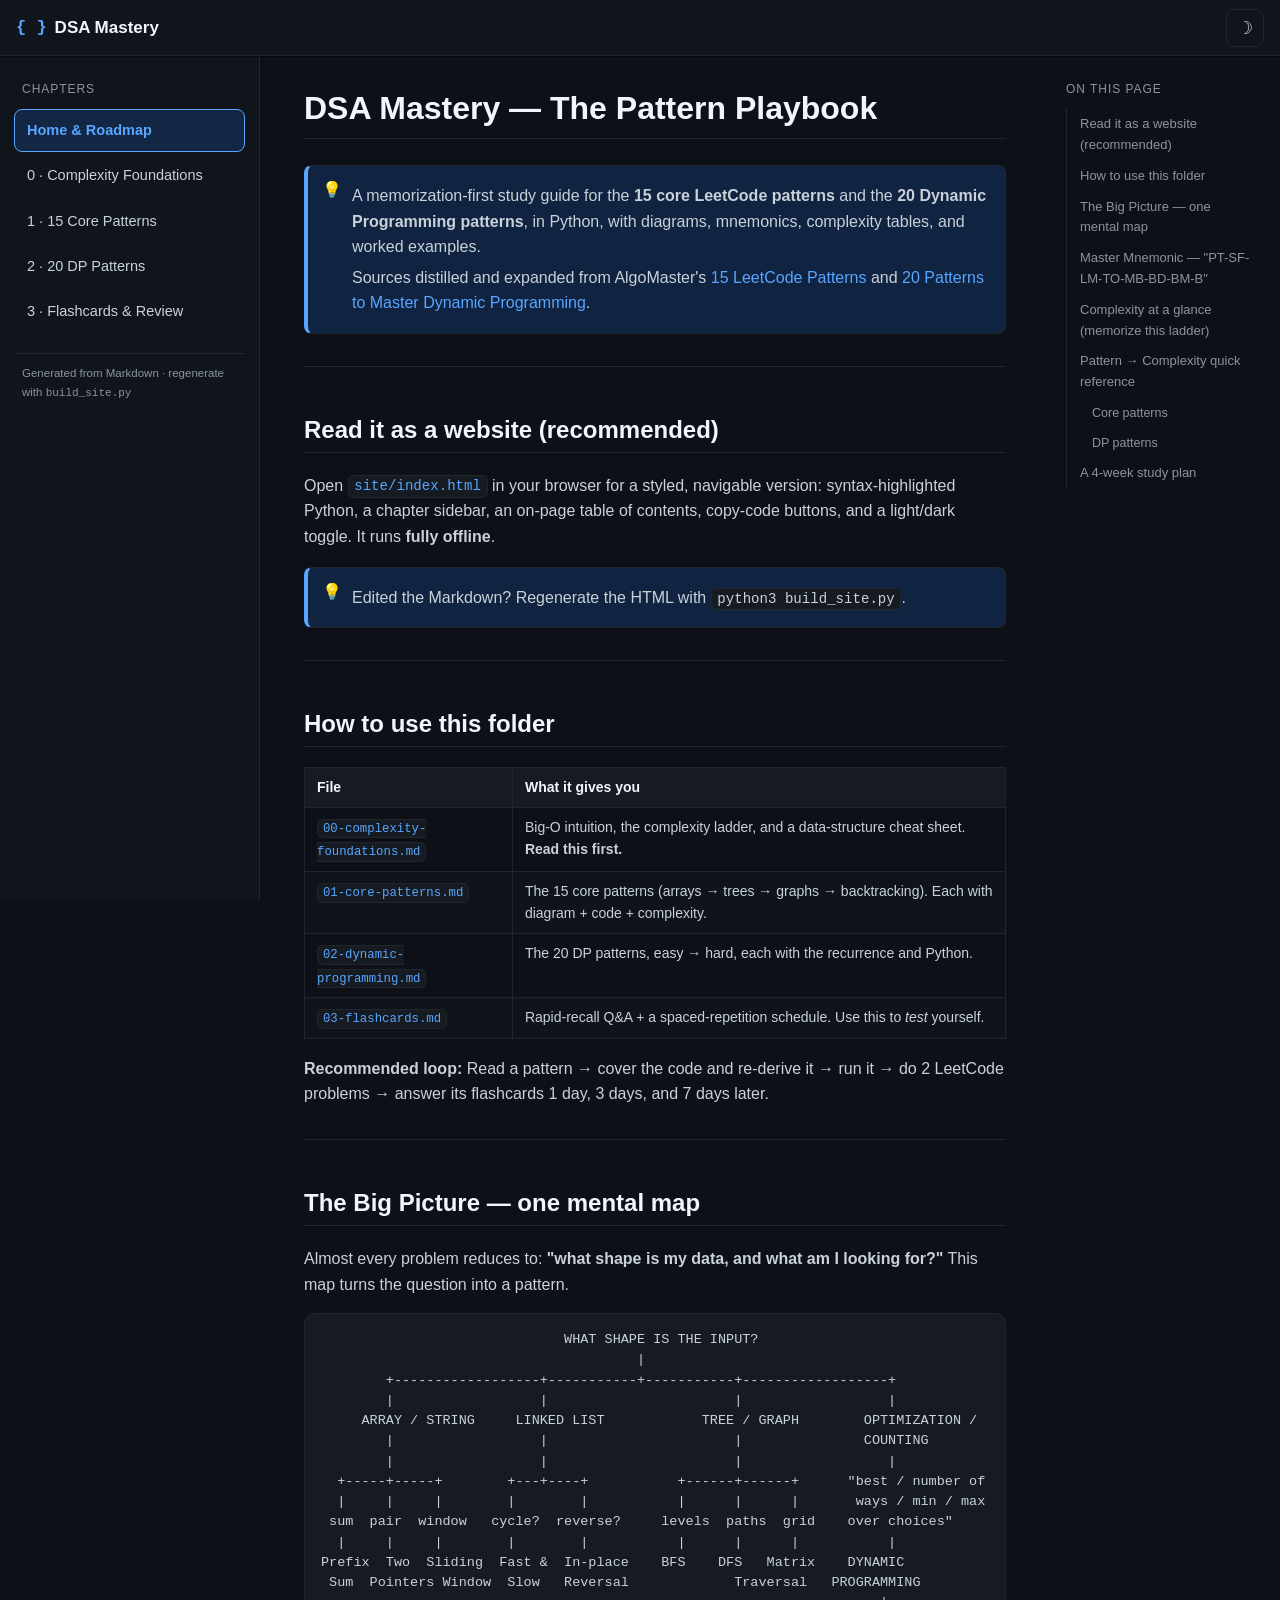
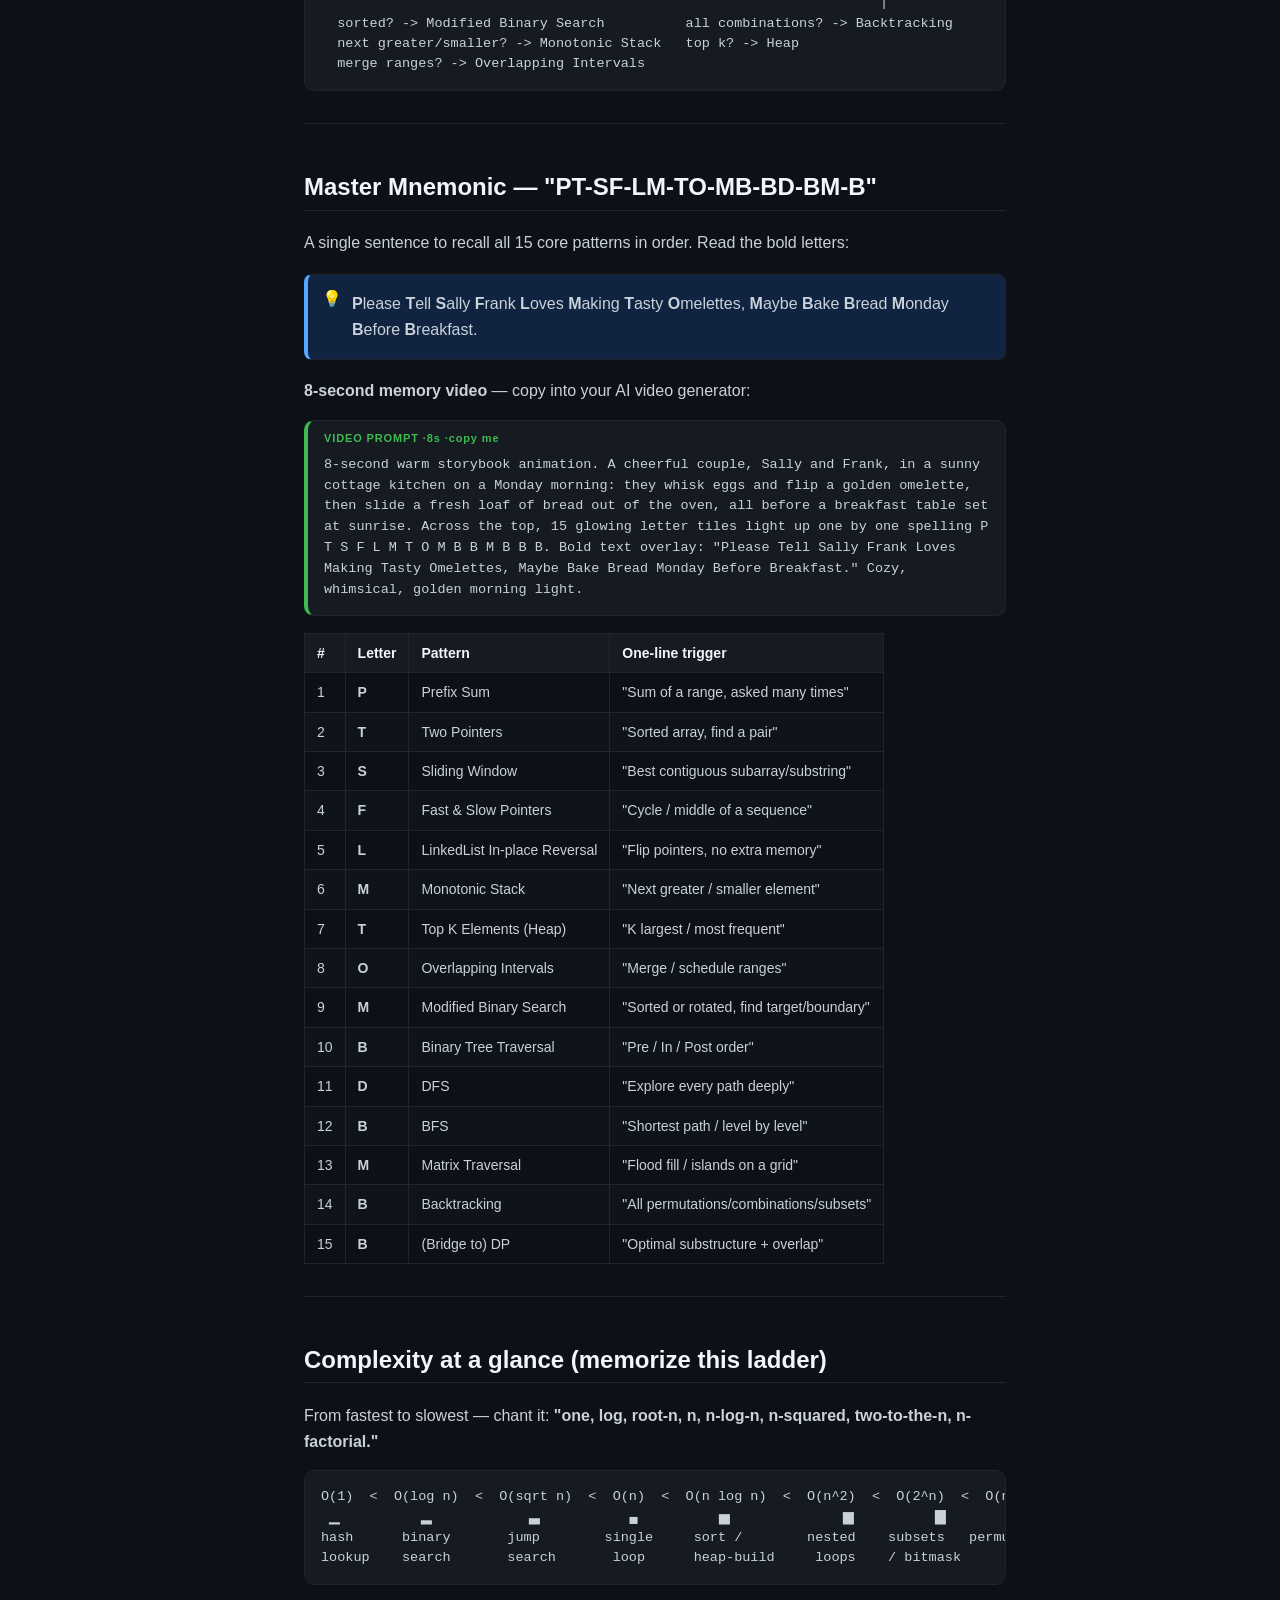
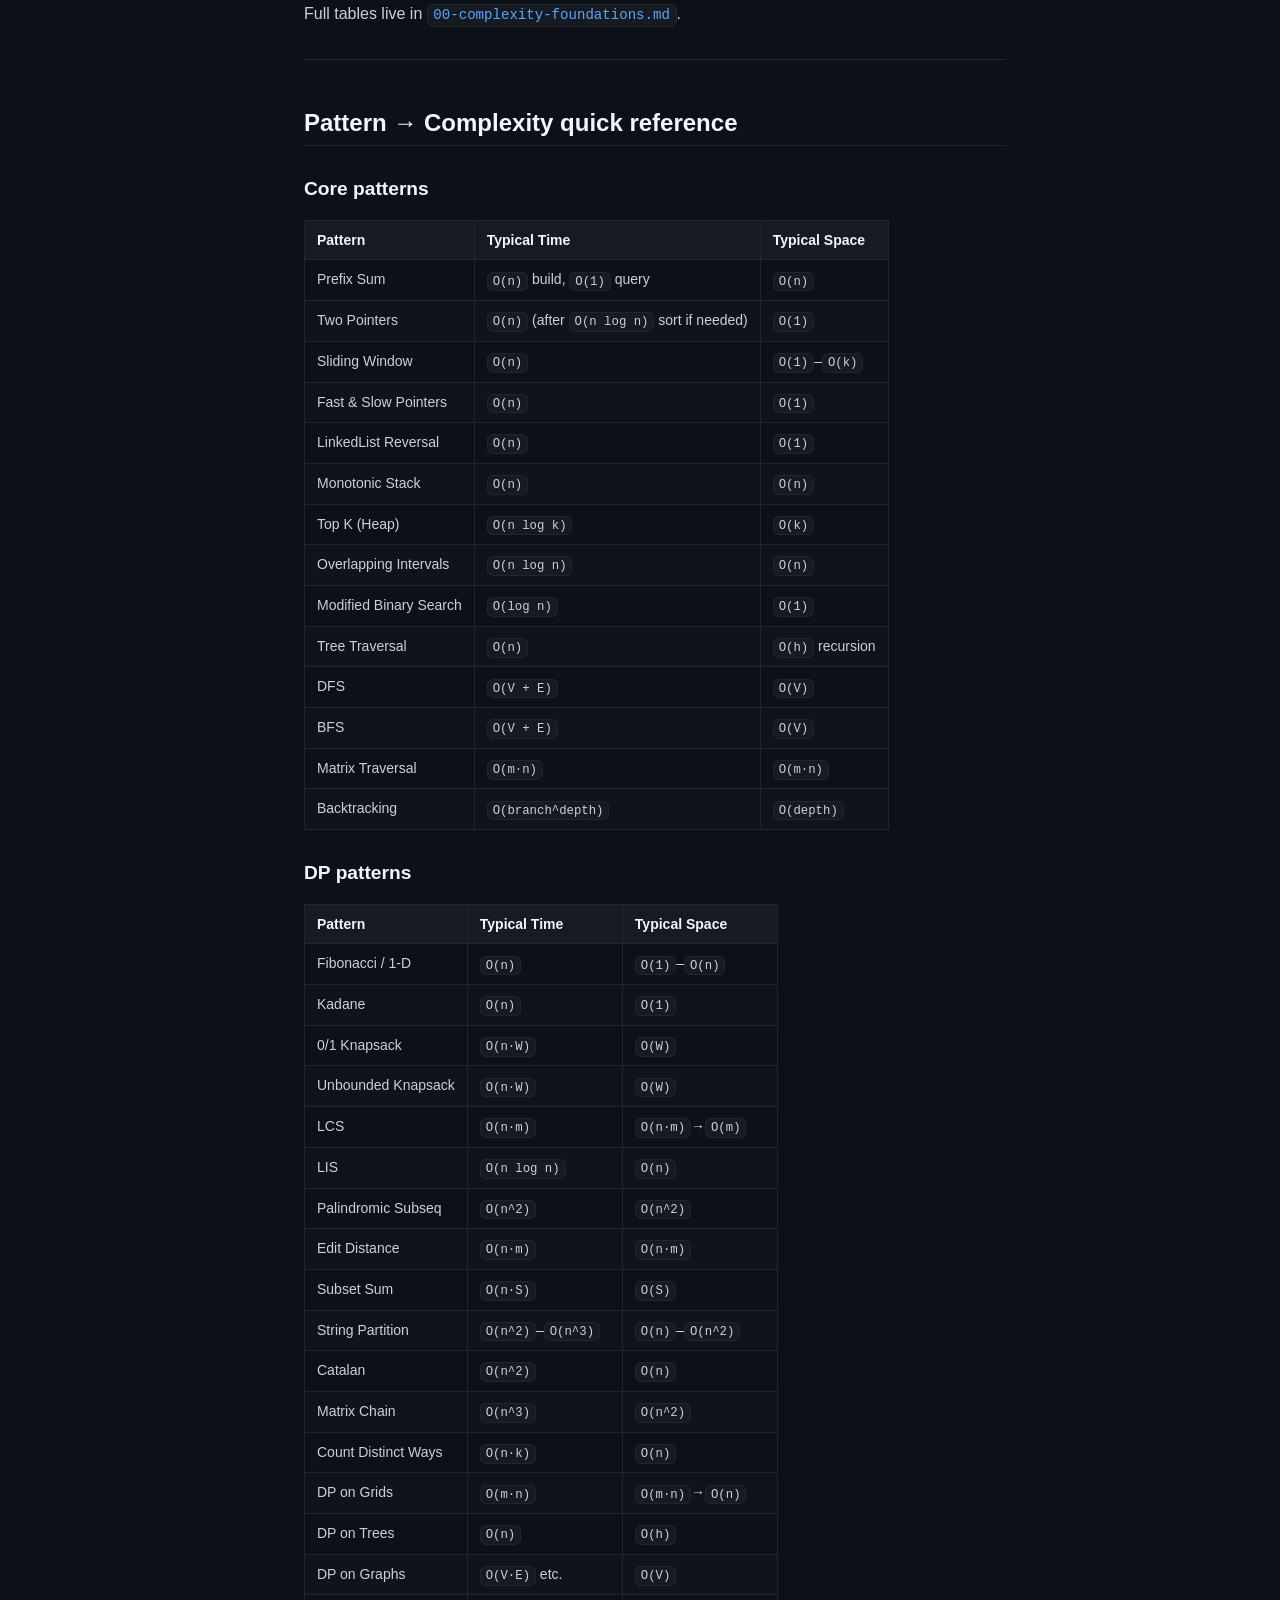
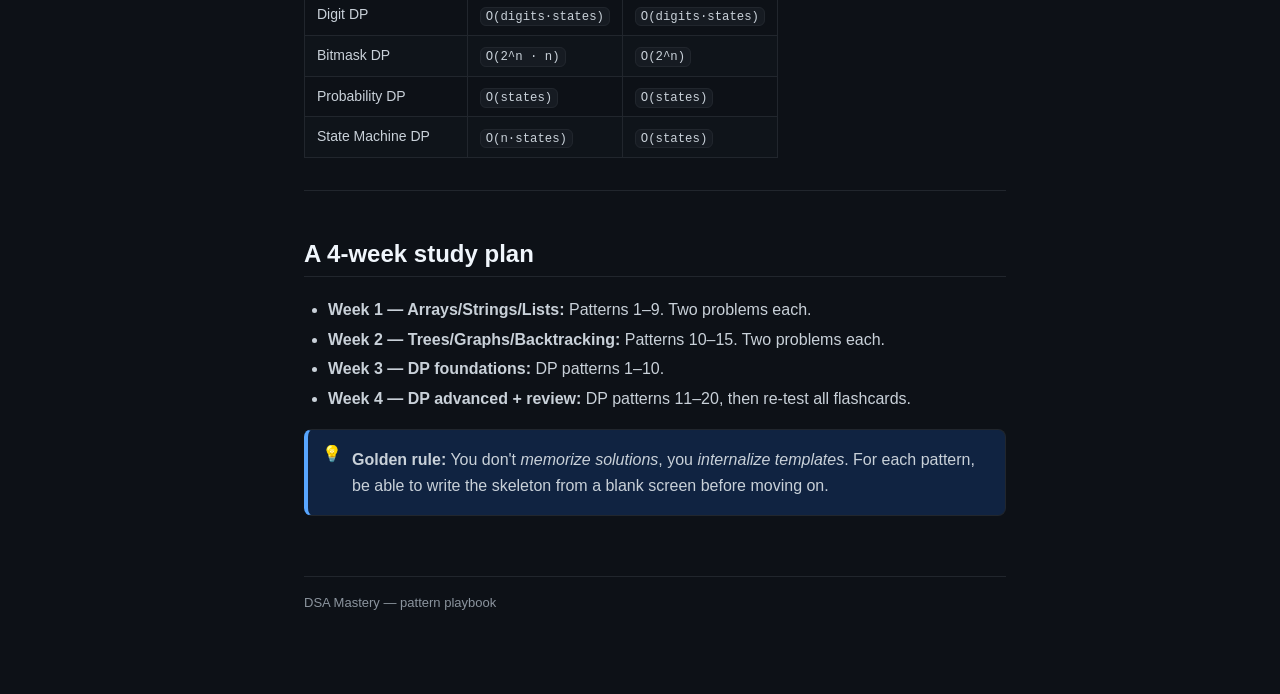
==== site/index.html @ 1688765f "first commit" ====
<!DOCTYPE html>
<html lang="en" data-theme="dark">
<head>
<meta charset="utf-8">
<meta name="viewport" content="width=device-width, initial-scale=1">
<title>Home & Roadmap · DSA Mastery</title>
<link rel="stylesheet" href="vendor/github-dark.min.css" id="hljs-dark">
<link rel="stylesheet" href="vendor/github.min.css" id="hljs-light" disabled>
<link rel="stylesheet" href="assets/app.css">
</head>
<body>
<header class="topbar">
  <button id="menuBtn" class="icon-btn" aria-label="Toggle navigation">&#9776;</button>
  <a class="brand" href="index.html"><span class="brand-mark">{ }</span> DSA Mastery</a>
  <div class="spacer"></div>
  <button id="themeBtn" class="icon-btn" aria-label="Toggle theme" title="Toggle light / dark">&#9789;</button>
</header>

<div class="layout">
  <nav id="sidebar" class="sidebar">
    <div class="sidebar-section">Chapters</div>
    <ul id="navList" class="nav-list"></ul>
    <div class="sidebar-foot">Generated from Markdown · regenerate with <code>build_site.py</code></div>
  </nav>

  <main class="content">
    <article id="article" class="markdown-body"></article>
    <footer class="page-foot">
      <span>DSA Mastery — pattern playbook</span>
    </footer>
  </main>

  <aside id="toc" class="toc">
    <div class="toc-title">On this page</div>
    <ul id="tocList" class="toc-list"></ul>
  </aside>
</div>

<button id="topBtn" class="top-btn" title="Back to top">&#8593;</button>

<script type="text/markdown" id="md-content">[base64]/[base64]/[base64]/[base64]</script>
<script>window.__NAV__ = [{"href":"index.html","title":"Home & Roadmap"},{"href":"00-complexity-foundations.html","title":"0 · Complexity Foundations"},{"href":"01-core-patterns.html","title":"1 · 15 Core Patterns"},{"href":"02-dynamic-programming.html","title":"2 · 20 DP Patterns"},{"href":"03-flashcards.html","title":"3 · Flashcards & Review"}];</script>
<script src="vendor/marked.min.js"></script>
<script src="vendor/highlight.min.js"></script>
<script src="assets/app.js"></script>
</body>
</html>
---- site/vendor/github-dark.min.css ----
pre code.hljs{display:block;overflow-x:auto;padding:1em}code.hljs{padding:3px 5px}/*!
  Theme: GitHub Dark
  Description: Dark theme as seen on github.com
  Author: github.com
  Maintainer: @Hirse
  Updated: 2021-05-15

  Outdated base version: https://github.com/primer/github-syntax-dark
  Current colors taken from GitHub's CSS
*/.hljs{color:#c9d1d9;background:#0d1117}.hljs-doctag,.hljs-keyword,.hljs-meta .hljs-keyword,.hljs-template-tag,.hljs-template-variable,.hljs-type,.hljs-variable.language_{color:#ff7b72}.hljs-title,.hljs-title.class_,.hljs-title.class_.inherited__,.hljs-title.function_{color:#d2a8ff}.hljs-attr,.hljs-attribute,.hljs-literal,.hljs-meta,.hljs-number,.hljs-operator,.hljs-selector-attr,.hljs-selector-class,.hljs-selector-id,.hljs-variable{color:#79c0ff}.hljs-meta .hljs-string,.hljs-regexp,.hljs-string{color:#a5d6ff}.hljs-built_in,.hljs-symbol{color:#ffa657}.hljs-code,.hljs-comment,.hljs-formula{color:#8b949e}.hljs-name,.hljs-quote,.hljs-selector-pseudo,.hljs-selector-tag{color:#7ee787}.hljs-subst{color:#c9d1d9}.hljs-section{color:#1f6feb;font-weight:700}.hljs-bullet{color:#f2cc60}.hljs-emphasis{color:#c9d1d9;font-style:italic}.hljs-strong{color:#c9d1d9;font-weight:700}.hljs-addition{color:#aff5b4;background-color:#033a16}.hljs-deletion{color:#ffdcd7;background-color:#67060c}
---- site/vendor/github.min.css ----
pre code.hljs{display:block;overflow-x:auto;padding:1em}code.hljs{padding:3px 5px}/*!
  Theme: GitHub
  Description: Light theme as seen on github.com
  Author: github.com
  Maintainer: @Hirse
  Updated: 2021-05-15

  Outdated base version: https://github.com/primer/github-syntax-light
  Current colors taken from GitHub's CSS
*/.hljs{color:#24292e;background:#fff}.hljs-doctag,.hljs-keyword,.hljs-meta .hljs-keyword,.hljs-template-tag,.hljs-template-variable,.hljs-type,.hljs-variable.language_{color:#d73a49}.hljs-title,.hljs-title.class_,.hljs-title.class_.inherited__,.hljs-title.function_{color:#6f42c1}.hljs-attr,.hljs-attribute,.hljs-literal,.hljs-meta,.hljs-number,.hljs-operator,.hljs-selector-attr,.hljs-selector-class,.hljs-selector-id,.hljs-variable{color:#005cc5}.hljs-meta .hljs-string,.hljs-regexp,.hljs-string{color:#032f62}.hljs-built_in,.hljs-symbol{color:#e36209}.hljs-code,.hljs-comment,.hljs-formula{color:#6a737d}.hljs-name,.hljs-quote,.hljs-selector-pseudo,.hljs-selector-tag{color:#22863a}.hljs-subst{color:#24292e}.hljs-section{color:#005cc5;font-weight:700}.hljs-bullet{color:#735c0f}.hljs-emphasis{color:#24292e;font-style:italic}.hljs-strong{color:#24292e;font-weight:700}.hljs-addition{color:#22863a;background-color:#f0fff4}.hljs-deletion{color:#b31d28;background-color:#ffeef0}
---- site/assets/app.css ----
:root{
  --bg:#0d1117; --bg-soft:#161b22; --bg-code:#161b22; --panel:#10151c;
  --text:#c9d1d9; --text-dim:#8b949e; --heading:#f0f6fc;
  --border:#21262d; --accent:#58a6ff; --accent-soft:#1f6feb33;
  --quote-bar:#3fb950; --table-stripe:#0f141a; --shadow:rgba(0,0,0,.4);
}
html[data-theme="light"]{
  --bg:#ffffff; --bg-soft:#f6f8fa; --bg-code:#f6f8fa; --panel:#ffffff;
  --text:#1f2328; --text-dim:#656d76; --heading:#1f2328;
  --border:#d0d7de; --accent:#0969da; --accent-soft:#0969da1a;
  --quote-bar:#1a7f37; --table-stripe:#f6f8fa; --shadow:rgba(140,149,159,.2);
}
*{box-sizing:border-box}
html{scroll-behavior:smooth}
body{
  margin:0; background:var(--bg); color:var(--text);
  font-family:-apple-system,BlinkMacSystemFont,"Segoe UI",Helvetica,Arial,sans-serif;
  font-size:16px; line-height:1.6;
}
code,pre,kbd{font-family:"SFMono-Regular",Consolas,"Liberation Mono",Menlo,monospace}

/* Top bar */
.topbar{
  position:sticky; top:0; z-index:50; display:flex; align-items:center; gap:12px;
  height:56px; padding:0 16px; background:var(--panel);
  border-bottom:1px solid var(--border); box-shadow:0 1px 0 var(--shadow);
}
.brand{display:flex; align-items:center; gap:8px; font-weight:700; color:var(--heading); text-decoration:none; font-size:17px}
.brand-mark{color:var(--accent); font-family:monospace; font-weight:800}
.spacer{flex:1}
.icon-btn{
  background:transparent; border:1px solid var(--border); color:var(--text);
  width:38px; height:38px; border-radius:8px; cursor:pointer; font-size:18px; line-height:1;
}
.icon-btn:hover{background:var(--bg-soft); border-color:var(--accent)}
#menuBtn{display:none}

/* Layout */
.layout{display:grid; grid-template-columns:260px minmax(0,1fr) 230px; gap:0; align-items:start}
.sidebar{
  position:sticky; top:56px; align-self:start; height:calc(100vh - 56px);
  overflow-y:auto; padding:20px 14px; border-right:1px solid var(--border); background:var(--panel);
}
.sidebar-section{font-size:12px; text-transform:uppercase; letter-spacing:.08em; color:var(--text-dim); margin:4px 8px 10px}
.nav-list{list-style:none; margin:0; padding:0}
.nav-list li{margin:2px 0}
.nav-list a{
  display:block; padding:9px 12px; border-radius:8px; color:var(--text);
  text-decoration:none; font-size:14.5px; border:1px solid transparent;
}
.nav-list a:hover{background:var(--bg-soft)}
.nav-list a.active{background:var(--accent-soft); color:var(--accent); border-color:var(--accent); font-weight:600}
.sidebar-foot{margin-top:20px; padding:10px 8px; font-size:11.5px; color:var(--text-dim); border-top:1px solid var(--border)}
.sidebar-foot code{font-size:11px}

.content{padding:32px 44px 80px; min-width:0}
.toc{
  position:sticky; top:56px; align-self:start; height:calc(100vh - 56px); overflow-y:auto;
  padding:24px 16px; font-size:13px;
}
.toc-title{font-size:12px; text-transform:uppercase; letter-spacing:.08em; color:var(--text-dim); margin-bottom:10px}
.toc-list{list-style:none; margin:0; padding:0; border-left:1px solid var(--border)}
.toc-list a{display:block; padding:5px 12px; color:var(--text-dim); text-decoration:none; border-left:2px solid transparent; margin-left:-1px}
.toc-list a:hover{color:var(--text)}
.toc-list a.active{color:var(--accent); border-left-color:var(--accent); font-weight:600}
.toc-list a.lvl3{padding-left:24px; font-size:12.5px}

/* Markdown body */
.markdown-body{max-width:860px}
.markdown-body h1,.markdown-body h2,.markdown-body h3,.markdown-body h4{
  color:var(--heading); line-height:1.25; scroll-margin-top:72px; position:relative;
}
.markdown-body h1{font-size:2em; padding-bottom:.3em; border-bottom:1px solid var(--border); margin-top:0}
.markdown-body h2{font-size:1.5em; padding-bottom:.3em; border-bottom:1px solid var(--border); margin-top:2em}
.markdown-body h3{font-size:1.2em; margin-top:1.6em}
.markdown-body h4{font-size:1.02em; margin-top:1.3em}
.markdown-body p,.markdown-body li{color:var(--text)}
.markdown-body a{color:var(--accent); text-decoration:none}
.markdown-body a:hover{text-decoration:underline}
.markdown-body .anchor{
  opacity:0; margin-left:8px; color:var(--text-dim); font-weight:400; text-decoration:none; font-size:.8em;
}
.markdown-body h1:hover .anchor,.markdown-body h2:hover .anchor,
.markdown-body h3:hover .anchor,.markdown-body h4:hover .anchor{opacity:1}

/* inline code */
.markdown-body :not(pre) > code{
  background:var(--bg-soft); padding:.15em .4em; border-radius:6px; font-size:.88em;
  border:1px solid var(--border);
}
/* code blocks */
.markdown-body pre{
  position:relative; background:var(--bg-code); border:1px solid var(--border);
  border-radius:10px; padding:16px 16px; overflow:auto; font-size:13.5px; line-height:1.5;
  -webkit-overflow-scrolling:touch; overscroll-behavior-x:contain;
}
.markdown-body pre code{background:transparent; border:0; padding:0; font-size:inherit}
.copy-btn{
  position:absolute; top:8px; right:8px; padding:4px 9px; font-size:11px; border-radius:6px;
  background:var(--panel); color:var(--text-dim); border:1px solid var(--border); cursor:pointer; opacity:0; transition:opacity .15s;
}
.markdown-body pre:hover .copy-btn{opacity:1}
.copy-btn:hover{color:var(--accent); border-color:var(--accent)}
.copy-btn.copied{color:var(--quote-bar); border-color:var(--quote-bar)}

/* video prompt block: readable, wrapped, copyable callout */
.markdown-body pre.prompt-block{
  white-space:normal; background:var(--bg-soft); border:1px solid var(--border);
  border-left:4px solid var(--quote-bar); padding:34px 16px 14px;
}
.markdown-body pre.prompt-block code{
  white-space:pre-wrap; word-break:break-word; display:block; color:var(--text); line-height:1.55;
}
.markdown-body pre.prompt-block::before{
  content:"VIDEO PROMPT \00B7 8s \00B7 copy me"; position:absolute; top:9px; left:16px;
  font-size:11px; letter-spacing:.08em; font-weight:700; color:var(--quote-bar);
  font-family:-apple-system,BlinkMacSystemFont,"Segoe UI",Helvetica,Arial,sans-serif;
}

/* blockquote = mnemonic callout */
.markdown-body blockquote{
  margin:1.1em 0; padding:12px 16px 12px 44px; position:relative;
  background:var(--accent-soft); border:1px solid var(--border);
  border-left:4px solid var(--accent); border-radius:8px; color:var(--text);
}
.markdown-body blockquote::before{
  content:"\1F4A1"; position:absolute; left:14px; top:11px; font-size:16px;
}
.markdown-body blockquote p{margin:.3em 0}

/* tables */
.markdown-body table{border-collapse:collapse; width:100%; margin:1.2em 0; display:block; overflow-x:auto; font-size:14px; -webkit-overflow-scrolling:touch; overscroll-behavior-x:contain}
.markdown-body th,.markdown-body td{border:1px solid var(--border); padding:8px 12px; text-align:left; vertical-align:top}
.markdown-body th{background:var(--bg-soft); color:var(--heading); font-weight:600}
.markdown-body tbody tr:nth-child(even){background:var(--table-stripe)}

.markdown-body hr{border:0; border-top:1px solid var(--border); margin:2em 0}
.markdown-body ul,.markdown-body ol{padding-left:1.5em}
.markdown-body li{margin:.25em 0}

.page-foot{margin-top:60px; padding-top:16px; border-top:1px solid var(--border); color:var(--text-dim); font-size:13px}

.top-btn{
  position:fixed; right:22px; bottom:22px; width:42px; height:42px; border-radius:50%;
  background:var(--accent); color:#fff; border:0; font-size:18px; cursor:pointer; display:none;
  box-shadow:0 4px 14px var(--shadow); z-index:40;
}
.top-btn.show{display:block}

/* responsive */
@media (max-width:1100px){
  .layout{grid-template-columns:240px minmax(0,1fr)}
  .toc{display:none}
}
@media (max-width:820px){
  .layout{grid-template-columns:1fr}
  #menuBtn{display:inline-flex; align-items:center; justify-content:center}
  .icon-btn{width:44px; height:44px}     /* comfortable tap target */
  .sidebar{
    position:fixed; top:56px; left:0; bottom:0; width:280px; z-index:45;
    transform:translateX(-100%); transition:transform .2s ease; box-shadow:2px 0 16px var(--shadow);
  }
  .sidebar.open{transform:translateX(0)}
  .content{padding:24px 16px 70px}
  /* dense ASCII diagrams + tables: shrink so more fits before side-scroll */
  .markdown-body pre{font-size:12px; padding:14px 12px}
  .markdown-body table{font-size:13px}
  .markdown-body th,.markdown-body td{padding:6px 9px}
  .markdown-body pre.prompt-block{font-size:14px}   /* keep prompts readable */
}
@media (max-width:480px){
  .content{padding:20px 12px 64px}
  .markdown-body pre{font-size:11px}
  .markdown-body h1{font-size:1.6em}
  .markdown-body h2{font-size:1.3em}
  .brand{font-size:15px}
}
.scrim{position:fixed; inset:56px 0 0 0; background:rgba(0,0,0,.45); z-index:44; display:none}
.scrim.show{display:block}
@media (min-width:821px){.scrim{display:none!important}}
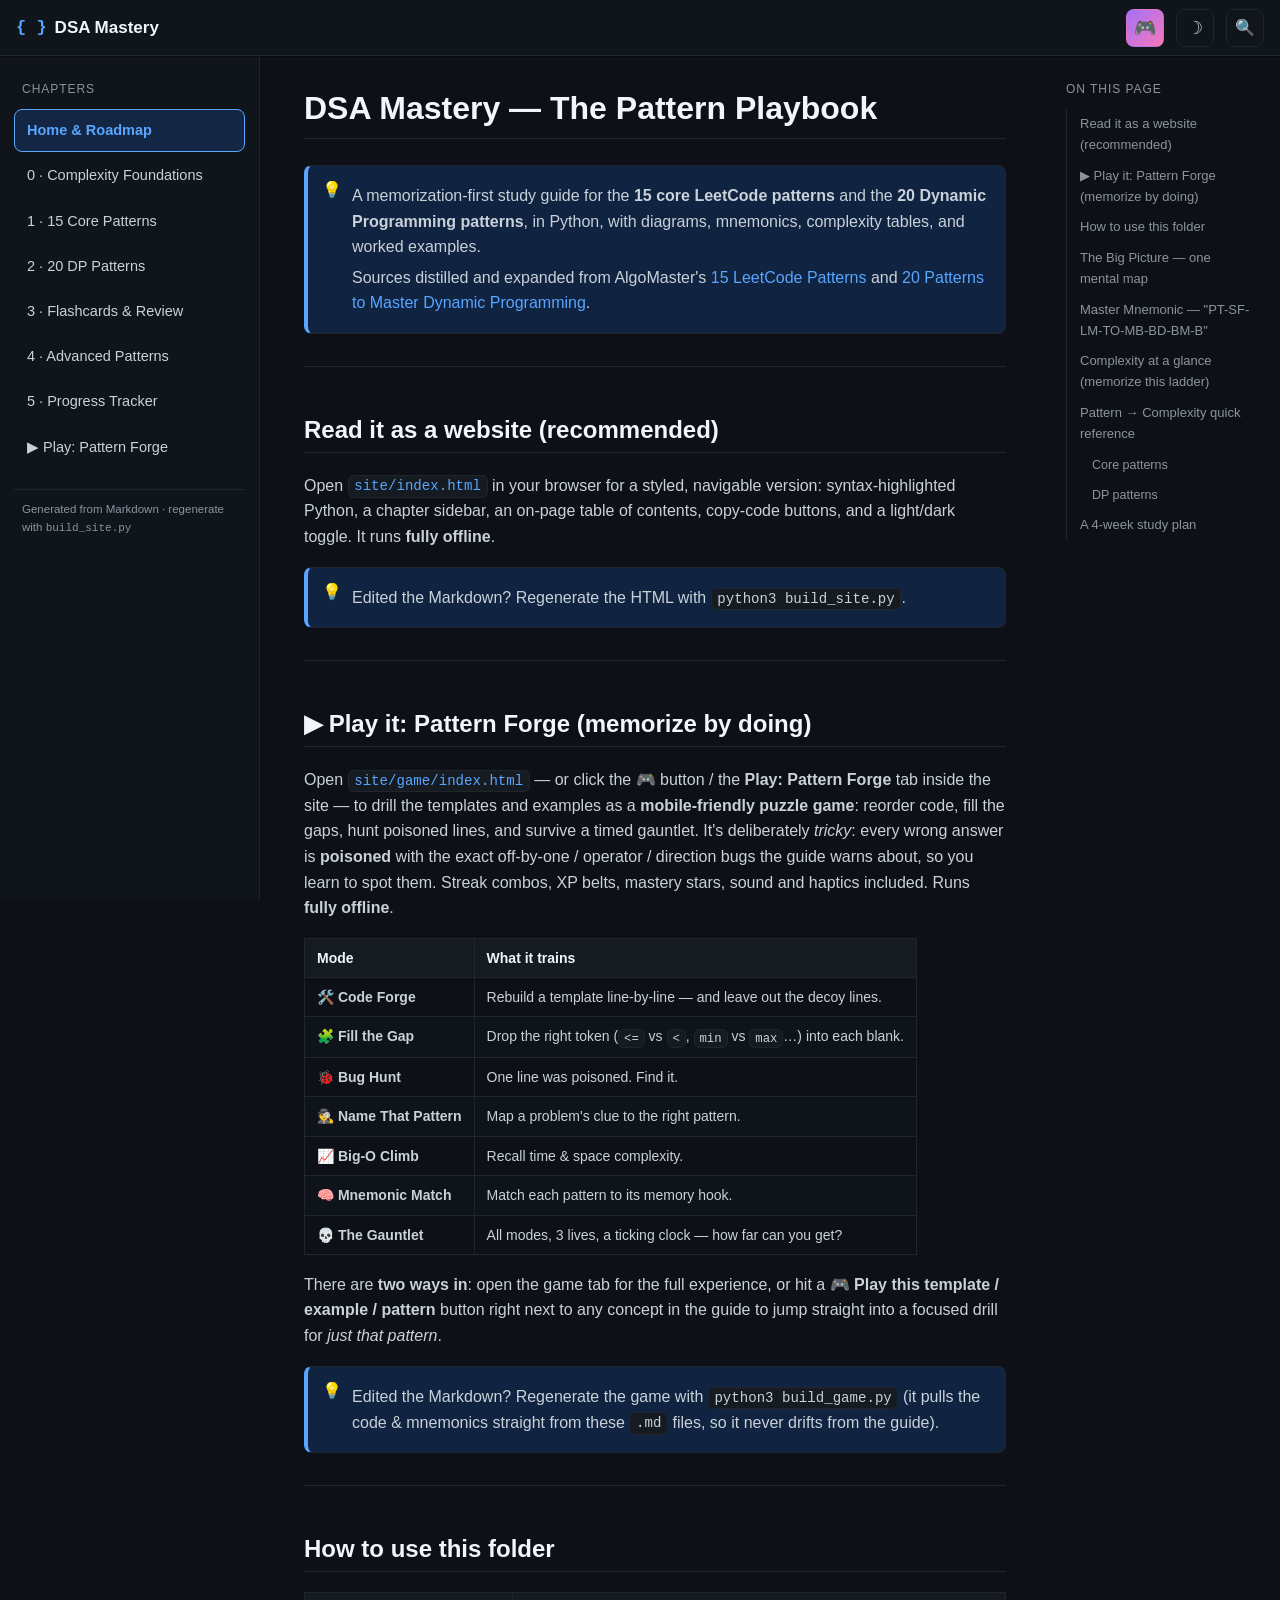
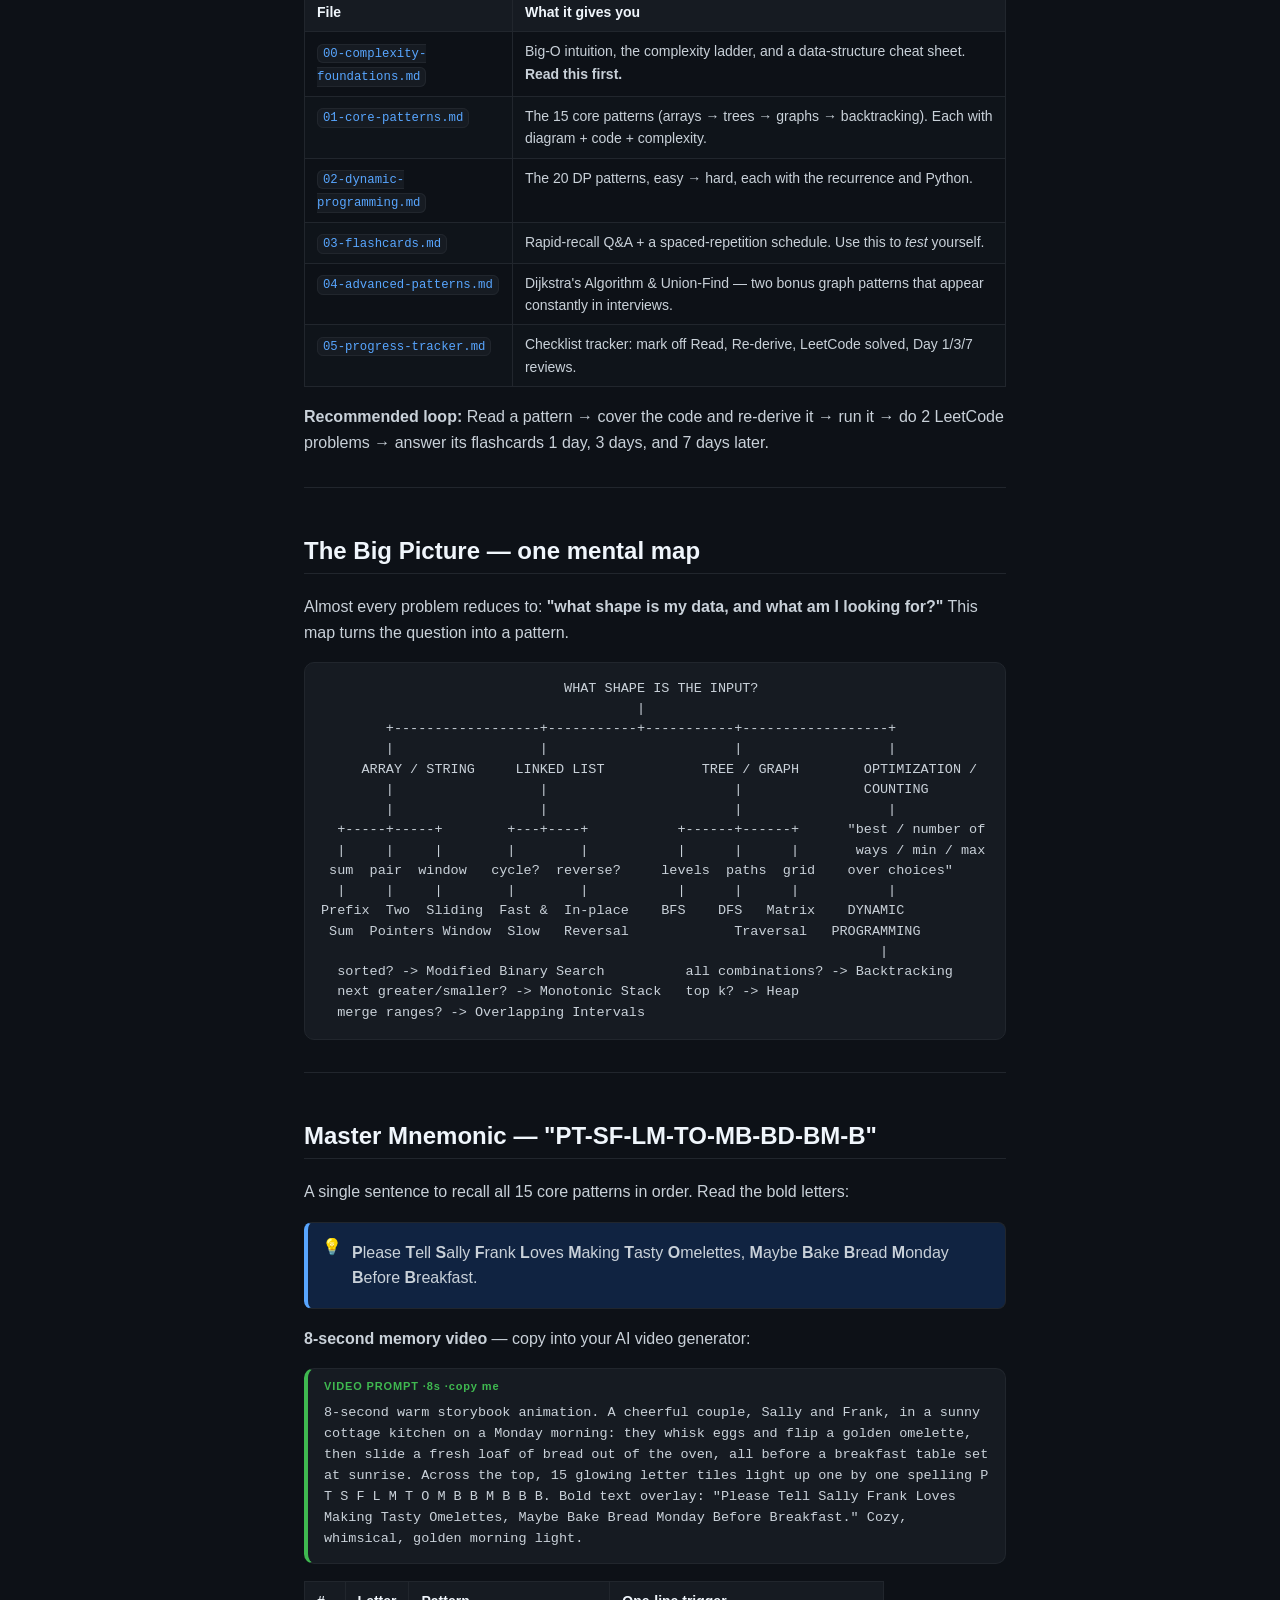
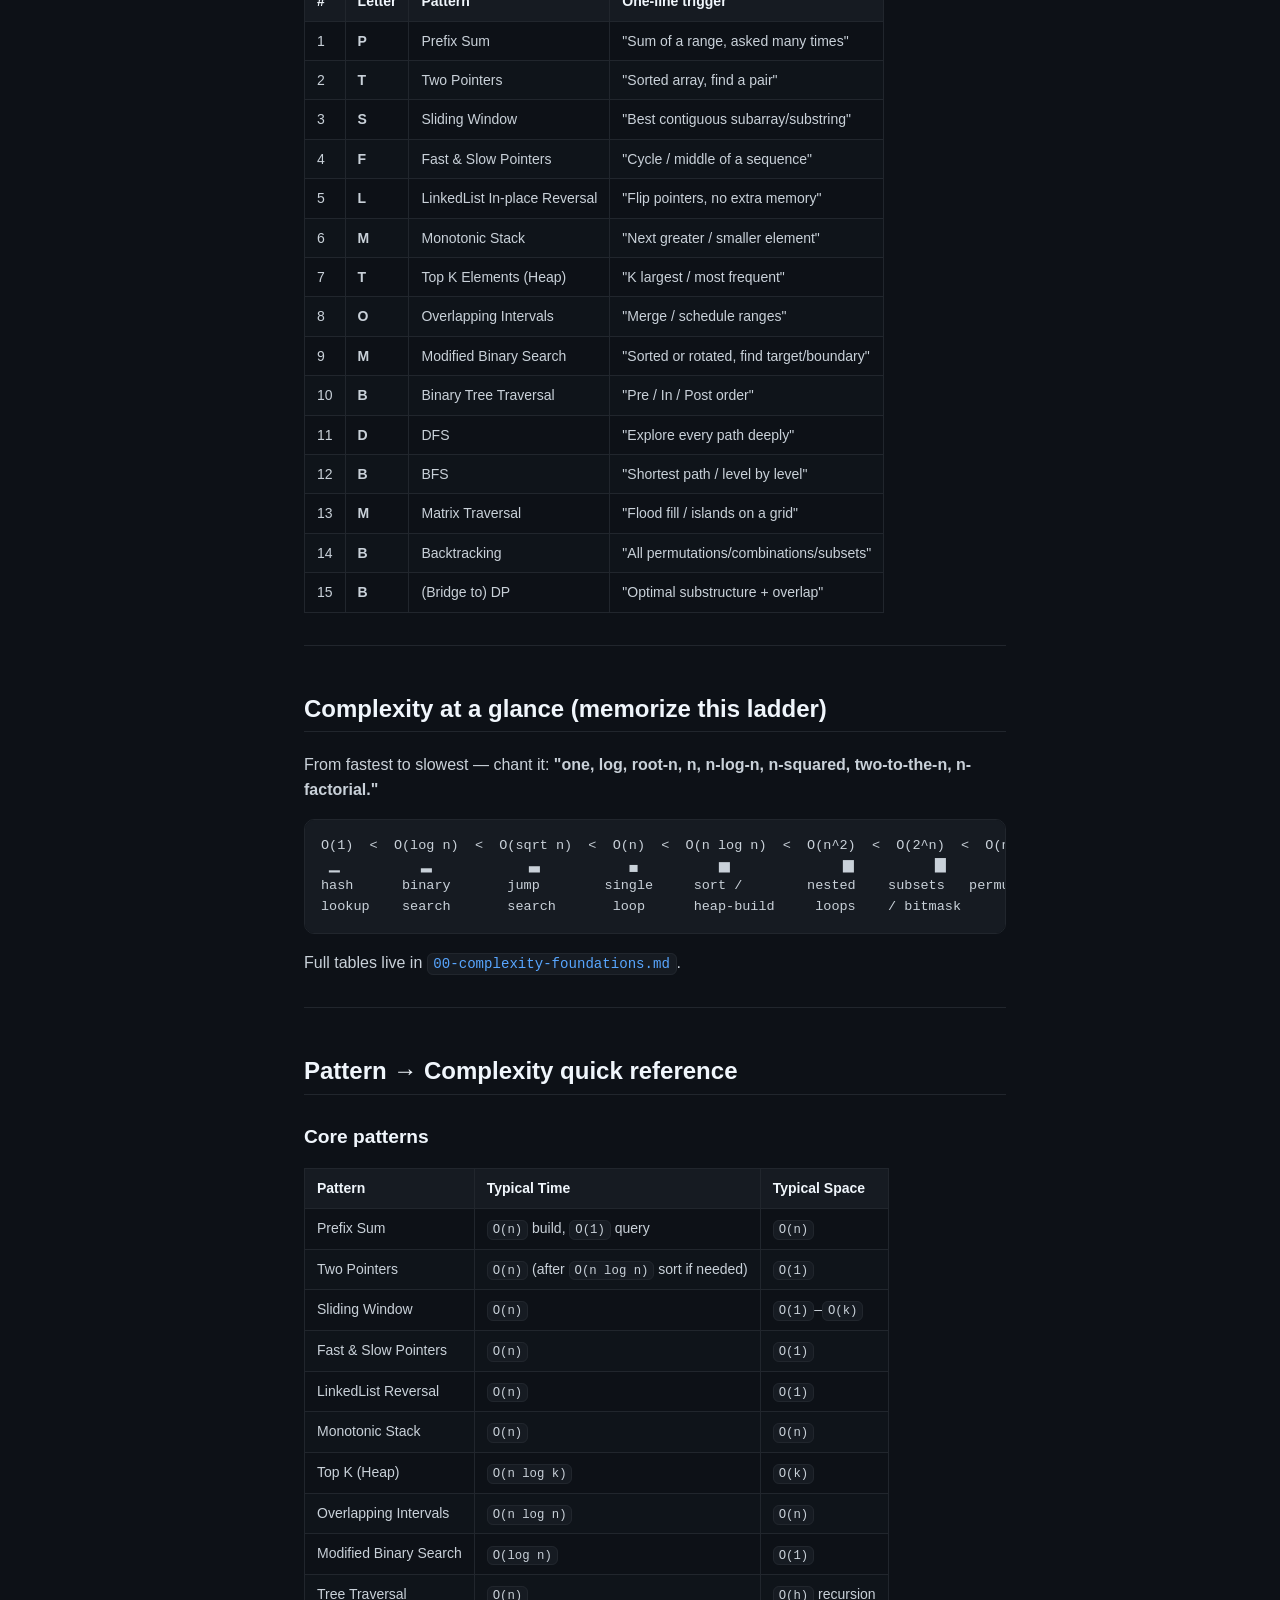
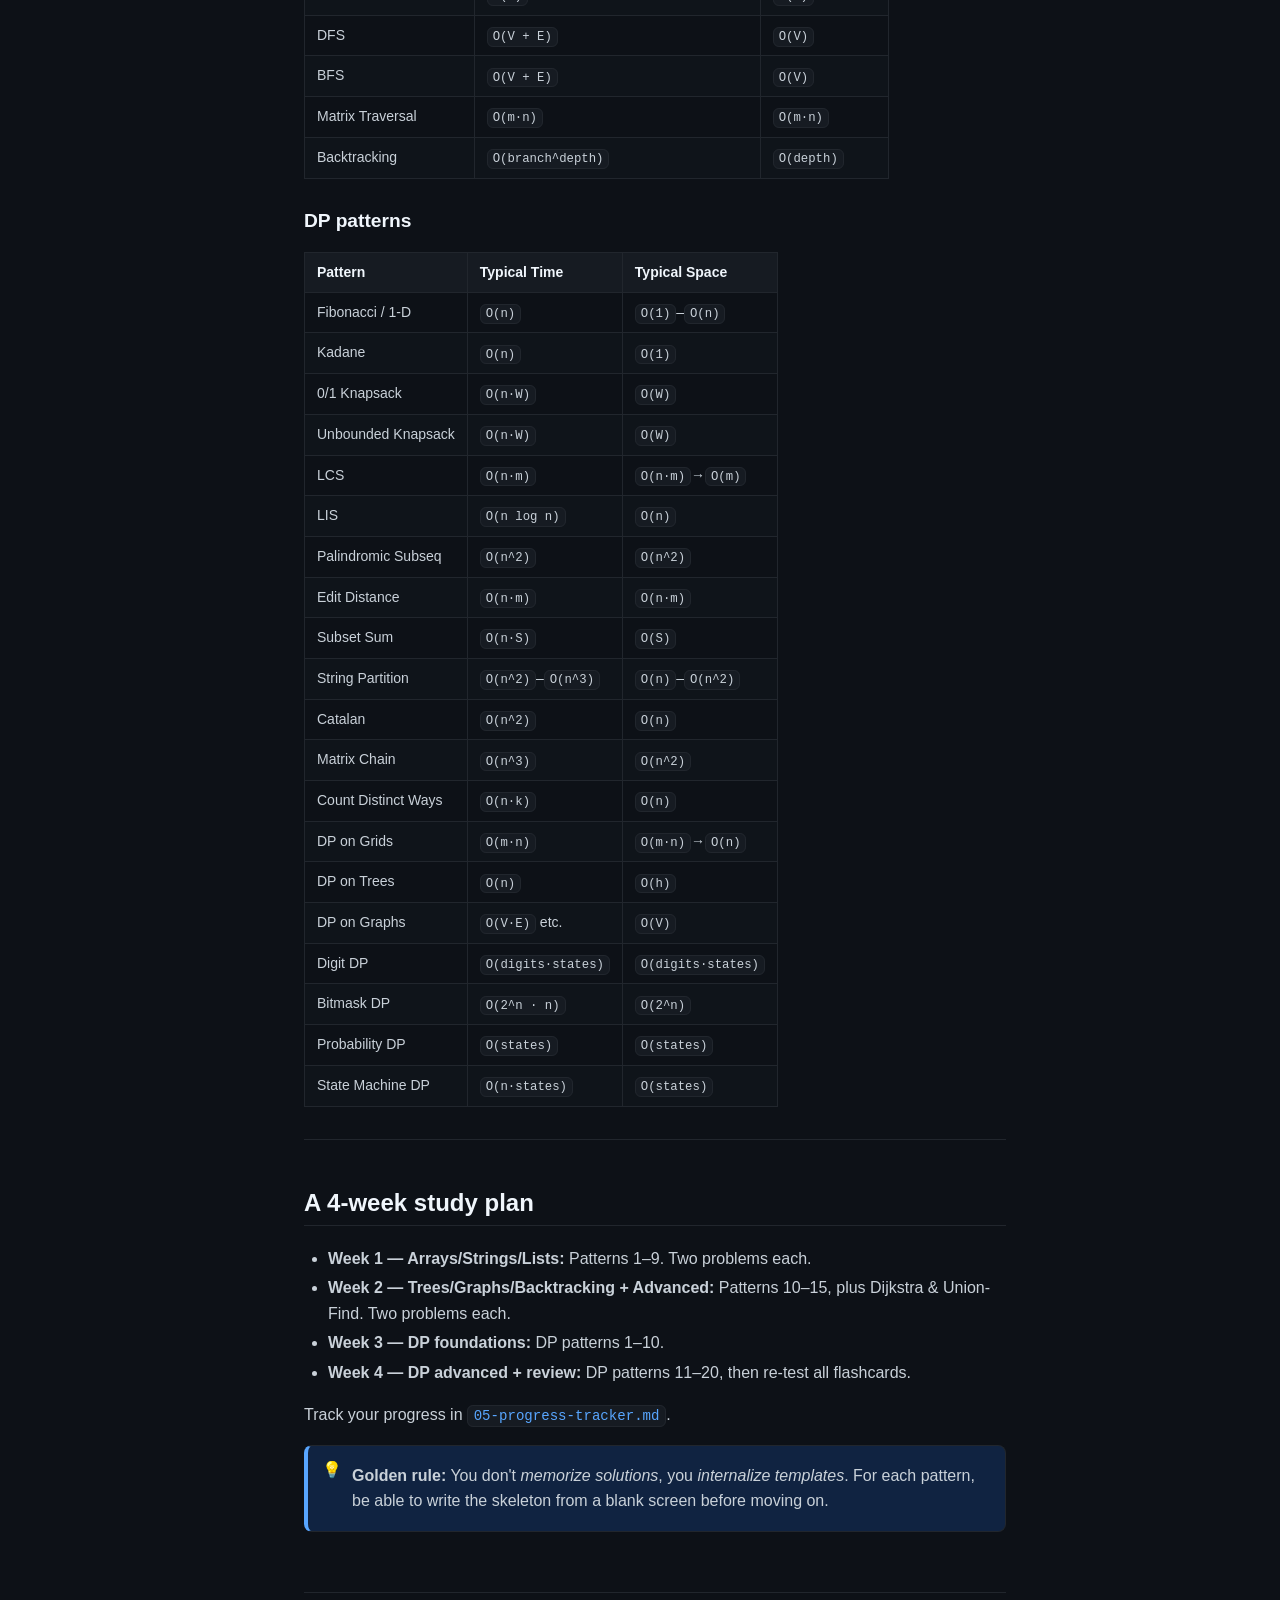
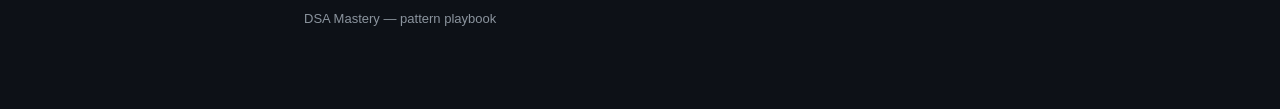
==== commit eccebe56: "feat: add Pattern Forge game to gamify DSA pattern memorization" ====
--- a/site/index.html
+++ b/site/index.html
@@ -13,8 +13,18 @@
   <button id="menuBtn" class="icon-btn" aria-label="Toggle navigation">&#9776;</button>
   <a class="brand" href="index.html"><span class="brand-mark">{ }</span> DSA Mastery</a>
   <div class="spacer"></div>
+  <a id="gameBtn" class="icon-btn game-btn" href="game/index.html" aria-label="Play Pattern Forge" title="Pattern Forge — full game mode">&#127918;</a>
   <button id="themeBtn" class="icon-btn" aria-label="Toggle theme" title="Toggle light / dark">&#9789;</button>
+  <button id="searchBtn" class="icon-btn search-toggle" aria-label="Search" title="Search patterns">&#128269;</button>
 </header>
+
+<div id="searchOverlay" class="search-overlay">
+  <div class="search-bar">
+    <input id="searchInput" type="search" placeholder="Search patterns, topics, keywords…" autocomplete="off">
+    <button id="searchClose" class="icon-btn" aria-label="Close search">&#10005;</button>
+  </div>
+  <ul id="searchResults" class="search-results"></ul>
+</div>
 
 <div class="layout">
   <nav id="sidebar" class="sidebar">
@@ -38,8 +48,10 @@
 
 <button id="topBtn" class="top-btn" title="Back to top">&#8593;</button>
 
-<script type="text/markdown" id="md-content">[base64]/[base64]/[base64]/[base64]</script>
-<script>window.__NAV__ = [{"href":"index.html","title":"Home & Roadmap"},{"href":"00-complexity-foundations.html","title":"0 · Complexity Foundations"},{"href":"01-core-patterns.html","title":"1 · 15 Core Patterns"},{"href":"02-dynamic-programming.html","title":"2 · 20 DP Patterns"},{"href":"03-flashcards.html","title":"3 · Flashcards & Review"}];</script>
+<script type="text/markdown" id="md-content">[base64]/[base64]/[base64]/[base64]/IC0+IE1vZGlmaWVkIEJpbmFyeSBTZWFyY2ggICAgICAgICAgYWxsIGNvbWJpbmF0aW9ucz8gLT4gQmFja3RyYWNraW5nCiAgbmV4dCBncmVhdGVyL3NtYWxsZXI/[base64]</script>
+<script>window.__NAV__ = [{"href":"index.html","title":"Home & Roadmap"},{"href":"00-complexity-foundations.html","title":"0 · Complexity Foundations"},{"href":"01-core-patterns.html","title":"1 · 15 Core Patterns"},{"href":"02-dynamic-programming.html","title":"2 · 20 DP Patterns"},{"href":"03-flashcards.html","title":"3 · Flashcards & Review"},{"href":"04-advanced-patterns.html","title":"4 · Advanced Patterns"},{"href":"05-progress-tracker.html","title":"5 · Progress Tracker"},{"href":"game/index.html","title":"\u25B6 Play: Pattern Forge"}];</script>
+<script>window.__SEARCH_INDEX__ = [[{"text": "DSA Mastery — The Pattern Playbook", "snippet": "> A memorization-first study guide for the **15 core LeetCode patterns** and the", "id": "dsa-mastery--the-pattern-playbook", "page": "index.html", "pageTitle": "Home & Roadmap"}, {"text": "Read it as a website (recommended)", "snippet": "Open [`site/index.html`](./site/index.html) in your browser for a styled, navigable", "id": "read-it-as-a-website-recommended", "page": "index.html", "pageTitle": "Home & Roadmap"}, {"text": "▶ Play it: **Pattern Forge** (memorize by doing)", "snippet": "Open [`site/game/index.html`](./site/game/index.html) — or click the 🎮 button / the", "id": "-play-it-pattern-forge-memorize-by-doing", "page": "index.html", "pageTitle": "Home & Roadmap"}, {"text": "How to use this folder", "snippet": "", "id": "how-to-use-this-folder", "page": "index.html", "pageTitle": "Home & Roadmap"}, {"text": "The Big Picture — one mental map", "snippet": "Almost every problem reduces to: **\"what shape is my data, and what am I looking for?\"**", "id": "the-big-picture--one-mental-map", "page": "index.html", "pageTitle": "Home & Roadmap"}, {"text": "Master Mnemonic — \"**PT-SF-LM-TO-MB-BD-BM-B**\"", "snippet": "A single sentence to recall all 15 core patterns in order. Read the bold letters:", "id": "master-mnemonic--pt-sf-lm-to-mb-bd-bm-b", "page": "index.html", "pageTitle": "Home & Roadmap"}, {"text": "Complexity at a glance (memorize this ladder)", "snippet": "From fastest to slowest — chant it: **\"one, log, root-n, n, n-log-n, n-squared, two-to-the-n, n-factorial.\"**", "id": "complexity-at-a-glance-memorize-this-ladder", "page": "index.html", "pageTitle": "Home & Roadmap"}, {"text": "Pattern → Complexity quick reference", "snippet": "", "id": "pattern--complexity-quick-reference", "page": "index.html", "pageTitle": "Home & Roadmap"}, {"text": "Core patterns", "snippet": "", "id": "core-patterns", "page": "index.html", "pageTitle": "Home & Roadmap"}, {"text": "DP patterns", "snippet": "", "id": "dp-patterns", "page": "index.html", "pageTitle": "Home & Roadmap"}, {"text": "A 4-week study plan", "snippet": "- **Week 1 — Arrays/Strings/Lists:** Patterns 1–9. Two problems each.", "id": "a-4-week-study-plan", "page": "index.html", "pageTitle": "Home & Roadmap"}, {"text": "00 — Complexity Foundations & Data-Structure Cheat Sheet", "snippet": "> Before patterns, you need a feel for **cost**. This file gives you the Big-O", "id": "00--complexity-foundations--data-structure-cheat-sheet", "page": "00-complexity-foundations.html", "pageTitle": "0 · Complexity Foundations"}, {"text": "1. What Big-O actually measures", "snippet": "Big-O describes **how the running time (or memory) grows as the input `n` grows** —", "id": "1-what-big-o-actually-measures", "page": "00-complexity-foundations.html", "pageTitle": "0 · Complexity Foundations"}, {"text": "2. How to RECOGNIZE each complexity (pattern-matching cheat)", "snippet": "", "id": "2-how-to-recognize-each-complexity-pattern-matching-cheat", "page": "00-complexity-foundations.html", "pageTitle": "0 · Complexity Foundations"}, {"text": "3. Amortized vs worst case (one gotcha)", "snippet": "- **`list.append`** in Python is *amortized* `O(1)` — occasionally it resizes", "id": "3-amortized-vs-worst-case-one-gotcha", "page": "00-complexity-foundations.html", "pageTitle": "0 · Complexity Foundations"}, {"text": "4. Visualizing growth (relative steps for n = 100)", "snippet": "O(1)        | ▏ 1", "id": "4-visualizing-growth-relative-steps-for-n--100", "page": "00-complexity-foundations.html", "pageTitle": "0 · Complexity Foundations"}, {"text": "5. DATA-STRUCTURE OPERATION COSTS — memorize this", "snippet": "", "id": "5-data-structure-operation-costs--memorize-this", "page": "00-complexity-foundations.html", "pageTitle": "0 · Complexity Foundations"}, {"text": "6. Common algorithm complexities — memorize this", "snippet": "", "id": "6-common-algorithm-complexities--memorize-this", "page": "00-complexity-foundations.html", "pageTitle": "0 · Complexity Foundations"}, {"text": "7. The two Python imports you'll use constantly", "snippet": "import heapq                       # min-heap: heappush, heappop, heapify, nlargest, nsmallest", "id": "7-the-two-python-imports-youll-use-constantly", "page": "00-complexity-foundations.html", "pageTitle": "0 · Complexity Foundations"}, {"text": "Min-heap", "snippet": "h = []", "id": "min-heap", "page": "00-complexity-foundations.html", "pageTitle": "0 · Complexity Foundations"}, {"text": "Max-heap trick: push negatives", "snippet": "heapq.heappush(h, -value)", "id": "max-heap-trick-push-negatives", "page": "00-complexity-foundations.html", "pageTitle": "0 · Complexity Foundations"}, {"text": "Deque (queue/stack)", "snippet": "dq = deque()", "id": "deque-queuestack", "page": "00-complexity-foundations.html", "pageTitle": "0 · Complexity Foundations"}, {"text": "Counter", "snippet": "freq = Counter(\"aabbbc\")     # {'b':3,'a':2,'c':1}", "id": "counter", "page": "00-complexity-foundations.html", "pageTitle": "0 · Complexity Foundations"}, {"text": "01 — The 15 Core Patterns", "snippet": "Ordered for learning: **arrays/strings → linked lists → stacks/heaps/intervals →", "id": "01--the-15-core-patterns", "page": "01-core-patterns.html", "pageTitle": "1 · 15 Core Patterns"}, {"text": "1. Prefix Sum", "snippet": "> **Mnemonic:** *\"Pre-cook the sums, serve ranges instantly.\"*", "id": "1-prefix-sum", "page": "01-core-patterns.html", "pageTitle": "1 · 15 Core Patterns"}, {"text": "Picture", "snippet": "Turn the array into running totals. A range sum becomes one subtraction.", "id": "picture", "page": "01-core-patterns.html", "pageTitle": "1 · 15 Core Patterns"}, {"text": "When to use", "snippet": "- Many **range-sum queries** on a static array.", "id": "when-to-use", "page": "01-core-patterns.html", "pageTitle": "1 · 15 Core Patterns"}, {"text": "Template", "snippet": "def build_prefix(nums):", "id": "template", "page": "01-core-patterns.html", "pageTitle": "1 · 15 Core Patterns"}, {"text": "Worked example — Subarray Sum Equals K (LeetCode 560)", "snippet": "Count subarrays whose sum equals `k`. The trick: a running sum + a hash map of", "id": "worked-example--subarray-sum-equals-k-leetcode-560", "page": "01-core-patterns.html", "pageTitle": "1 · 15 Core Patterns"}, {"text": "subarray_sum([1, 1, 1], 2) -> 2", "snippet": "- Build: **`O(n)` time**, query: **`O(1)`**. Hash-map version: **`O(n)` time, `O(n)` space.**", "id": "subarray_sum1-1-1-2---2", "page": "01-core-patterns.html", "pageTitle": "1 · 15 Core Patterns"}, {"text": "Complexity", "snippet": "- Build: **`O(n)` time**, query: **`O(1)`**. Hash-map version: **`O(n)` time, `O(n)` space.**", "id": "complexity", "page": "01-core-patterns.html", "pageTitle": "1 · 15 Core Patterns"}, {"text": "⚠️ Watch out", "snippet": "- **Empty array:** handle `len(nums) == 0` before building the prefix.", "id": "-watch-out", "page": "01-core-patterns.html", "pageTitle": "1 · 15 Core Patterns"}, {"text": "Practice", "snippet": "- Range Sum Query – Immutable (303), Contiguous Array (525), Subarray Sum Equals K (560).", "id": "practice", "page": "01-core-patterns.html", "pageTitle": "1 · 15 Core Patterns"}, {"text": "2. Two Pointers", "snippet": "> **Mnemonic:** *\"Squeeze from both ends.\"*", "id": "2-two-pointers", "page": "01-core-patterns.html", "pageTitle": "1 · 15 Core Patterns"}, {"text": "Picture", "snippet": "On a **sorted** array, walk `left` up and `right` down based on the comparison.", "id": "picture-1", "page": "01-core-patterns.html", "pageTitle": "1 · 15 Core Patterns"}, {"text": "When to use", "snippet": "- **Sorted** input, find a pair/triplet meeting a condition.", "id": "when-to-use-1", "page": "01-core-patterns.html", "pageTitle": "1 · 15 Core Patterns"}, {"text": "Template", "snippet": "def two_sum_sorted(nums, target):", "id": "template-1", "page": "01-core-patterns.html", "pageTitle": "1 · 15 Core Patterns"}, {"text": "Worked example — 3Sum (LeetCode 15)", "snippet": "Fix one number, two-pointer the rest. Sorting enables both the scan and dedup.", "id": "worked-example--3sum-leetcode-15", "page": "01-core-patterns.html", "pageTitle": "1 · 15 Core Patterns"}, {"text": "three_sum([-1, 0, 1, 2, -1, -4]) -> [[-1, -1, 2], [-1, 0, 1]]", "snippet": "- Pair scan: **`O(n)`** time, **`O(1)`** space (plus `O(n log n)` if you must sort).", "id": "three_sum-1-0-1-2--1--4----1--1-2--1-0-1", "page": "01-core-patterns.html", "pageTitle": "1 · 15 Core Patterns"}, {"text": "Complexity", "snippet": "- Pair scan: **`O(n)`** time, **`O(1)`** space (plus `O(n log n)` if you must sort).", "id": "complexity-1", "page": "01-core-patterns.html", "pageTitle": "1 · 15 Core Patterns"}, {"text": "⚠️ Watch out", "snippet": "- **Input must be sorted** (or you sort first) — two pointers on unsorted data gives wrong answers.", "id": "-watch-out-1", "page": "01-core-patterns.html", "pageTitle": "1 · 15 Core Patterns"}, {"text": "Practice", "snippet": "- Two Sum II (167), 3Sum (15), Container With Most Water (11).", "id": "practice-1", "page": "01-core-patterns.html", "pageTitle": "1 · 15 Core Patterns"}, {"text": "3. Sliding Window", "snippet": "> **Mnemonic:** *\"Grow right, shrink left, keep the best.\"*", "id": "3-sliding-window", "page": "01-core-patterns.html", "pageTitle": "1 · 15 Core Patterns"}, {"text": "Picture", "snippet": "A window `[left, right]` slides across; expand to include, contract to stay valid.", "id": "picture-2", "page": "01-core-patterns.html", "pageTitle": "1 · 15 Core Patterns"}, {"text": "When to use", "snippet": "- **Contiguous** subarray/substring asking for max/min/longest/shortest.", "id": "when-to-use-2", "page": "01-core-patterns.html", "pageTitle": "1 · 15 Core Patterns"}, {"text": "Template — fixed size", "snippet": "def max_sum_subarray(nums, k):", "id": "template--fixed-size", "page": "01-core-patterns.html", "pageTitle": "1 · 15 Core Patterns"}, {"text": "Template — variable size", "snippet": "def longest_unique_substring(s):         # LeetCode 3", "id": "template--variable-size", "page": "01-core-patterns.html", "pageTitle": "1 · 15 Core Patterns"}, {"text": "longest_unique_substring(\"abcabcbb\") -> 3  (\"abc\")", "snippet": "- **`O(n)`** time (each element enters and leaves once), **`O(1)`–`O(k)`** space.", "id": "longest_unique_substringabcabcbb---3--abc", "page": "01-core-patterns.html", "pageTitle": "1 · 15 Core Patterns"}, {"text": "Complexity", "snippet": "- **`O(n)`** time (each element enters and leaves once), **`O(1)`–`O(k)`** space.", "id": "complexity-2", "page": "01-core-patterns.html", "pageTitle": "1 · 15 Core Patterns"}, {"text": "⚠️ Watch out", "snippet": "- **Window size > array length:** for fixed-size windows, check `k <= len(nums)` first.", "id": "-watch-out-2", "page": "01-core-patterns.html", "pageTitle": "1 · 15 Core Patterns"}, {"text": "Practice", "snippet": "- Maximum Average Subarray I (643), Longest Substring Without Repeating (3), Minimum Window Substring (76).", "id": "practice-2", "page": "01-core-patterns.html", "pageTitle": "1 · 15 Core Patterns"}, {"text": "4. Fast & Slow Pointers", "snippet": "> **Mnemonic:** *\"Tortoise and Hare — the hare laps the loop.\"*", "id": "4-fast--slow-pointers", "page": "01-core-patterns.html", "pageTitle": "1 · 15 Core Patterns"}, {"text": "Picture", "snippet": "`slow` moves 1 step, `fast` moves 2. In a cycle, `fast` eventually meets `slow`.", "id": "picture-3", "page": "01-core-patterns.html", "pageTitle": "1 · 15 Core Patterns"}, {"text": "When to use", "snippet": "- Detect a **cycle** in a linked list / functional graph.", "id": "when-to-use-3", "page": "01-core-patterns.html", "pageTitle": "1 · 15 Core Patterns"}, {"text": "Template", "snippet": "class ListNode:", "id": "template-2", "page": "01-core-patterns.html", "pageTitle": "1 · 15 Core Patterns"}, {"text": "Worked example — Find the Duplicate Number (LeetCode 287)", "snippet": "Treat the array as a linked list where `i -> nums[i]`. The duplicate is the cycle entry.", "id": "worked-example--find-the-duplicate-number-leetcode-287", "page": "01-core-patterns.html", "pageTitle": "1 · 15 Core Patterns"}, {"text": "find_duplicate([1, 3, 4, 2, 2]) -> 2", "snippet": "- **`O(n)`** time, **`O(1)`** space.", "id": "find_duplicate1-3-4-2-2---2", "page": "01-core-patterns.html", "pageTitle": "1 · 15 Core Patterns"}, {"text": "Complexity", "snippet": "- **`O(n)`** time, **`O(1)`** space.", "id": "complexity-3", "page": "01-core-patterns.html", "pageTitle": "1 · 15 Core Patterns"}, {"text": "⚠️ Watch out", "snippet": "- **Empty list / single node:** `while fast and fast.next` handles this — if you forget `fast.next`, you'll crash on sin", "id": "-watch-out-3", "page": "01-core-patterns.html", "pageTitle": "1 · 15 Core Patterns"}, {"text": "Practice", "snippet": "- Linked List Cycle (141), Happy Number (202), Find the Duplicate Number (287).", "id": "practice-3", "page": "01-core-patterns.html", "pageTitle": "1 · 15 Core Patterns"}, {"text": "5. LinkedList In-place Reversal", "snippet": "> **Mnemonic:** *\"Three hands: prev, curr, next — flip and march.\"*", "id": "5-linkedlist-in-place-reversal", "page": "01-core-patterns.html", "pageTitle": "1 · 15 Core Patterns"}, {"text": "Picture", "snippet": "Reverse pointers one node at a time without extra memory.", "id": "picture-4", "page": "01-core-patterns.html", "pageTitle": "1 · 15 Core Patterns"}, {"text": "When to use", "snippet": "- Reverse a whole list or a **sublist**; reverse in **groups of k**.", "id": "when-to-use-4", "page": "01-core-patterns.html", "pageTitle": "1 · 15 Core Patterns"}, {"text": "Template — full reversal", "snippet": "def reverse_list(head):", "id": "template--full-reversal", "page": "01-core-patterns.html", "pageTitle": "1 · 15 Core Patterns"}, {"text": "Worked example — Reverse Linked List II (LeetCode 92)", "snippet": "Reverse only positions `m..n` using a dummy head to simplify edge cases.", "id": "worked-example--reverse-linked-list-ii-leetcode-92", "page": "01-core-patterns.html", "pageTitle": "1 · 15 Core Patterns"}, {"text": "Complexity", "snippet": "- **`O(n)`** time, **`O(1)`** space.", "id": "complexity-4", "page": "01-core-patterns.html", "pageTitle": "1 · 15 Core Patterns"}, {"text": "⚠️ Watch out", "snippet": "- **Single node:** `curr.next` is `None`, so the loop body never executes — returns correctly, but verify.", "id": "-watch-out-4", "page": "01-core-patterns.html", "pageTitle": "1 · 15 Core Patterns"}, {"text": "Practice", "snippet": "- Reverse Linked List (206), Reverse Linked List II (92), Swap Nodes in Pairs (24).", "id": "practice-4", "page": "01-core-patterns.html", "pageTitle": "1 · 15 Core Patterns"}, {"text": "6. Monotonic Stack", "snippet": "> **Mnemonic:** *\"Keep the stack tidy; pop the losers when a bigger one arrives.\"*", "id": "6-monotonic-stack", "page": "01-core-patterns.html", "pageTitle": "1 · 15 Core Patterns"}, {"text": "Picture", "snippet": "A stack kept increasing/decreasing. New element pops everything it beats —", "id": "picture-5", "page": "01-core-patterns.html", "pageTitle": "1 · 15 Core Patterns"}, {"text": "When to use", "snippet": "- **Next greater / next smaller** element; spans; largest rectangle; daily temperatures.", "id": "when-to-use-5", "page": "01-core-patterns.html", "pageTitle": "1 · 15 Core Patterns"}, {"text": "Template", "snippet": "def next_greater(nums):", "id": "template-3", "page": "01-core-patterns.html", "pageTitle": "1 · 15 Core Patterns"}, {"text": "next_greater([2, 1, 2, 4, 3]) -> [4, 2, 4, -1, -1]", "snippet": "How many days until a warmer temperature? Store indices, pop when warmer.", "id": "next_greater2-1-2-4-3---4-2-4--1--1", "page": "01-core-patterns.html", "pageTitle": "1 · 15 Core Patterns"}, {"text": "Worked example — Daily Temperatures (LeetCode 739)", "snippet": "How many days until a warmer temperature? Store indices, pop when warmer.", "id": "worked-example--daily-temperatures-leetcode-739", "page": "01-core-patterns.html", "pageTitle": "1 · 15 Core Patterns"}, {"text": "daily_temperatures([73,74,75,71,69,72,76,73]) -> [1,1,4,2,1,1,0,0]", "snippet": "- **`O(n)`** time (each index pushed/popped once), **`O(n)`** space.", "id": "daily_temperatures7374757169727673---11421100", "page": "01-core-patterns.html", "pageTitle": "1 · 15 Core Patterns"}, {"text": "Complexity", "snippet": "- **`O(n)`** time (each index pushed/popped once), **`O(n)`** space.", "id": "complexity-5", "page": "01-core-patterns.html", "pageTitle": "1 · 15 Core Patterns"}, {"text": "⚠️ Watch out", "snippet": "- **All ascending or all descending:** the stack might never pop (ascending) or pop everything immediately (descending) ", "id": "-watch-out-5", "page": "01-core-patterns.html", "pageTitle": "1 · 15 Core Patterns"}, {"text": "Practice", "snippet": "- Next Greater Element I (496), Daily Temperatures (739), Largest Rectangle in Histogram (84).", "id": "practice-5", "page": "01-core-patterns.html", "pageTitle": "1 · 15 Core Patterns"}, {"text": "7. Top 'K' Elements (Heap)", "snippet": "> **Mnemonic:** *\"Keep a heap of size K; kick out the weakest.\"*", "id": "7-top-k-elements-heap", "page": "01-core-patterns.html", "pageTitle": "1 · 15 Core Patterns"}, {"text": "Picture", "snippet": "For the **K largest**, keep a **min-heap of size K**. The root is the weakest of", "id": "picture-6", "page": "01-core-patterns.html", "pageTitle": "1 · 15 Core Patterns"}, {"text": "When to use", "snippet": "- \"K largest / smallest / most frequent / closest.\" Streaming top-K.", "id": "when-to-use-6", "page": "01-core-patterns.html", "pageTitle": "1 · 15 Core Patterns"}, {"text": "Template", "snippet": "import heapq", "id": "template-4", "page": "01-core-patterns.html", "pageTitle": "1 · 15 Core Patterns"}, {"text": "kth_largest([3, 2, 1, 5, 6, 4], 2) -> 5", "snippet": "from collections import Counter", "id": "kth_largest3-2-1-5-6-4-2---5", "page": "01-core-patterns.html", "pageTitle": "1 · 15 Core Patterns"}, {"text": "Worked example — Top K Frequent Elements (LeetCode 347)", "snippet": "from collections import Counter", "id": "worked-example--top-k-frequent-elements-leetcode-347", "page": "01-core-patterns.html", "pageTitle": "1 · 15 Core Patterns"}, {"text": "top_k_frequent([1,1,1,2,2,3], 2) -> [1, 2]", "snippet": "- **`O(n log k)`** time, **`O(k)`** space. (Full sort would be `O(n log n)`.)", "id": "top_k_frequent111223-2---1-2", "page": "01-core-patterns.html", "pageTitle": "1 · 15 Core Patterns"}, {"text": "Complexity", "snippet": "- **`O(n log k)`** time, **`O(k)`** space. (Full sort would be `O(n log n)`.)", "id": "complexity-6", "page": "01-core-patterns.html", "pageTitle": "1 · 15 Core Patterns"}, {"text": "⚠️ Watch out", "snippet": "- **k = 0:** return empty — don't push anything.", "id": "-watch-out-6", "page": "01-core-patterns.html", "pageTitle": "1 · 15 Core Patterns"}, {"text": "Practice", "snippet": "- Kth Largest Element (215), Top K Frequent Elements (347), Find K Pairs with Smallest Sums (373).", "id": "practice-6", "page": "01-core-patterns.html", "pageTitle": "1 · 15 Core Patterns"}, {"text": "8. Overlapping Intervals", "snippet": "> **Mnemonic:** *\"Sort by start, then stitch the overlaps.\"*", "id": "8-overlapping-intervals", "page": "01-core-patterns.html", "pageTitle": "1 · 15 Core Patterns"}, {"text": "Picture", "snippet": "Two intervals `[a,b]` and `[c,d]` (sorted by start) overlap when `b >= c`.", "id": "picture-7", "page": "01-core-patterns.html", "pageTitle": "1 · 15 Core Patterns"}, {"text": "When to use", "snippet": "- **Merge**, insert, or count non-overlapping ranges; meeting rooms; calendars.", "id": "when-to-use-7", "page": "01-core-patterns.html", "pageTitle": "1 · 15 Core Patterns"}, {"text": "Template", "snippet": "def merge_intervals(intervals):", "id": "template-5", "page": "01-core-patterns.html", "pageTitle": "1 · 15 Core Patterns"}, {"text": "merge_intervals([[1,3],[2,6],[8,10],[15,18]]) -> [[1,6],[8,10],[15,18]]", "snippet": "Minimum removals to make intervals non-overlapping → greedily keep earliest finishers.", "id": "merge_intervals13268101518---168101518", "page": "01-core-patterns.html", "pageTitle": "1 · 15 Core Patterns"}, {"text": "Worked example — Non-overlapping Intervals (LeetCode 435)", "snippet": "Minimum removals to make intervals non-overlapping → greedily keep earliest finishers.", "id": "worked-example--non-overlapping-intervals-leetcode-435", "page": "01-core-patterns.html", "pageTitle": "1 · 15 Core Patterns"}, {"text": "erase_overlap_intervals([[1,2],[2,3],[3,4],[1,3]]) -> 1", "snippet": "- **`O(n log n)`** time (the sort dominates), **`O(n)`** space.", "id": "erase_overlap_intervals12233413---1", "page": "01-core-patterns.html", "pageTitle": "1 · 15 Core Patterns"}, {"text": "Complexity", "snippet": "- **`O(n log n)`** time (the sort dominates), **`O(n)`** space.", "id": "complexity-7", "page": "01-core-patterns.html", "pageTitle": "1 · 15 Core Patterns"}, {"text": "⚠️ Watch out", "snippet": "- **Single interval:** result is just that interval — make sure your loop still appends it.", "id": "-watch-out-7", "page": "01-core-patterns.html", "pageTitle": "1 · 15 Core Patterns"}, {"text": "Practice", "snippet": "- Merge Intervals (56), Insert Interval (57), Non-Overlapping Intervals (435).", "id": "practice-7", "page": "01-core-patterns.html", "pageTitle": "1 · 15 Core Patterns"}, {"text": "9. Modified Binary Search", "snippet": "> **Mnemonic:** *\"Halve and conquer — even when the array is twisted.\"*", "id": "9-modified-binary-search", "page": "01-core-patterns.html", "pageTitle": "1 · 15 Core Patterns"}, {"text": "Picture", "snippet": "Standard search halves the range. In a **rotated** array, one half is always sorted —", "id": "picture-8", "page": "01-core-patterns.html", "pageTitle": "1 · 15 Core Patterns"}, {"text": "When to use", "snippet": "- **Sorted / rotated** arrays; find target, boundary, first/last, or a peak.", "id": "when-to-use-8", "page": "01-core-patterns.html", "pageTitle": "1 · 15 Core Patterns"}, {"text": "Template — classic + boundary", "snippet": "def binary_search(nums, target):", "id": "template--classic--boundary", "page": "01-core-patterns.html", "pageTitle": "1 · 15 Core Patterns"}, {"text": "Worked example — Search in Rotated Sorted Array (LeetCode 33)", "snippet": "def search_rotated(nums, target):", "id": "worked-example--search-in-rotated-sorted-array-leetcode-33", "page": "01-core-patterns.html", "pageTitle": "1 · 15 Core Patterns"}, {"text": "search_rotated([4,5,6,7,0,1,2], 0) -> 4", "snippet": "- **`O(log n)`** time, **`O(1)`** space.", "id": "search_rotated4567012-0---4", "page": "01-core-patterns.html", "pageTitle": "1 · 15 Core Patterns"}, {"text": "Complexity", "snippet": "- **`O(log n)`** time, **`O(1)`** space.", "id": "complexity-8", "page": "01-core-patterns.html", "pageTitle": "1 · 15 Core Patterns"}, {"text": "⚠️ Watch out", "snippet": "- **Single element array:** `lo == hi == mid` — make sure you return it if it matches, not loop forever.", "id": "-watch-out-8", "page": "01-core-patterns.html", "pageTitle": "1 · 15 Core Patterns"}, {"text": "Practice", "snippet": "- Search in Rotated Sorted Array (33), Find Minimum in Rotated Sorted Array (153), Search a 2D Matrix II (240).", "id": "practice-8", "page": "01-core-patterns.html", "pageTitle": "1 · 15 Core Patterns"}, {"text": "10. Binary Tree Traversal", "snippet": "> **Mnemonic:** *\"PIP — **P**re (root first), **I**n (root middle), **P**ost (root last).\"*", "id": "10-binary-tree-traversal", "page": "01-core-patterns.html", "pageTitle": "1 · 15 Core Patterns"}, {"text": "Picture", "snippet": "Where you \"visit\" the root relative to its children defines the order.", "id": "picture-9", "page": "01-core-patterns.html", "pageTitle": "1 · 15 Core Patterns"}, {"text": "When to use", "snippet": "- **Inorder** → sorted order in a BST. **Preorder** → copy/serialize.", "id": "when-to-use-9", "page": "01-core-patterns.html", "pageTitle": "1 · 15 Core Patterns"}, {"text": "Template", "snippet": "class TreeNode:", "id": "template-6", "page": "01-core-patterns.html", "pageTitle": "1 · 15 Core Patterns"}, {"text": "Worked example — Kth Smallest in a BST (LeetCode 230)", "snippet": "Inorder yields ascending values; stop at the kth.", "id": "worked-example--kth-smallest-in-a-bst-leetcode-230", "page": "01-core-patterns.html", "pageTitle": "1 · 15 Core Patterns"}, {"text": "Complexity", "snippet": "- **`O(n)`** time, **`O(h)`** space (`h` = height; `O(n)` worst, `O(log n)` balanced).", "id": "complexity-9", "page": "01-core-patterns.html", "pageTitle": "1 · 15 Core Patterns"}, {"text": "⚠️ Watch out", "snippet": "- **Empty tree (`root is None`):** return `[]` or `0` immediately — don't recurse into `None`.", "id": "-watch-out-9", "page": "01-core-patterns.html", "pageTitle": "1 · 15 Core Patterns"}, {"text": "Practice", "snippet": "- Binary Tree Paths (257, pre), Kth Smallest in a BST (230, in), Binary Tree Maximum Path Sum (124, post).", "id": "practice-9", "page": "01-core-patterns.html", "pageTitle": "1 · 15 Core Patterns"}, {"text": "11. Depth-First Search (DFS)", "snippet": "> **Mnemonic:** *\"Go deep, hit a wall, back up, try the next door.\"*", "id": "11-depth-first-search-dfs", "page": "01-core-patterns.html", "pageTitle": "1 · 15 Core Patterns"}, {"text": "Picture", "snippet": "Explore one branch fully before the next. Recursion (or an explicit stack) does this.", "id": "picture-10", "page": "01-core-patterns.html", "pageTitle": "1 · 15 Core Patterns"}, {"text": "When to use", "snippet": "- Enumerate **paths**, detect cycles, topological sort, connected components,", "id": "when-to-use-10", "page": "01-core-patterns.html", "pageTitle": "1 · 15 Core Patterns"}, {"text": "Template — graph DFS with visited set", "snippet": "def dfs(graph, start):", "id": "template--graph-dfs-with-visited-set", "page": "01-core-patterns.html", "pageTitle": "1 · 15 Core Patterns"}, {"text": "Worked example — Course Schedule II / topological order (LeetCode 210)", "snippet": "Return an order to take courses given prerequisites, or `[]` if impossible (cycle).", "id": "worked-example--course-schedule-ii--topological-order-leetcode-210", "page": "01-core-patterns.html", "pageTitle": "1 · 15 Core Patterns"}, {"text": "find_order(2, [[1, 0]]) -> [0, 1]", "snippet": "- **`O(V + E)`** time, **`O(V)`** space (visited + recursion stack).", "id": "find_order2-1-0---0-1", "page": "01-core-patterns.html", "pageTitle": "1 · 15 Core Patterns"}, {"text": "Complexity", "snippet": "- **`O(V + E)`** time, **`O(V)`** space (visited + recursion stack).", "id": "complexity-10", "page": "01-core-patterns.html", "pageTitle": "1 · 15 Core Patterns"}, {"text": "⚠️ Watch out", "snippet": "- **Disconnected graph:** a single `dfs(start)` won't visit all nodes — loop over all nodes and start DFS from unvisited", "id": "-watch-out-10", "page": "01-core-patterns.html", "pageTitle": "1 · 15 Core Patterns"}, {"text": "Practice", "snippet": "- Clone Graph (133), Path Sum II (113), Course Schedule II (210).", "id": "practice-10", "page": "01-core-patterns.html", "pageTitle": "1 · 15 Core Patterns"}, {"text": "12. Breadth-First Search (BFS)", "snippet": "> **Mnemonic:** *\"Ripples in a pond — nearest first, level by level.\"*", "id": "12-breadth-first-search-bfs", "page": "01-core-patterns.html", "pageTitle": "1 · 15 Core Patterns"}, {"text": "Picture", "snippet": "A queue processes everything at distance `d` before distance `d+1` → first time you", "id": "picture-11", "page": "01-core-patterns.html", "pageTitle": "1 · 15 Core Patterns"}, {"text": "When to use", "snippet": "- **Shortest path in unweighted** graphs; level-order tree traversal; \"minimum steps\".", "id": "when-to-use-11", "page": "01-core-patterns.html", "pageTitle": "1 · 15 Core Patterns"}, {"text": "Template", "snippet": "from collections import deque", "id": "template-7", "page": "01-core-patterns.html", "pageTitle": "1 · 15 Core Patterns"}, {"text": "Worked example — Rotting Oranges (LeetCode 994)", "snippet": "Multi-source BFS: all rotten oranges spread simultaneously; count minutes.", "id": "worked-example--rotting-oranges-leetcode-994", "page": "01-core-patterns.html", "pageTitle": "1 · 15 Core Patterns"}, {"text": "oranges_rotting([[2,1,1],[1,1,0],[0,1,1]]) -> 4", "snippet": "- **`O(V + E)`** (grid: `O(m·n)`) time, **`O(V)`** space for the queue.", "id": "oranges_rotting211110011---4", "page": "01-core-patterns.html", "pageTitle": "1 · 15 Core Patterns"}, {"text": "Complexity", "snippet": "- **`O(V + E)`** (grid: `O(m·n)`) time, **`O(V)`** space for the queue.", "id": "complexity-11", "page": "01-core-patterns.html", "pageTitle": "1 · 15 Core Patterns"}, {"text": "⚠️ Watch out", "snippet": "- **Source = destination:** return `0` (zero steps), not `-1` — a common off-by-one.", "id": "-watch-out-11", "page": "01-core-patterns.html", "pageTitle": "1 · 15 Core Patterns"}, {"text": "Practice", "snippet": "- Binary Tree Level Order (102), Rotting Oranges (994), Word Ladder (127).", "id": "practice-11", "page": "01-core-patterns.html", "pageTitle": "1 · 15 Core Patterns"}, {"text": "13. Matrix Traversal", "snippet": "> **Mnemonic:** *\"A grid is just a graph — each cell has 4 neighbors.\"*", "id": "13-matrix-traversal", "page": "01-core-patterns.html", "pageTitle": "1 · 15 Core Patterns"}, {"text": "Picture", "snippet": "Flood fill / island counting = DFS or BFS where moves are up/down/left/right.", "id": "picture-12", "page": "01-core-patterns.html", "pageTitle": "1 · 15 Core Patterns"}, {"text": "When to use", "snippet": "- Islands, flood fill, regions, shortest path on a grid, surrounded regions.", "id": "when-to-use-12", "page": "01-core-patterns.html", "pageTitle": "1 · 15 Core Patterns"}, {"text": "Template — DFS flood fill", "snippet": "def flood_fill(image, sr, sc, new_color):", "id": "template--dfs-flood-fill", "page": "01-core-patterns.html", "pageTitle": "1 · 15 Core Patterns"}, {"text": "flood_fill([[1,1,1],[1,1,0],[1,0,1]], 1, 1, 2) -> [[2,2,2],[2,2,0],[2,0,1]]", "snippet": "def num_islands(grid):", "id": "flood_fill111110101-1-1-2---222220201", "page": "01-core-patterns.html", "pageTitle": "1 · 15 Core Patterns"}, {"text": "Worked example — Number of Islands (LeetCode 200)", "snippet": "def num_islands(grid):", "id": "worked-example--number-of-islands-leetcode-200", "page": "01-core-patterns.html", "pageTitle": "1 · 15 Core Patterns"}, {"text": "num_islands([[\"1\",\"1\",\"0\"],[\"1\",\"1\",\"0\"],[\"0\",\"0\",\"1\"]]) -> 2", "snippet": "- **`O(m·n)`** time, **`O(m·n)`** space (recursion / visited worst case).", "id": "num_islands110110001---2", "page": "01-core-patterns.html", "pageTitle": "1 · 15 Core Patterns"}, {"text": "Complexity", "snippet": "- **`O(m·n)`** time, **`O(m·n)`** space (recursion / visited worst case).", "id": "complexity-12", "page": "01-core-patterns.html", "pageTitle": "1 · 15 Core Patterns"}, {"text": "⚠️ Watch out", "snippet": "- **Empty grid (0 rows or 0 cols):** guard with `if not grid or not grid[0]: return 0`.", "id": "-watch-out-12", "page": "01-core-patterns.html", "pageTitle": "1 · 15 Core Patterns"}, {"text": "Practice", "snippet": "- Flood Fill (733), Number of Islands (200), Surrounded Regions (130).", "id": "practice-12", "page": "01-core-patterns.html", "pageTitle": "1 · 15 Core Patterns"}, {"text": "14. Backtracking", "snippet": "> **Mnemonic:** *\"Choose → Explore → Un-choose.\"*", "id": "14-backtracking", "page": "01-core-patterns.html", "pageTitle": "1 · 15 Core Patterns"}, {"text": "Picture", "snippet": "A decision tree. At each node you make a choice, recurse, then **undo** it to try the next.", "id": "picture-13", "page": "01-core-patterns.html", "pageTitle": "1 · 15 Core Patterns"}, {"text": "When to use", "snippet": "- Generate **all** permutations / combinations / subsets / partitions; constraint", "id": "when-to-use-13", "page": "01-core-patterns.html", "pageTitle": "1 · 15 Core Patterns"}, {"text": "Template", "snippet": "def backtrack(choices):", "id": "template-8", "page": "01-core-patterns.html", "pageTitle": "1 · 15 Core Patterns"}, {"text": "Worked example — Subsets (LeetCode 78)", "snippet": "Every element is either in or out; recurse on the index.", "id": "worked-example--subsets-leetcode-78", "page": "01-core-patterns.html", "pageTitle": "1 · 15 Core Patterns"}, {"text": "subsets([1, 2, 3]) -> [[],[1],[1,2],[1,2,3],[1,3],[2],[2,3],[3]]", "snippet": "- Permutations **`O(n·n!)`**, Subsets **`O(n·2^n)`**, general **`O(branch^depth)`**;", "id": "subsets1-2-3---112123132233", "page": "01-core-patterns.html", "pageTitle": "1 · 15 Core Patterns"}, {"text": "Complexity", "snippet": "- Permutations **`O(n·n!)`**, Subsets **`O(n·2^n)`**, general **`O(branch^depth)`**;", "id": "complexity-13", "page": "01-core-patterns.html", "pageTitle": "1 · 15 Core Patterns"}, {"text": "⚠️ Watch out", "snippet": "- **Empty input:** `backtrack([])` should return `[[]]` (one empty subset) or `[]` (no permutations) — know the differen", "id": "-watch-out-13", "page": "01-core-patterns.html", "pageTitle": "1 · 15 Core Patterns"}, {"text": "Practice", "snippet": "- Permutations (46), Subsets (78), N-Queens (51).", "id": "practice-13", "page": "01-core-patterns.html", "pageTitle": "1 · 15 Core Patterns"}, {"text": "15. Bridge to Dynamic Programming", "snippet": "> **Mnemonic:** *\"Backtracking that remembers = DP.\"*", "id": "15-bridge-to-dynamic-programming", "page": "01-core-patterns.html", "pageTitle": "1 · 15 Core Patterns"}, {"text": "⚠️ Watch out", "snippet": "- **Forgetting base cases:** every DP solution needs at least one base case — `dp[0]`, `dp[0][0]`, etc.", "id": "-watch-out-14", "page": "01-core-patterns.html", "pageTitle": "1 · 15 Core Patterns"}, {"text": "02 — The 20 Dynamic Programming Patterns", "snippet": "> DP = **recursion + memory**. For every pattern below, anchor on the two questions:", "id": "02--the-20-dynamic-programming-patterns", "page": "02-dynamic-programming.html", "pageTitle": "2 · 20 DP Patterns"}, {"text": "1. Fibonacci Sequence", "snippet": "> **Mnemonic:** *\"Today = yesterday + the day before.\"*  · **State:** `dp[i]` · **Recurrence:** `dp[i] = dp[i-1] + dp[i-", "id": "1-fibonacci-sequence", "page": "02-dynamic-programming.html", "pageTitle": "2 · 20 DP Patterns"}, {"text": "Picture", "snippet": "stairs, 1 or 2 steps at a time:", "id": "picture", "page": "02-dynamic-programming.html", "pageTitle": "2 · 20 DP Patterns"}, {"text": "Code — Climbing Stairs (LeetCode 70), O(1) space", "snippet": "def climb_stairs(n):", "id": "code--climbing-stairs-leetcode-70-o1-space", "page": "02-dynamic-programming.html", "pageTitle": "2 · 20 DP Patterns"}, {"text": "climb_stairs(5) -> 8", "snippet": "**`O(n)`** time, **`O(1)`** space.", "id": "climb_stairs5---8", "page": "02-dynamic-programming.html", "pageTitle": "2 · 20 DP Patterns"}, {"text": "Complexity", "snippet": "**`O(n)`** time, **`O(1)`** space.", "id": "complexity", "page": "02-dynamic-programming.html", "pageTitle": "2 · 20 DP Patterns"}, {"text": "⚠️ Watch out", "snippet": "- **`n = 0`:** return `1` (there's 1 way to stand on the ground) or `0` depending on the problem — read carefully.", "id": "-watch-out", "page": "02-dynamic-programming.html", "pageTitle": "2 · 20 DP Patterns"}, {"text": "Practice", "snippet": "Climbing Stairs (70), Fibonacci Number (509), Min Cost Climbing Stairs (746).", "id": "practice", "page": "02-dynamic-programming.html", "pageTitle": "2 · 20 DP Patterns"}, {"text": "2. Kadane's Algorithm", "snippet": "> **Mnemonic:** *\"Carry the streak only if it helps.\"*  · **State:** best subarray ending at `i` · **Recurrence:** `cur ", "id": "2-kadanes-algorithm", "page": "02-dynamic-programming.html", "pageTitle": "2 · 20 DP Patterns"}, {"text": "Picture", "snippet": "nums = [-2, 1, -3, 4, -1, 2, 1, -5, 4]", "id": "picture-1", "page": "02-dynamic-programming.html", "pageTitle": "2 · 20 DP Patterns"}, {"text": "Code — Maximum Subarray (LeetCode 53)", "snippet": "def max_subarray(nums):", "id": "code--maximum-subarray-leetcode-53", "page": "02-dynamic-programming.html", "pageTitle": "2 · 20 DP Patterns"}, {"text": "max_subarray([-2,1,-3,4,-1,2,1,-5,4]) -> 6", "snippet": "**`O(n)`** time, **`O(1)`** space.", "id": "max_subarray-21-34-121-54---6", "page": "02-dynamic-programming.html", "pageTitle": "2 · 20 DP Patterns"}, {"text": "Complexity", "snippet": "**`O(n)`** time, **`O(1)`** space.", "id": "complexity-1", "page": "02-dynamic-programming.html", "pageTitle": "2 · 20 DP Patterns"}, {"text": "⚠️ Watch out", "snippet": "- **All-negative array:** Kadane still works (`cur = max(x, cur + x)` picks the least-negative) — but if you initialize ", "id": "-watch-out-1", "page": "02-dynamic-programming.html", "pageTitle": "2 · 20 DP Patterns"}, {"text": "Practice", "snippet": "Maximum Subarray (53), Maximum Sum Circular Subarray (918), Maximum Product Subarray (152).", "id": "practice-1", "page": "02-dynamic-programming.html", "pageTitle": "2 · 20 DP Patterns"}, {"text": "3. 0/1 Knapsack", "snippet": "> **Mnemonic:** *\"Take it or leave it — each item once.\"*  · **State:** `dp[w]` best value at capacity `w` · **Recurrenc", "id": "3-01-knapsack", "page": "02-dynamic-programming.html", "pageTitle": "2 · 20 DP Patterns"}, {"text": "Picture", "snippet": "items (wt,val): (1,1) (3,4) (4,5) (5,7)   capacity W=7", "id": "picture-2", "page": "02-dynamic-programming.html", "pageTitle": "2 · 20 DP Patterns"}, {"text": "Code — 1-D rolling array", "snippet": "def knapsack_01(weights, values, W):", "id": "code--1-d-rolling-array", "page": "02-dynamic-programming.html", "pageTitle": "2 · 20 DP Patterns"}, {"text": "knapsack_01([1,3,4,5], [1,4,5,7], 7) -> 9", "snippet": "Can we split into two equal-sum halves? = subset summing to `total/2`.", "id": "knapsack_011345-1457-7---9", "page": "02-dynamic-programming.html", "pageTitle": "2 · 20 DP Patterns"}, {"text": "Worked example — Partition Equal Subset Sum (LeetCode 416)", "snippet": "Can we split into two equal-sum halves? = subset summing to `total/2`.", "id": "worked-example--partition-equal-subset-sum-leetcode-416", "page": "02-dynamic-programming.html", "pageTitle": "2 · 20 DP Patterns"}, {"text": "can_partition([1, 5, 11, 5]) -> True", "snippet": "**`O(n·W)`** time, **`O(W)`** space.", "id": "can_partition1-5-11-5---true", "page": "02-dynamic-programming.html", "pageTitle": "2 · 20 DP Patterns"}, {"text": "Complexity", "snippet": "**`O(n·W)`** time, **`O(W)`** space.", "id": "complexity-2", "page": "02-dynamic-programming.html", "pageTitle": "2 · 20 DP Patterns"}, {"text": "⚠️ Watch out", "snippet": "- **Iterating capacity UPWARD instead of DOWNWARD:** this turns 0/1 into unbounded (each item reused) — the #1 knapsack ", "id": "-watch-out-2", "page": "02-dynamic-programming.html", "pageTitle": "2 · 20 DP Patterns"}, {"text": "Practice", "snippet": "Partition Equal Subset Sum (416), Target Sum (494), Last Stone Weight II (1049).", "id": "practice-2", "page": "02-dynamic-programming.html", "pageTitle": "2 · 20 DP Patterns"}, {"text": "4. Unbounded Knapsack", "snippet": "> **Mnemonic:** *\"Infinite supply — reuse freely.\"*  · **Recurrence:** `dp[w] = max/min(dp[w], dp[w-wt]+val)` — iterate ", "id": "4-unbounded-knapsack", "page": "02-dynamic-programming.html", "pageTitle": "2 · 20 DP Patterns"}, {"text": "Picture", "snippet": "0/1 knapsack:  iterate capacity DOWNWARD (each item once)", "id": "picture-3", "page": "02-dynamic-programming.html", "pageTitle": "2 · 20 DP Patterns"}, {"text": "Code — Coin Change (LeetCode 322), fewest coins", "snippet": "def coin_change(coins, amount):", "id": "code--coin-change-leetcode-322-fewest-coins", "page": "02-dynamic-programming.html", "pageTitle": "2 · 20 DP Patterns"}, {"text": "coin_change([1, 2, 5], 11) -> 3   (5 + 5 + 1)", "snippet": "**`O(n·amount)`** time, **`O(amount)`** space.", "id": "coin_change1-2-5-11---3---5--5--1", "page": "02-dynamic-programming.html", "pageTitle": "2 · 20 DP Patterns"}, {"text": "Complexity", "snippet": "**`O(n·amount)`** time, **`O(amount)`** space.", "id": "complexity-3", "page": "02-dynamic-programming.html", "pageTitle": "2 · 20 DP Patterns"}, {"text": "⚠️ Watch out", "snippet": "- **Iterating capacity DOWNWARD by mistake:** that makes it 0/1 knapsack (each coin used once).", "id": "-watch-out-3", "page": "02-dynamic-programming.html", "pageTitle": "2 · 20 DP Patterns"}, {"text": "Practice", "snippet": "Coin Change (322), Coin Change II (518), Perfect Squares (279).", "id": "practice-3", "page": "02-dynamic-programming.html", "pageTitle": "2 · 20 DP Patterns"}, {"text": "5. Longest Common Subsequence (LCS)", "snippet": "> **Mnemonic:** *\"Match → diagonal +1; mismatch → best of dropping one.\"*  · **State:** `dp[i][j]` LCS of prefixes · **R", "id": "5-longest-common-subsequence-lcs", "page": "02-dynamic-programming.html", "pageTitle": "2 · 20 DP Patterns"}, {"text": "Picture", "snippet": "\"\"  a  c  e", "id": "picture-4", "page": "02-dynamic-programming.html", "pageTitle": "2 · 20 DP Patterns"}, {"text": "Code — Longest Common Subsequence (LeetCode 1143)", "snippet": "def lcs(a, b):", "id": "code--longest-common-subsequence-leetcode-1143", "page": "02-dynamic-programming.html", "pageTitle": "2 · 20 DP Patterns"}, {"text": "lcs(\"abcde\", \"ace\") -> 3", "snippet": "Only two rows of the table are ever needed at once. Replace the 2D array with two 1D arrays:", "id": "lcsabcde-ace---3", "page": "02-dynamic-programming.html", "pageTitle": "2 · 20 DP Patterns"}, {"text": "Space optimization — rolling row", "snippet": "Only two rows of the table are ever needed at once. Replace the 2D array with two 1D arrays:", "id": "space-optimization--rolling-row", "page": "02-dynamic-programming.html", "pageTitle": "2 · 20 DP Patterns"}, {"text": "lcs_optimized(\"abcde\", \"ace\") -> 3", "snippet": "> This is a common interview follow-up: \"Can you do it in `O(m)` space?\" The answer is always: keep only the previous ro", "id": "lcs_optimizedabcde-ace---3", "page": "02-dynamic-programming.html", "pageTitle": "2 · 20 DP Patterns"}, {"text": "⚠️ Watch out", "snippet": "- **Empty strings:** `lcs(\"\", anything)` = 0 — the `range(1, n+1)` loop simply doesn't execute.", "id": "-watch-out-4", "page": "02-dynamic-programming.html", "pageTitle": "2 · 20 DP Patterns"}, {"text": "Practice", "snippet": "Longest Common Subsequence (1143), Delete Operation for Two Strings (583), Shortest Common Supersequence (1092).", "id": "practice-4", "page": "02-dynamic-programming.html", "pageTitle": "2 · 20 DP Patterns"}, {"text": "6. Longest Increasing Subsequence (LIS)", "snippet": "> **Mnemonic:** *\"Patience sorting — place each card on the leftmost taller pile.\"*  · **State:** `tails[k]` = smallest ", "id": "6-longest-increasing-subsequence-lis", "page": "02-dynamic-programming.html", "pageTitle": "2 · 20 DP Patterns"}, {"text": "Picture", "snippet": "nums = [10, 9, 2, 5, 3, 7, 101, 18]", "id": "picture-5", "page": "02-dynamic-programming.html", "pageTitle": "2 · 20 DP Patterns"}, {"text": "Code — Longest Increasing Subsequence (LeetCode 300), O(n log n)", "snippet": "import bisect", "id": "code--longest-increasing-subsequence-leetcode-300-on-log-n", "page": "02-dynamic-programming.html", "pageTitle": "2 · 20 DP Patterns"}, {"text": "length_of_lis([10,9,2,5,3,7,101,18]) -> 4", "snippet": "**`O(n log n)`** time, **`O(n)`** space. (The `O(n^2)` DP variant: `dp[i]=max(dp[j]+1)`.)", "id": "length_of_lis109253710118---4", "page": "02-dynamic-programming.html", "pageTitle": "2 · 20 DP Patterns"}, {"text": "Complexity", "snippet": "**`O(n log n)`** time, **`O(n)`** space. (The `O(n^2)` DP variant: `dp[i]=max(dp[j]+1)`.)", "id": "complexity-4", "page": "02-dynamic-programming.html", "pageTitle": "2 · 20 DP Patterns"}, {"text": "⚠️ Watch out", "snippet": "- **All-decreasing input:** LIS = 1 (just one element) — `tails` only ever has one entry.", "id": "-watch-out-5", "page": "02-dynamic-programming.html", "pageTitle": "2 · 20 DP Patterns"}, {"text": "Practice", "snippet": "Longest Increasing Subsequence (300), Number of LIS (673), Russian Doll Envelopes (354).", "id": "practice-5", "page": "02-dynamic-programming.html", "pageTitle": "2 · 20 DP Patterns"}, {"text": "7. Palindromic Subsequence", "snippet": "> **Mnemonic:** *\"Ends match → reach inward +2; else shrink a side.\"*  · **State:** `dp[i][j]` on substring `i..j`.", "id": "7-palindromic-subsequence", "page": "02-dynamic-programming.html", "pageTitle": "2 · 20 DP Patterns"}, {"text": "Picture", "snippet": "s = \"bbbab\"   longest palindromic subsequence = \"bbbb\" (len 4)", "id": "picture-6", "page": "02-dynamic-programming.html", "pageTitle": "2 · 20 DP Patterns"}, {"text": "Code — Longest Palindromic Subsequence (LeetCode 516)", "snippet": "def longest_palindrome_subseq(s):", "id": "code--longest-palindromic-subsequence-leetcode-516", "page": "02-dynamic-programming.html", "pageTitle": "2 · 20 DP Patterns"}, {"text": "longest_palindrome_subseq(\"bbbab\") -> 4", "snippet": "**`O(n^2)`** time, **`O(n^2)`** space.", "id": "longest_palindrome_subseqbbbab---4", "page": "02-dynamic-programming.html", "pageTitle": "2 · 20 DP Patterns"}, {"text": "Complexity", "snippet": "**`O(n^2)`** time, **`O(n^2)`** space.", "id": "complexity-5", "page": "02-dynamic-programming.html", "pageTitle": "2 · 20 DP Patterns"}, {"text": "⚠️ Watch out", "snippet": "- **Single character:** always a palindrome of length 1 — `dp[i][i] = 1` base case.", "id": "-watch-out-6", "page": "02-dynamic-programming.html", "pageTitle": "2 · 20 DP Patterns"}, {"text": "Practice", "snippet": "Longest Palindromic Subsequence (516), Palindromic Substrings (647), Min Insertions to Make Palindrome (1312).", "id": "practice-6", "page": "02-dynamic-programming.html", "pageTitle": "2 · 20 DP Patterns"}, {"text": "8. Edit Distance", "snippet": "> **Mnemonic:** *\"Insert, Delete, Replace — pick the cheapest fix.\"*  · **State:** `dp[i][j]` edits to turn `a[:i]` into", "id": "8-edit-distance", "page": "02-dynamic-programming.html", "pageTitle": "2 · 20 DP Patterns"}, {"text": "Picture", "snippet": "\"\"  r  o  s", "id": "picture-7", "page": "02-dynamic-programming.html", "pageTitle": "2 · 20 DP Patterns"}, {"text": "Code — Edit Distance (LeetCode 72)", "snippet": "def edit_distance(a, b):", "id": "code--edit-distance-leetcode-72", "page": "02-dynamic-programming.html", "pageTitle": "2 · 20 DP Patterns"}, {"text": "edit_distance(\"horse\", \"ros\") -> 3", "snippet": "Just like LCS, only two rows are needed. Use `prev` and `curr`:", "id": "edit_distancehorse-ros---3", "page": "02-dynamic-programming.html", "pageTitle": "2 · 20 DP Patterns"}, {"text": "Space optimization — rolling row", "snippet": "Just like LCS, only two rows are needed. Use `prev` and `curr`:", "id": "space-optimization--rolling-row-1", "page": "02-dynamic-programming.html", "pageTitle": "2 · 20 DP Patterns"}, {"text": "edit_distance_optimized(\"horse\", \"ros\") -> 3", "snippet": "> Interview follow-up: \"Optimize to `O(m)` space.\" Same rolling-row technique as LCS.", "id": "edit_distance_optimizedhorse-ros---3", "page": "02-dynamic-programming.html", "pageTitle": "2 · 20 DP Patterns"}, {"text": "⚠️ Watch out", "snippet": "- **One string empty:** `edit_distance(\"\", \"abc\")` = 3 (insert all) — the base-case row/column handles this.", "id": "-watch-out-7", "page": "02-dynamic-programming.html", "pageTitle": "2 · 20 DP Patterns"}, {"text": "Practice", "snippet": "Edit Distance (72), Delete Operation for Two Strings (583), Minimum ASCII Delete Sum (712).", "id": "practice-7", "page": "02-dynamic-programming.html", "pageTitle": "2 · 20 DP Patterns"}, {"text": "9. Subset Sum", "snippet": "> **Mnemonic:** *\"Can these numbers hit the target?\"*  · A boolean 0/1-knapsack twin.", "id": "9-subset-sum", "page": "02-dynamic-programming.html", "pageTitle": "2 · 20 DP Patterns"}, {"text": "Picture", "snippet": "nums = [3, 34, 4, 12, 5, 2], target = 9", "id": "picture-8", "page": "02-dynamic-programming.html", "pageTitle": "2 · 20 DP Patterns"}, {"text": "Code — Subset Sum (equivalent to Partition / Target Sum core)", "snippet": "def subset_sum(nums, target):", "id": "code--subset-sum-equivalent-to-partition--target-sum-core", "page": "02-dynamic-programming.html", "pageTitle": "2 · 20 DP Patterns"}, {"text": "subset_sum([3, 34, 4, 12, 5, 2], 9) -> True", "snippet": "Assign `+`/`-` to each number to reach `target`. Reduces to: subset with sum", "id": "subset_sum3-34-4-12-5-2-9---true", "page": "02-dynamic-programming.html", "pageTitle": "2 · 20 DP Patterns"}, {"text": "Worked example — Target Sum (LeetCode 494)", "snippet": "Assign `+`/`-` to each number to reach `target`. Reduces to: subset with sum", "id": "worked-example--target-sum-leetcode-494", "page": "02-dynamic-programming.html", "pageTitle": "2 · 20 DP Patterns"}, {"text": "find_target_sum_ways([1, 1, 1, 1, 1], 3) -> 5", "snippet": "**`O(n·target)`** time, **`O(target)`** space.", "id": "find_target_sum_ways1-1-1-1-1-3---5", "page": "02-dynamic-programming.html", "pageTitle": "2 · 20 DP Patterns"}, {"text": "Complexity", "snippet": "**`O(n·target)`** time, **`O(target)`** space.", "id": "complexity-6", "page": "02-dynamic-programming.html", "pageTitle": "2 · 20 DP Patterns"}, {"text": "⚠️ Watch out", "snippet": "- **Target = 0:** always `True` (the empty subset sums to 0) — `dp[0] = True` handles this.", "id": "-watch-out-8", "page": "02-dynamic-programming.html", "pageTitle": "2 · 20 DP Patterns"}, {"text": "Practice", "snippet": "Partition Equal Subset Sum (416), Target Sum (494), Partition to K Equal Sum Subsets (698).", "id": "practice-8", "page": "02-dynamic-programming.html", "pageTitle": "2 · 20 DP Patterns"}, {"text": "10. String Partition", "snippet": "> **Mnemonic:** *\"Cut the string where a piece is valid, recurse on the rest.\"*  · **State:** `dp[i]` over the first `i`", "id": "10-string-partition", "page": "02-dynamic-programming.html", "pageTitle": "2 · 20 DP Patterns"}, {"text": "Picture", "snippet": "s = \"leetcode\", words = {leet, code}", "id": "picture-9", "page": "02-dynamic-programming.html", "pageTitle": "2 · 20 DP Patterns"}, {"text": "Code — Word Break (LeetCode 139)", "snippet": "def word_break(s, word_dict):", "id": "code--word-break-leetcode-139", "page": "02-dynamic-programming.html", "pageTitle": "2 · 20 DP Patterns"}, {"text": "word_break(\"leetcode\", [\"leet\", \"code\"]) -> True", "snippet": "**`O(n^2)`** (substring hashing aside) time, **`O(n)`** space.", "id": "word_breakleetcode-leet-code---true", "page": "02-dynamic-programming.html", "pageTitle": "2 · 20 DP Patterns"}, {"text": "Complexity", "snippet": "**`O(n^2)`** (substring hashing aside) time, **`O(n)`** space.", "id": "complexity-7", "page": "02-dynamic-programming.html", "pageTitle": "2 · 20 DP Patterns"}, {"text": "⚠️ Watch out", "snippet": "- **No valid segmentation:** `dp[n]` stays `False` — make sure you return `False`, not crash.", "id": "-watch-out-9", "page": "02-dynamic-programming.html", "pageTitle": "2 · 20 DP Patterns"}, {"text": "Practice", "snippet": "Word Break (139), Palindrome Partitioning II (132), Concatenated Words (472).", "id": "practice-9", "page": "02-dynamic-programming.html", "pageTitle": "2 · 20 DP Patterns"}, {"text": "11. Catalan Numbers", "snippet": "> **Mnemonic:** *\"Pick a root/pivot, multiply left × right, sum over all pivots.\"*  · `C(n) = Σ C(i)·C(n-1-i)`.", "id": "11-catalan-numbers", "page": "02-dynamic-programming.html", "pageTitle": "2 · 20 DP Patterns"}, {"text": "Picture", "snippet": "Unique BSTs with n nodes:", "id": "picture-10", "page": "02-dynamic-programming.html", "pageTitle": "2 · 20 DP Patterns"}, {"text": "Code — Unique Binary Search Trees (LeetCode 96)", "snippet": "def num_trees(n):", "id": "code--unique-binary-search-trees-leetcode-96", "page": "02-dynamic-programming.html", "pageTitle": "2 · 20 DP Patterns"}, {"text": "num_trees(3) -> 5", "snippet": "**`O(n^2)`** time, **`O(n)`** space.", "id": "num_trees3---5", "page": "02-dynamic-programming.html", "pageTitle": "2 · 20 DP Patterns"}, {"text": "Complexity", "snippet": "**`O(n^2)`** time, **`O(n)`** space.", "id": "complexity-8", "page": "02-dynamic-programming.html", "pageTitle": "2 · 20 DP Patterns"}, {"text": "⚠️ Watch out", "snippet": "- **`n = 0`:** C(0) = 1 (the empty structure is valid) — don't return 0.", "id": "-watch-out-10", "page": "02-dynamic-programming.html", "pageTitle": "2 · 20 DP Patterns"}, {"text": "Practice", "snippet": "Unique Binary Search Trees (96), Generate Parentheses (22).", "id": "practice-10", "page": "02-dynamic-programming.html", "pageTitle": "2 · 20 DP Patterns"}, {"text": "12. Matrix Chain Multiplication", "snippet": "> **Mnemonic:** *\"Try every split point on the interval; combine the best.\"*  · **State:** `dp[i][j]` on interval `i..j`", "id": "12-matrix-chain-multiplication", "page": "02-dynamic-programming.html", "pageTitle": "2 · 20 DP Patterns"}, {"text": "Picture", "snippet": "For interval [i..j], try each k as the last operation:", "id": "picture-11", "page": "02-dynamic-programming.html", "pageTitle": "2 · 20 DP Patterns"}, {"text": "Code — Burst Balloons (LeetCode 312)", "snippet": "Burst balloons last-to-first on each interval; `k` is the **last** balloon burst.", "id": "code--burst-balloons-leetcode-312", "page": "02-dynamic-programming.html", "pageTitle": "2 · 20 DP Patterns"}, {"text": "max_coins([3, 1, 5, 8]) -> 167", "snippet": "**`O(n^3)`** time, **`O(n^2)`** space.", "id": "max_coins3-1-5-8---167", "page": "02-dynamic-programming.html", "pageTitle": "2 · 20 DP Patterns"}, {"text": "Complexity", "snippet": "**`O(n^3)`** time, **`O(n^2)`** space.", "id": "complexity-9", "page": "02-dynamic-programming.html", "pageTitle": "2 · 20 DP Patterns"}, {"text": "⚠️ Watch out", "snippet": "- **Interval length starts at 2, not 1:** single-element intervals are base cases (cost = 0).", "id": "-watch-out-11", "page": "02-dynamic-programming.html", "pageTitle": "2 · 20 DP Patterns"}, {"text": "Practice", "snippet": "Min Score Triangulation (1039), Burst Balloons (312), Minimum Cost to Merge Stones (1000).", "id": "practice-11", "page": "02-dynamic-programming.html", "pageTitle": "2 · 20 DP Patterns"}, {"text": "13. Count Distinct Ways", "snippet": "> **Mnemonic:** *\"Sum the ways from every state that can reach me.\"*  · Add (not max) over choices.", "id": "13-count-distinct-ways", "page": "02-dynamic-programming.html", "pageTitle": "2 · 20 DP Patterns"}, {"text": "Picture", "snippet": "Decode \"226\": dp[i] = #ways to decode s[:i]", "id": "picture-12", "page": "02-dynamic-programming.html", "pageTitle": "2 · 20 DP Patterns"}, {"text": "Code — Decode Ways (LeetCode 91)", "snippet": "def num_decodings(s):", "id": "code--decode-ways-leetcode-91", "page": "02-dynamic-programming.html", "pageTitle": "2 · 20 DP Patterns"}, {"text": "num_decodings(\"226\") -> 3", "snippet": "**`O(n)`** time, **`O(1)`** space.", "id": "num_decodings226---3", "page": "02-dynamic-programming.html", "pageTitle": "2 · 20 DP Patterns"}, {"text": "Complexity", "snippet": "**`O(n)`** time, **`O(1)`** space.", "id": "complexity-10", "page": "02-dynamic-programming.html", "pageTitle": "2 · 20 DP Patterns"}, {"text": "⚠️ Watch out", "snippet": "- **Leading zeros:** `\"0\"` is invalid as a single-digit decode — `if s[i] == \"0\": cur += 0` (skip).", "id": "-watch-out-12", "page": "02-dynamic-programming.html", "pageTitle": "2 · 20 DP Patterns"}, {"text": "Practice", "snippet": "Decode Ways (91), Count Number of Texts (2266).", "id": "practice-12", "page": "02-dynamic-programming.html", "pageTitle": "2 · 20 DP Patterns"}, {"text": "14. DP on Grids", "snippet": "> **Mnemonic:** *\"Each cell sums/min's from its top and left neighbor.\"*  · **State:** `dp[r][c]`.", "id": "14-dp-on-grids", "page": "02-dynamic-programming.html", "pageTitle": "2 · 20 DP Patterns"}, {"text": "Picture", "snippet": "unique paths (move right/down only):", "id": "picture-13", "page": "02-dynamic-programming.html", "pageTitle": "2 · 20 DP Patterns"}, {"text": "Code — Minimum Path Sum (LeetCode 64), O(n) space", "snippet": "def min_path_sum(grid):", "id": "code--minimum-path-sum-leetcode-64-on-space", "page": "02-dynamic-programming.html", "pageTitle": "2 · 20 DP Patterns"}, {"text": "min_path_sum([[1,3,1],[1,5,1],[4,2,1]]) -> 7", "snippet": "**`O(m·n)`** time, **`O(n)`** space (rolling row).", "id": "min_path_sum131151421---7", "page": "02-dynamic-programming.html", "pageTitle": "2 · 20 DP Patterns"}, {"text": "Complexity", "snippet": "**`O(m·n)`** time, **`O(n)`** space (rolling row).", "id": "complexity-11", "page": "02-dynamic-programming.html", "pageTitle": "2 · 20 DP Patterns"}, {"text": "⚠️ Watch out", "snippet": "- **Single-row or single-column grid:** only one path exists (all right or all down) — the loop still works, but verify.", "id": "-watch-out-13", "page": "02-dynamic-programming.html", "pageTitle": "2 · 20 DP Patterns"}, {"text": "Practice", "snippet": "Unique Paths (62), Minimum Path Sum (64), Longest Increasing Path in a Matrix (329).", "id": "practice-13", "page": "02-dynamic-programming.html", "pageTitle": "2 · 20 DP Patterns"}, {"text": "15. DP on Trees", "snippet": "> **Mnemonic:** *\"Post-order: each node returns a small summary to its parent.\"*  · Often returns a tuple of states.", "id": "15-dp-on-trees", "page": "02-dynamic-programming.html", "pageTitle": "2 · 20 DP Patterns"}, {"text": "Picture", "snippet": "House Robber III: at each node return (rob_this, skip_this)", "id": "picture-14", "page": "02-dynamic-programming.html", "pageTitle": "2 · 20 DP Patterns"}, {"text": "Code — House Robber III (LeetCode 337)", "snippet": "def rob(root):", "id": "code--house-robber-iii-leetcode-337", "page": "02-dynamic-programming.html", "pageTitle": "2 · 20 DP Patterns"}, {"text": "tree [3,2,3,null,3,null,1] -> 7", "snippet": "**`O(n)`** time, **`O(h)`** space (recursion depth = tree height).", "id": "tree-323null3null1---7", "page": "02-dynamic-programming.html", "pageTitle": "2 · 20 DP Patterns"}, {"text": "Complexity", "snippet": "**`O(n)`** time, **`O(h)`** space (recursion depth = tree height).", "id": "complexity-12", "page": "02-dynamic-programming.html", "pageTitle": "2 · 20 DP Patterns"}, {"text": "⚠️ Watch out", "snippet": "- **Leaf nodes (no children):** `dfs(None)` returns `(0, 0)` — make sure this base case is correct.", "id": "-watch-out-14", "page": "02-dynamic-programming.html", "pageTitle": "2 · 20 DP Patterns"}, {"text": "Practice", "snippet": "House Robber III (337), Binary Tree Maximum Path Sum (124), Binary Tree Cameras (968).", "id": "practice-14", "page": "02-dynamic-programming.html", "pageTitle": "2 · 20 DP Patterns"}, {"text": "16. DP on Graphs", "snippet": "> **Mnemonic:** *\"Relax edges in a valid order; track best-to-reach.\"*  · DAG DP / bounded Bellman-Ford.", "id": "16-dp-on-graphs", "page": "02-dynamic-programming.html", "pageTitle": "2 · 20 DP Patterns"}, {"text": "Picture", "snippet": "Cheapest flight with <= K stops: do K+1 rounds of edge relaxation", "id": "picture-15", "page": "02-dynamic-programming.html", "pageTitle": "2 · 20 DP Patterns"}, {"text": "Code — Cheapest Flights Within K Stops (LeetCode 787)", "snippet": "def find_cheapest_price(n, flights, src, dst, k):", "id": "code--cheapest-flights-within-k-stops-leetcode-787", "page": "02-dynamic-programming.html", "pageTitle": "2 · 20 DP Patterns"}, {"text": "find_cheapest_price(3, [[0,1,100],[1,2,100],[0,2,500]], 0, 2, 1) -> 200", "snippet": "**`O(K·E)`** time, **`O(V)`** space.", "id": "find_cheapest_price3-011001210002500-0-2-1---200", "page": "02-dynamic-programming.html", "pageTitle": "2 · 20 DP Patterns"}, {"text": "Complexity", "snippet": "**`O(K·E)`** time, **`O(V)`** space.", "id": "complexity-13", "page": "02-dynamic-programming.html", "pageTitle": "2 · 20 DP Patterns"}, {"text": "⚠️ Watch out", "snippet": "- **Unreachable destination:** `dist[dst]` stays `INF` — return `-1`.", "id": "-watch-out-15", "page": "02-dynamic-programming.html", "pageTitle": "2 · 20 DP Patterns"}, {"text": "Practice", "snippet": "Cheapest Flights Within K Stops (787), Find the City With Smallest Number of Neighbors (1334).", "id": "practice-15", "page": "02-dynamic-programming.html", "pageTitle": "2 · 20 DP Patterns"}, {"text": "17. Digit DP", "snippet": "> **Mnemonic:** *\"Build the number digit by digit, hugging the upper bound.\"*  · State carries `(position, tight, ...)`.", "id": "17-digit-dp", "page": "02-dynamic-programming.html", "pageTitle": "2 · 20 DP Patterns"}, {"text": "Picture", "snippet": "Count numbers in [0..N] with some digit property:", "id": "picture-16", "page": "02-dynamic-programming.html", "pageTitle": "2 · 20 DP Patterns"}, {"text": "Code — Count Numbers with Unique Digits (LeetCode 357)", "snippet": "Equivalent digit-DP-style count of numbers in `[0, 10^n)` with all-distinct digits.", "id": "code--count-numbers-with-unique-digits-leetcode-357", "page": "02-dynamic-programming.html", "pageTitle": "2 · 20 DP Patterns"}, {"text": "count_unique_digits(2) -> 91   (0..99 minus 11,22,...,99)", "snippet": "**`O(L · 2^10 · 2 · 2 · 10)`** ≈ states × transitions; effectively constant in `L`.", "id": "count_unique_digits2---91---099-minus-112299", "page": "02-dynamic-programming.html", "pageTitle": "2 · 20 DP Patterns"}, {"text": "Complexity", "snippet": "**`O(L · 2^10 · 2 · 2 · 10)`** ≈ states × transitions; effectively constant in `L`.", "id": "complexity-14", "page": "02-dynamic-programming.html", "pageTitle": "2 · 20 DP Patterns"}, {"text": "⚠️ Watch out", "snippet": "- **Leading zeros (the `started` flag):** `007` is not a valid 3-digit number — skip digit 0 until you've placed a non-z", "id": "-watch-out-16", "page": "02-dynamic-programming.html", "pageTitle": "2 · 20 DP Patterns"}, {"text": "Practice", "snippet": "Count Numbers with Unique Digits (357), Number of Digit One (233), Numbers At Most N Given Digit Set (902).", "id": "practice-16", "page": "02-dynamic-programming.html", "pageTitle": "2 · 20 DP Patterns"}, {"text": "18. Bitmask DP", "snippet": "> **Mnemonic:** *\"The set of chosen items IS the state — store it in bits.\"*  · For small `n` (≤ ~20).", "id": "18-bitmask-dp", "page": "02-dynamic-programming.html", "pageTitle": "2 · 20 DP Patterns"}, {"text": "Picture", "snippet": "mask bits = which elements are used.   n=3:", "id": "picture-17", "page": "02-dynamic-programming.html", "pageTitle": "2 · 20 DP Patterns"}, {"text": "Code — Travelling Salesman (Held-Karp) — equivalent to Shortest Path Visiting All Nodes (LeetCode 847 family)", "snippet": "def shortest_tour(dist):", "id": "code--travelling-salesman-held-karp--equivalent-to-shortest-path-visiting-all-nodes-leetcode-847-family", "page": "02-dynamic-programming.html", "pageTitle": "2 · 20 DP Patterns"}, {"text": "shortest_tour([[0,10,15,20],[10,0,35,25],[15,35,0,30],[20,25,30,0]]) -> 80", "snippet": "**`O(2^n · n^2)`** time, **`O(2^n · n)`** space.", "id": "shortest_tour0101520100352515350302025300---80", "page": "02-dynamic-programming.html", "pageTitle": "2 · 20 DP Patterns"}, {"text": "Complexity", "snippet": "**`O(2^n · n^2)`** time, **`O(2^n · n)`** space.", "id": "complexity-15", "page": "02-dynamic-programming.html", "pageTitle": "2 · 20 DP Patterns"}, {"text": "⚠️ Watch out", "snippet": "- **n > 20:** `2^20` = 1M states — already at the limit. `n > 20` means > 1M states × n transitions — too slow.", "id": "-watch-out-17", "page": "02-dynamic-programming.html", "pageTitle": "2 · 20 DP Patterns"}, {"text": "Practice", "snippet": "Min Work Sessions to Finish Tasks (1986), Fair Distribution of Cookies (2305), Shortest Path Visiting All Nodes (847).", "id": "practice-17", "page": "02-dynamic-programming.html", "pageTitle": "2 · 20 DP Patterns"}, {"text": "19. Probability DP", "snippet": "> **Mnemonic:** *\"A state's probability = sum of (parent prob × transition prob).\"*", "id": "19-probability-dp", "page": "02-dynamic-programming.html", "pageTitle": "2 · 20 DP Patterns"}, {"text": "Picture", "snippet": "Knight on a board: prob_alive after k moves", "id": "picture-18", "page": "02-dynamic-programming.html", "pageTitle": "2 · 20 DP Patterns"}, {"text": "Code — Knight Probability in Chessboard (LeetCode 688)", "snippet": "def knight_probability(n, k, row, col):", "id": "code--knight-probability-in-chessboard-leetcode-688", "page": "02-dynamic-programming.html", "pageTitle": "2 · 20 DP Patterns"}, {"text": "knight_probability(3, 2, 0, 0) -> 0.0625", "snippet": "**`O(k · n^2 · 8)`** time, **`O(n^2)`** space.", "id": "knight_probability3-2-0-0---00625", "page": "02-dynamic-programming.html", "pageTitle": "2 · 20 DP Patterns"}, {"text": "Complexity", "snippet": "**`O(k · n^2 · 8)`** time, **`O(n^2)`** space.", "id": "complexity-16", "page": "02-dynamic-programming.html", "pageTitle": "2 · 20 DP Patterns"}, {"text": "⚠️ Watch out", "snippet": "- **Floating-point precision:** probabilities can get very small — accumulated floating-point error may matter. Usually ", "id": "-watch-out-18", "page": "02-dynamic-programming.html", "pageTitle": "2 · 20 DP Patterns"}, {"text": "Practice", "snippet": "Knight Probability in Chessboard (688), Soup Servings (808), New 21 Game (837).", "id": "practice-18", "page": "02-dynamic-programming.html", "pageTitle": "2 · 20 DP Patterns"}, {"text": "20. State Machine DP", "snippet": "> **Mnemonic:** *\"You're always in one of a few modes; transitions move you between them.\"*", "id": "20-state-machine-dp", "page": "02-dynamic-programming.html", "pageTitle": "2 · 20 DP Patterns"}, {"text": "Picture", "snippet": "Stock with cooldown — three states per day:", "id": "picture-19", "page": "02-dynamic-programming.html", "pageTitle": "2 · 20 DP Patterns"}, {"text": "Code — Best Time to Buy and Sell Stock with Cooldown (LeetCode 309)", "snippet": "def max_profit_cooldown(prices):", "id": "code--best-time-to-buy-and-sell-stock-with-cooldown-leetcode-309", "page": "02-dynamic-programming.html", "pageTitle": "2 · 20 DP Patterns"}, {"text": "max_profit_cooldown([1, 2, 3, 0, 2]) -> 3", "snippet": "**`O(n)`** time, **`O(1)`** space.", "id": "max_profit_cooldown1-2-3-0-2---3", "page": "02-dynamic-programming.html", "pageTitle": "2 · 20 DP Patterns"}, {"text": "Complexity", "snippet": "**`O(n)`** time, **`O(1)`** space.", "id": "complexity-17", "page": "02-dynamic-programming.html", "pageTitle": "2 · 20 DP Patterns"}, {"text": "⚠️ Watch out", "snippet": "- **Ending in the wrong state:** `return max(sold, rest)` — never end while holding stock (that's unrealized value).", "id": "-watch-out-19", "page": "02-dynamic-programming.html", "pageTitle": "2 · 20 DP Patterns"}, {"text": "Practice", "snippet": "Best Time to Buy/Sell with Cooldown (309), Best Time to Buy/Sell Stock III (123).", "id": "practice-19", "page": "02-dynamic-programming.html", "pageTitle": "2 · 20 DP Patterns"}, {"text": "DP pattern selector (use when stuck)", "snippet": "Is it a sequence with f(n)=f(n-1)+...?           -> Fibonacci / Count Ways", "id": "dp-pattern-selector-use-when-stuck", "page": "02-dynamic-programming.html", "pageTitle": "2 · 20 DP Patterns"}, {"text": "03 — Flashcards & Spaced Repetition", "snippet": "> Don't re-read passively — **test yourself**. Cover the answer, say it out loud,", "id": "03--flashcards--spaced-repetition", "page": "03-flashcards.html", "pageTitle": "3 · Flashcards & Review"}, {"text": "Deck A — Trigger → Pattern (recognition)", "snippet": "", "id": "deck-a--trigger--pattern-recognition", "page": "03-flashcards.html", "pageTitle": "3 · Flashcards & Review"}, {"text": "Deck B — Pattern → Complexity (cold recall)", "snippet": "", "id": "deck-b--pattern--complexity-cold-recall", "page": "03-flashcards.html", "pageTitle": "3 · Flashcards & Review"}, {"text": "Deck C — DP recurrences (the one line that matters)", "snippet": "", "id": "deck-c--dp-recurrences-the-one-line-that-matters", "page": "03-flashcards.html", "pageTitle": "3 · Flashcards & Review"}, {"text": "Deck D — Concept checks (say the full answer)", "snippet": "1. **Q:** Why iterate capacity *downward* in 0/1 knapsack but *upward* in unbounded?", "id": "deck-d--concept-checks-say-the-full-answer", "page": "03-flashcards.html", "pageTitle": "3 · Flashcards & Review"}, {"text": "Spaced-repetition schedule", "snippet": "The forgetting curve is steep — review at expanding intervals to flatten it.", "id": "spaced-repetition-schedule", "page": "03-flashcards.html", "pageTitle": "3 · Flashcards & Review"}, {"text": "04 — Advanced Patterns (Bonus)", "snippet": "> Two graph patterns that appear constantly in interviews but don't fit neatly", "id": "04--advanced-patterns-bonus", "page": "04-advanced-patterns.html", "pageTitle": "4 · Advanced Patterns"}, {"text": "A. Dijkstra's Algorithm", "snippet": "> **Mnemonic:** *\"Always pick the cheapest unvisited node — greedy BFS with a price tag.\"*", "id": "a-dijkstras-algorithm", "page": "04-advanced-patterns.html", "pageTitle": "4 · Advanced Patterns"}, {"text": "Picture", "snippet": "BFS uses a plain queue (FIFO) → shortest by *edge count*.", "id": "picture", "page": "04-advanced-patterns.html", "pageTitle": "4 · Advanced Patterns"}, {"text": "When to use", "snippet": "- **Shortest path** in a **weighted graph with non-negative edges**.", "id": "when-to-use", "page": "04-advanced-patterns.html", "pageTitle": "4 · Advanced Patterns"}, {"text": "Template", "snippet": "import heapq", "id": "template", "page": "04-advanced-patterns.html", "pageTitle": "4 · Advanced Patterns"}, {"text": "Worked example — Network Delay Time (LeetCode 743)", "snippet": "How long until all nodes receive a signal sent from node `k`?", "id": "worked-example--network-delay-time-leetcode-743", "page": "04-advanced-patterns.html", "pageTitle": "4 · Advanced Patterns"}, {"text": "network_delay_time([[2,1,1],[2,3,1],[3,4,1]], 4, 2) -> 2", "snippet": "- **`O((V + E) log V)`** time (each edge relaxation = heap push), **`O(V + E)`** space.", "id": "network_delay_time211231341-4-2---2", "page": "04-advanced-patterns.html", "pageTitle": "4 · Advanced Patterns"}, {"text": "Complexity", "snippet": "- **`O((V + E) log V)`** time (each edge relaxation = heap push), **`O(V + E)`** space.", "id": "complexity", "page": "04-advanced-patterns.html", "pageTitle": "4 · Advanced Patterns"}, {"text": "⚠️ Watch out", "snippet": "- **Negative edges break Dijkstra.** If edges can be negative, use Bellman-Ford instead.", "id": "-watch-out", "page": "04-advanced-patterns.html", "pageTitle": "4 · Advanced Patterns"}, {"text": "Practice", "snippet": "- Network Delay Time (743), Path with Minimum Effort (1631), Swim in Rising Water (778).", "id": "practice", "page": "04-advanced-patterns.html", "pageTitle": "4 · Advanced Patterns"}, {"text": "B. Union-Find (Disjoint Set Union)", "snippet": "> **Mnemonic:** *\"Every group has a boss; to merge, just change one boss.\"*", "id": "b-union-find-disjoint-set-union", "page": "04-advanced-patterns.html", "pageTitle": "4 · Advanced Patterns"}, {"text": "Picture", "snippet": "Initially: each element is its own parent.", "id": "picture-1", "page": "04-advanced-patterns.html", "pageTitle": "4 · Advanced Patterns"}, {"text": "When to use", "snippet": "- **\"Are X and Y connected?\"** — connected components, cycle detection in undirected graphs.", "id": "when-to-use-1", "page": "04-advanced-patterns.html", "pageTitle": "4 · Advanced Patterns"}, {"text": "Template — with path compression + union by rank", "snippet": "class UnionFind:", "id": "template--with-path-compression--union-by-rank", "page": "04-advanced-patterns.html", "pageTitle": "4 · Advanced Patterns"}, {"text": "Worked example — Redundant Connection (LeetCode 684)", "snippet": "Find the edge that, if removed, makes the graph a tree (= no cycle).", "id": "worked-example--redundant-connection-leetcode-684", "page": "04-advanced-patterns.html", "pageTitle": "4 · Advanced Patterns"}, {"text": "find_redundant_connection([[1,2],[1,3],[2,3]]) -> [2,3]", "snippet": "- **`O(α(n))`** amortized per `find`/`union` (α = inverse Ackermann, effectively constant), **`O(n)`** space.", "id": "find_redundant_connection121323---23", "page": "04-advanced-patterns.html", "pageTitle": "4 · Advanced Patterns"}, {"text": "Complexity", "snippet": "- **`O(α(n))`** amortized per `find`/`union` (α = inverse Ackermann, effectively constant), **`O(n)`** space.", "id": "complexity-1", "page": "04-advanced-patterns.html", "pageTitle": "4 · Advanced Patterns"}, {"text": "⚠️ Watch out", "snippet": "- **Directed graphs:** standard Union-Find is for *undirected* connectivity. For directed graphs, use DFS / Tarjan's / K", "id": "-watch-out-1", "page": "04-advanced-patterns.html", "pageTitle": "4 · Advanced Patterns"}, {"text": "Practice", "snippet": "- Number of Connected Components (323), Redundant Connection (684), Accounts Merge (721), Kruskal's MST (1584 — Min Cost", "id": "practice-1", "page": "04-advanced-patterns.html", "pageTitle": "4 · Advanced Patterns"}, {"text": "When Dijkstra vs BFS vs Bellman-Ford?", "snippet": "Unweighted graph?                   → BFS             O(V + E)", "id": "when-dijkstra-vs-bfs-vs-bellman-ford", "page": "04-advanced-patterns.html", "pageTitle": "4 · Advanced Patterns"}, {"text": "05 — Progress Tracker", "snippet": "> **How to use:** Copy this file or edit it directly. Change `☐` to `☑` as you", "id": "05--progress-tracker", "page": "05-progress-tracker.html", "pageTitle": "5 · Progress Tracker"}, {"text": "Core Patterns (from `01-core-patterns.md`)", "snippet": "", "id": "core-patterns-from-01-core-patternsmd", "page": "05-progress-tracker.html", "pageTitle": "5 · Progress Tracker"}, {"text": "DP Patterns (from `02-dynamic-programming.md`)", "snippet": "", "id": "dp-patterns-from-02-dynamic-programmingmd", "page": "05-progress-tracker.html", "pageTitle": "5 · Progress Tracker"}, {"text": "Advanced Patterns (from `04-advanced-patterns.md`)", "snippet": "", "id": "advanced-patterns-from-04-advanced-patternsmd", "page": "05-progress-tracker.html", "pageTitle": "5 · Progress Tracker"}, {"text": "4-Week Study Plan (updated)", "snippet": "---", "id": "4-week-study-plan-updated", "page": "05-progress-tracker.html", "pageTitle": "5 · Progress Tracker"}, {"text": "Spaced Repetition Log", "snippet": "Use this section to log your review dates and track the forgetting curve.", "id": "spaced-repetition-log", "page": "05-progress-tracker.html", "pageTitle": "5 · Progress Tracker"}]];</script>
+<script>window.__GAME_INDEX__ = {"prefixsum": "prefix-sum", "twopointers": "two-pointers", "slidingwindow": "sliding-window", "fastslowpointers": "fast-slow", "linkedlistinplacereversal": "ll-reversal", "monotonicstack": "monotonic-stack", "topkelementsheap": "top-k", "overlappingintervals": "intervals", "modifiedbinarysearch": "binary-search", "binarytreetraversal": "tree-traversal", "depthfirstsearchdfs": "dfs", "breadthfirstsearchbfs": "bfs", "matrixtraversal": "matrix", "backtracking": "backtracking", "bridgetodynamicprogramming": "dp-bridge", "fibonaccisequence": "fibonacci", "fibonacci1ddp": "fibonacci", "kadanesalgorithm": "kadane", "01knapsack": "knapsack-01", "unboundedknapsack": "unbounded-knapsack", "longestcommonsubsequencelcs": "lcs", "longestcommonsubsequence": "lcs", "longestincreasingsubsequencelis": "lis", "longestincreasingsubsequence": "lis", "palindromicsubsequence": "palindrome-subseq", "editdistance": "edit-distance", "subsetsum": "subset-sum", "stringpartition": "string-partition", "catalannumbers": "catalan", "matrixchainmultiplication": "matrix-chain", "matrixchainintervaldp": "matrix-chain", "countdistinctways": "count-ways", "dpongrids": "grid-dp", "dpontrees": "tree-dp", "dpongraphs": "graph-dp", "digitdp": "digit-dp", "bitmaskdp": "bitmask-dp", "probabilitydp": "probability-dp", "statemachinedp": "state-machine-dp", "dijkstrasalgorithm": "dijkstra", "unionfinddisjointsetunion": "union-find", "unionfinddsu": "union-find"};</script>
 <script src="vendor/marked.min.js"></script>
 <script src="vendor/highlight.min.js"></script>
 <script src="assets/app.js"></script>
--- a/site/assets/app.css
+++ b/site/assets/app.css
@@ -178,3 +178,59 @@
 .scrim{position:fixed; inset:56px 0 0 0; background:rgba(0,0,0,.45); z-index:44; display:none}
 .scrim.show{display:block}
 @media (min-width:821px){.scrim{display:none!important}}
+
+/* Search overlay */
+.search-toggle{font-size:16px}
+.search-overlay{
+  display:none; position:fixed; top:56px; left:0; right:0; z-index:55;
+  background:var(--panel); border-bottom:1px solid var(--border);
+  box-shadow:0 8px 32px var(--shadow); flex-direction:column; max-height:70vh;
+}
+.search-overlay.open{display:flex}
+.search-bar{
+  display:flex; align-items:center; gap:8px; padding:12px 16px;
+  border-bottom:1px solid var(--border);
+}
+.search-bar input{
+  flex:1; padding:10px 14px; border-radius:8px; border:1px solid var(--border);
+  background:var(--bg-soft); color:var(--text); font-size:15px; outline:none;
+}
+.search-bar input:focus{border-color:var(--accent); box-shadow:0 0 0 3px var(--accent-soft)}
+.search-bar input::placeholder{color:var(--text-dim)}
+.search-results{
+  list-style:none; margin:0; padding:0; overflow-y:auto; max-height:calc(70vh - 60px);
+}
+.search-results li{margin:0}
+.search-results a{
+  display:block; padding:10px 20px; color:var(--text); text-decoration:none;
+  border-bottom:1px solid var(--border); font-size:14px;
+}
+.search-results a:hover{background:var(--bg-soft)}
+.search-results .sr-page{font-size:11px; color:var(--text-dim); margin-left:8px}
+.search-results .sr-empty{padding:20px; color:var(--text-dim); text-align:center; font-size:14px}
+
+/* Watch-out callout blocks */
+.markdown-body h3 .watchout-icon{margin-right:4px}
+
+/* ---- "Play this" deep-link buttons injected next to gamified concepts ---- */
+.game-btn{display:inline-flex; align-items:center; justify-content:center; text-decoration:none;
+  background:linear-gradient(135deg,#a371f7,#f778ba); color:#fff; border-color:transparent}
+.game-btn:hover{filter:brightness(1.08); border-color:transparent}
+.gp-bar{margin:8px 0 16px}
+.gp-bar-sm{margin:-6px 0 16px}
+.play-btn{display:inline-flex; align-items:center; gap:6px; text-decoration:none; font-weight:600; font-size:13px;
+  color:#fff !important; background:linear-gradient(135deg,#a371f7,#f778ba); border:0; border-radius:999px;
+  padding:7px 14px; cursor:pointer; box-shadow:0 2px 10px var(--shadow); line-height:1.1}
+.play-btn:hover{filter:brightness(1.08); text-decoration:none}
+.play-btn-sm{font-size:12px; padding:5px 11px; background:linear-gradient(135deg,#1f6feb,#a371f7)}
+
+/* Progress tracker tables - ensure horizontal scroll on mobile */
+.markdown-body table{-webkit-overflow-scrolling:touch; overscroll-behavior-x:contain}
+
+@media (max-width:820px){
+  .search-bar input{font-size:16px}  /* prevent iOS zoom on focus */
+}
+@media (max-width:480px){
+  .search-bar{padding:10px 12px}
+  .search-results a{padding:10px 14px; font-size:13px}
+}
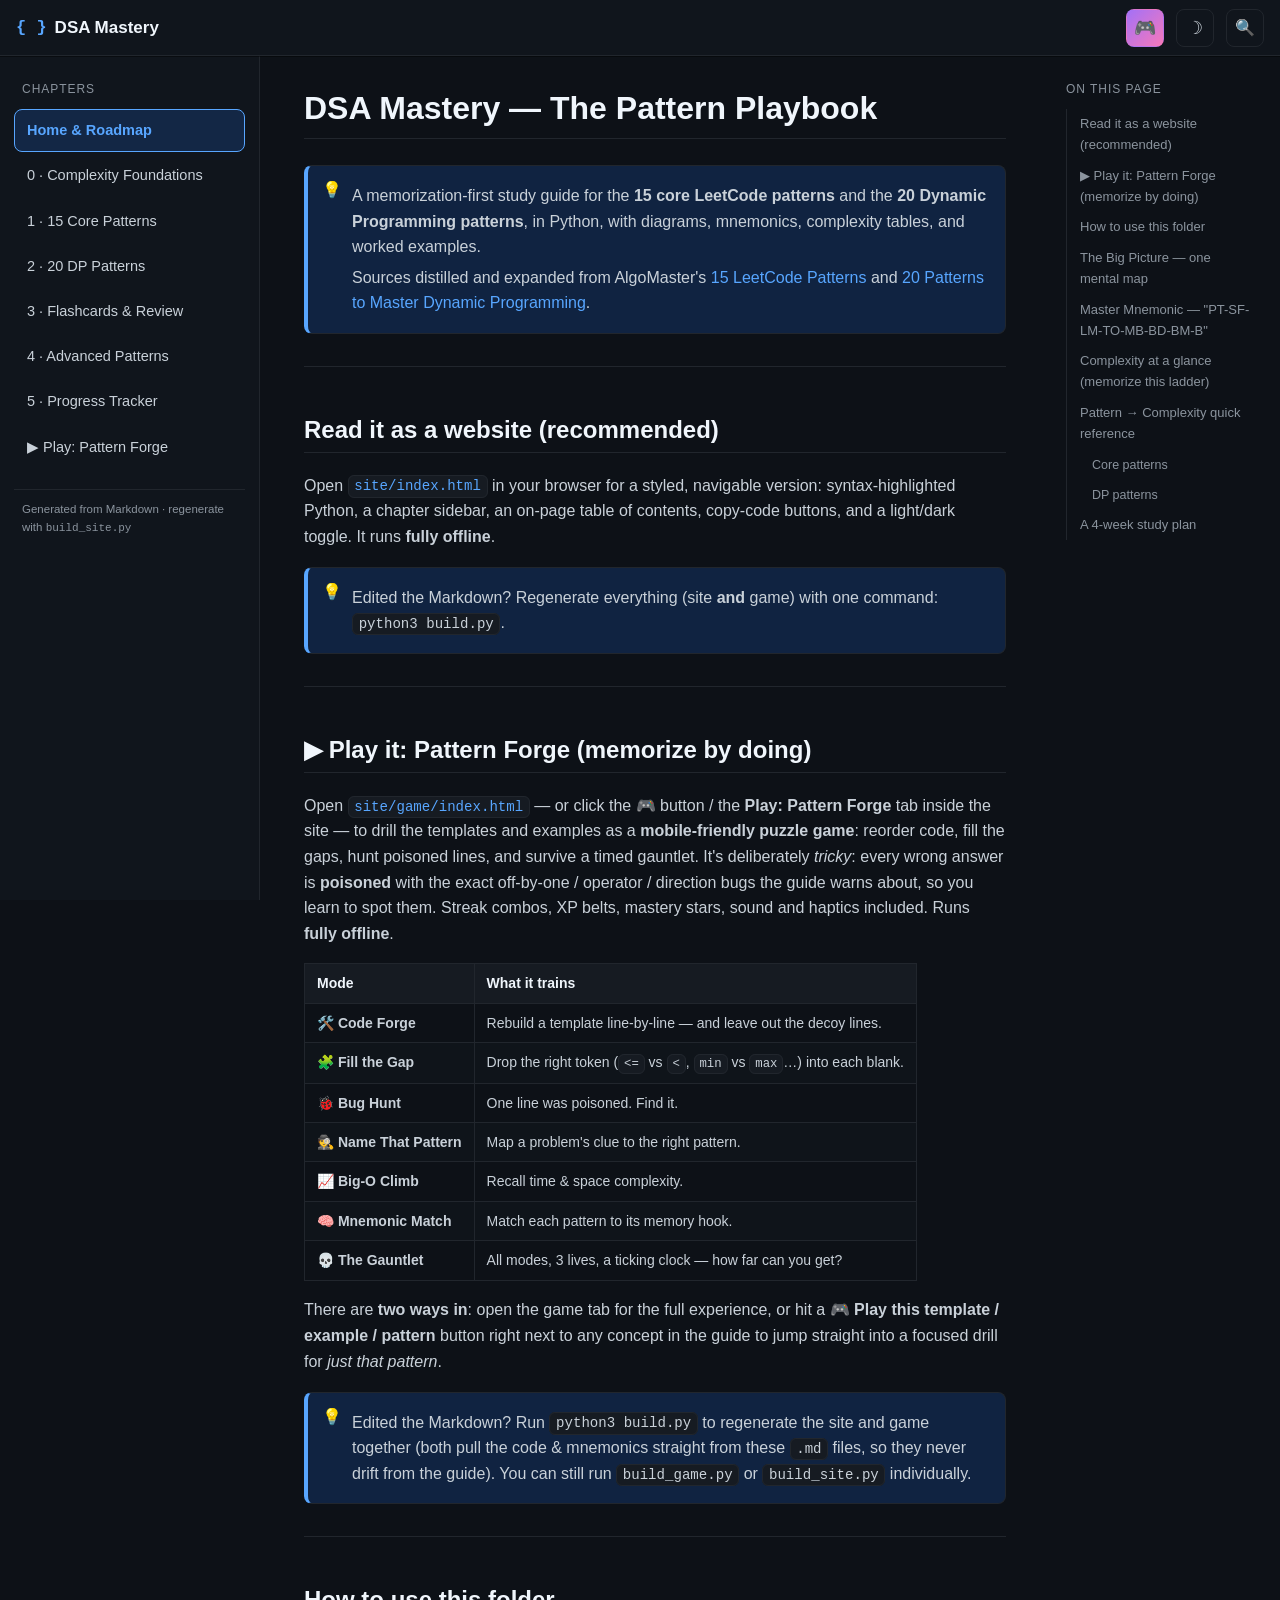
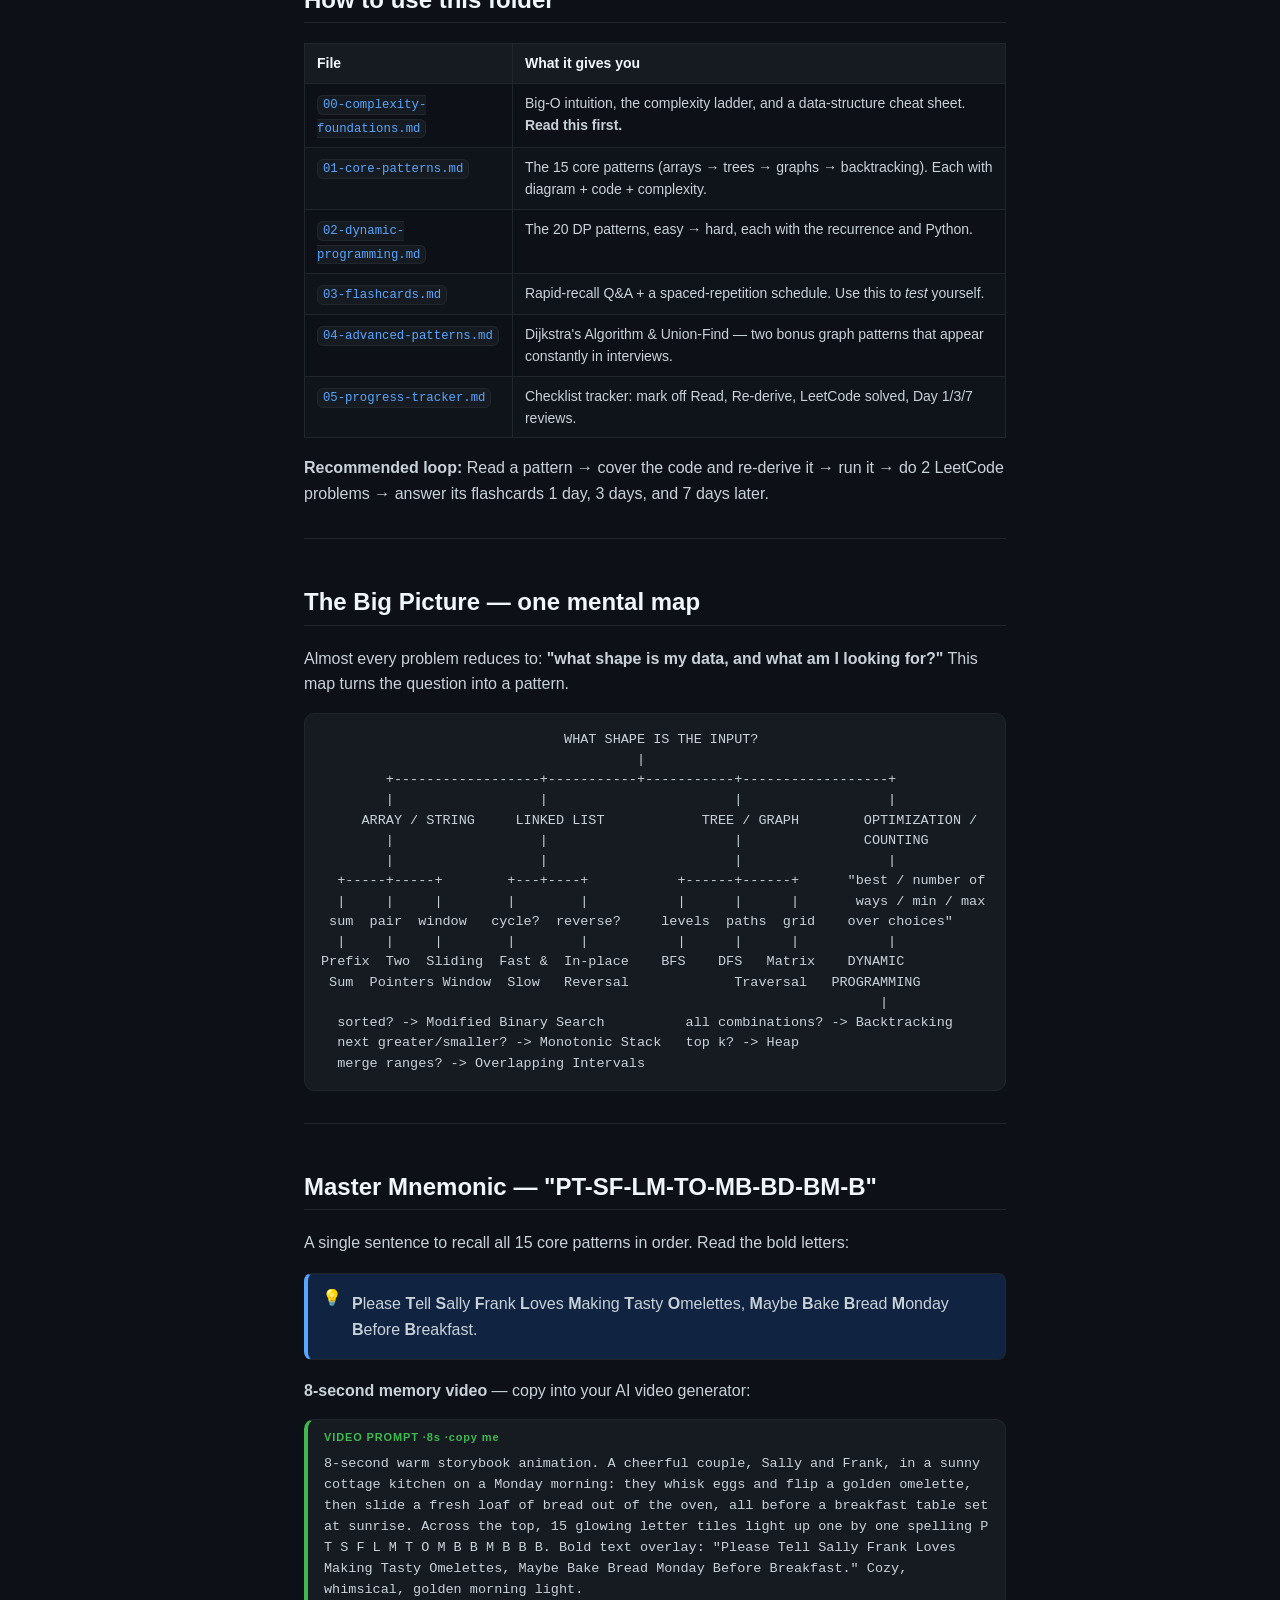
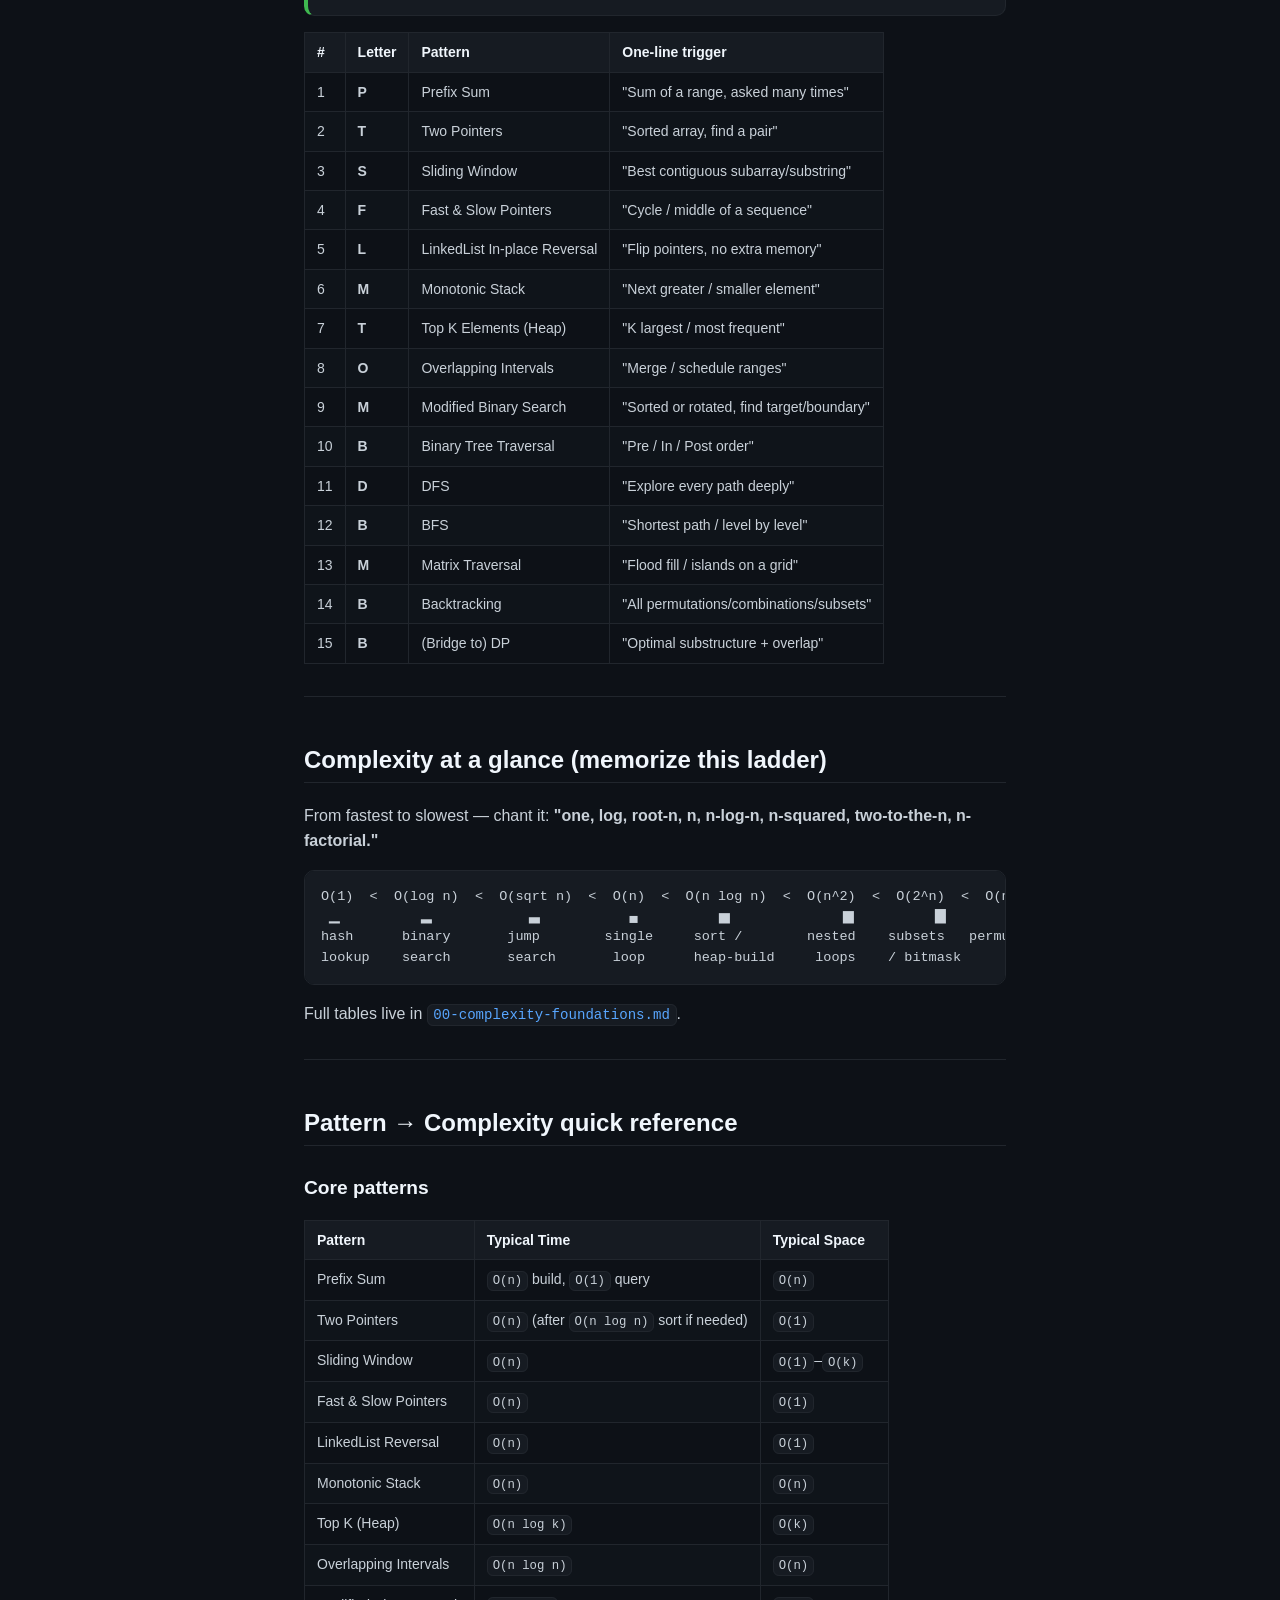
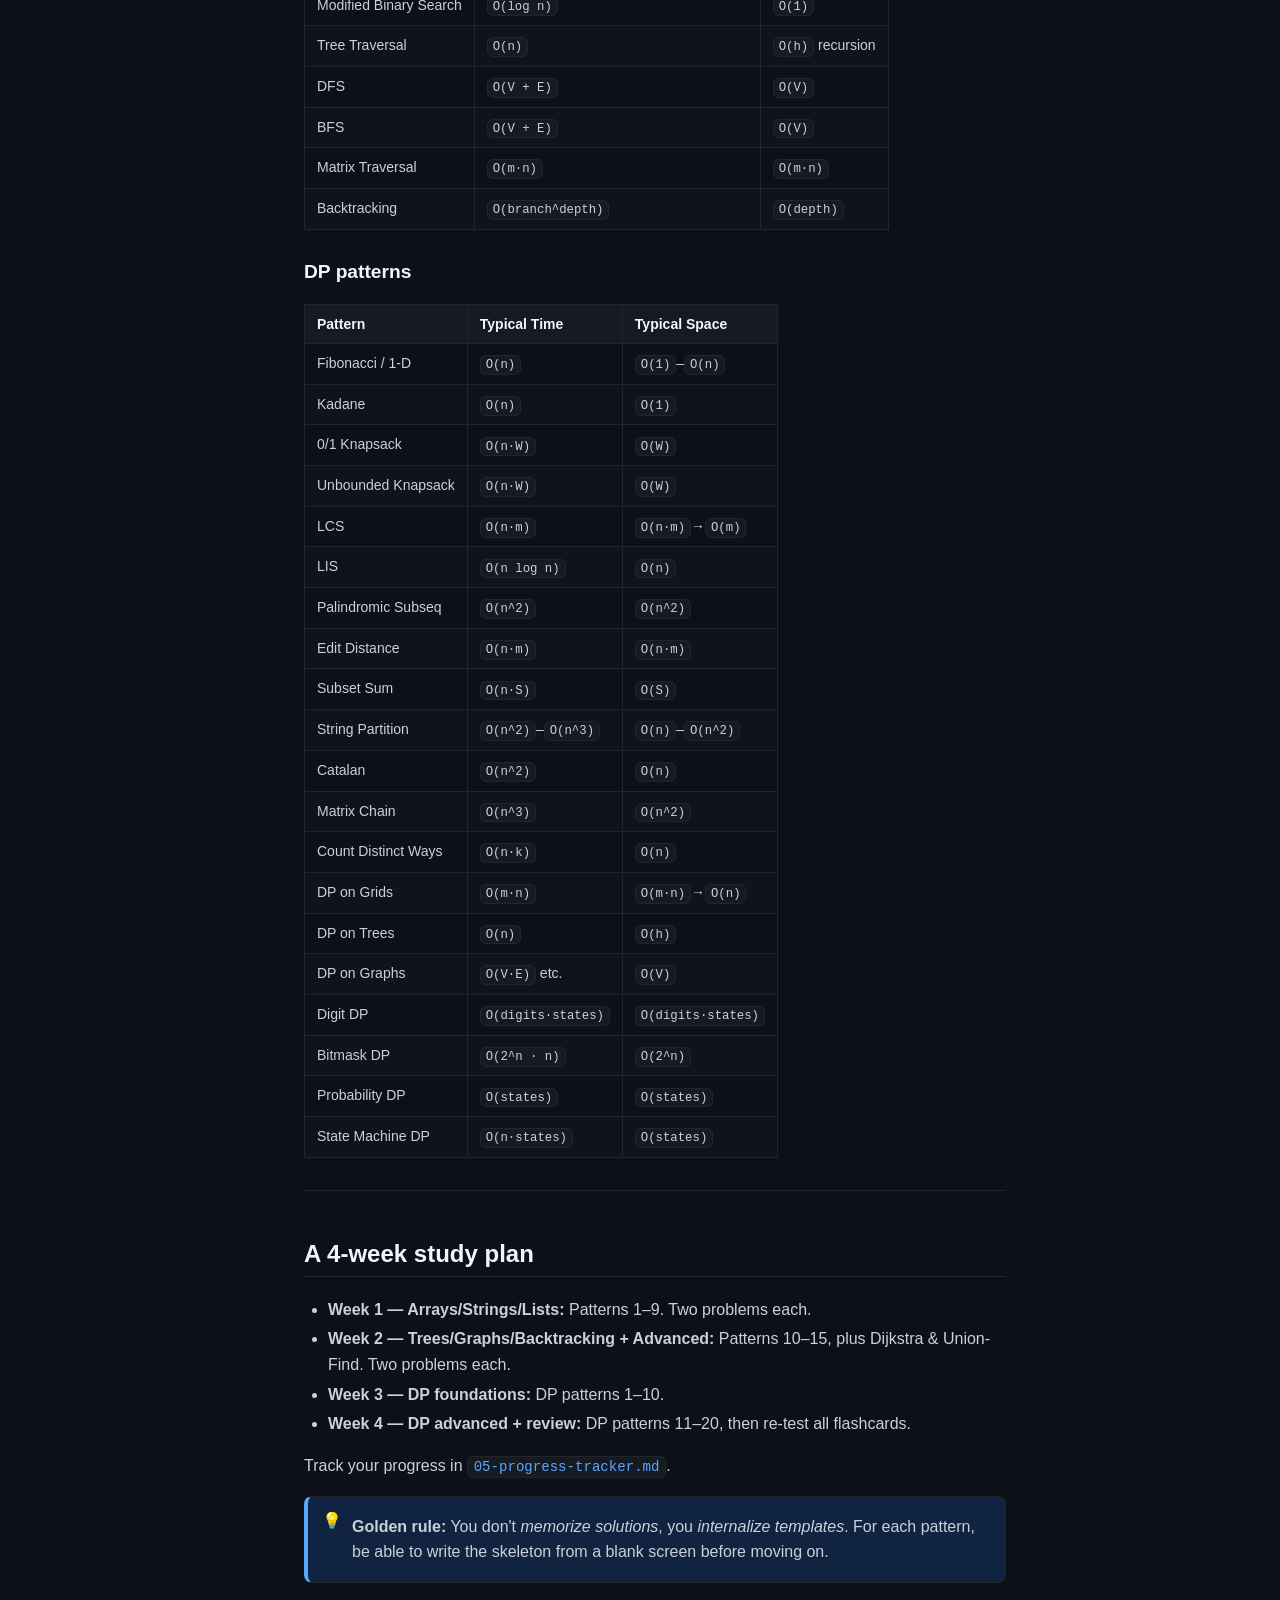
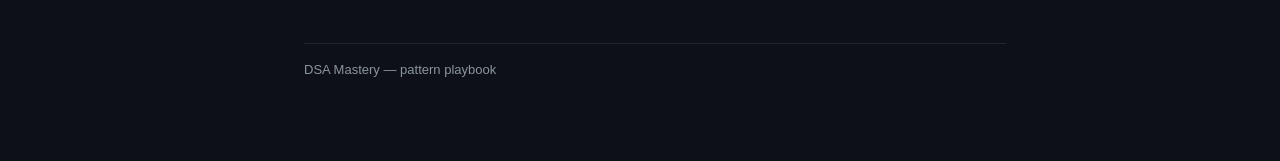
==== commit 0075c6fb: "refactor: remove markdown content from html files to decrease build size" ====
--- a/site/index.html
+++ b/site/index.html
@@ -48,7 +48,7 @@
 
 <button id="topBtn" class="top-btn" title="Back to top">&#8593;</button>
 
-<script type="text/markdown" id="md-content">[base64]/[base64]/[base64]/[base64]/IC0+IE1vZGlmaWVkIEJpbmFyeSBTZWFyY2ggICAgICAgICAgYWxsIGNvbWJpbmF0aW9ucz8gLT4gQmFja3RyYWNraW5nCiAgbmV4dCBncmVhdGVyL3NtYWxsZXI/[base64]</script>
+<script type="text/markdown" id="md-content">[base64]/[base64]/[base64]/[base64]</script>
 <script>window.__NAV__ = [{"href":"index.html","title":"Home & Roadmap"},{"href":"00-complexity-foundations.html","title":"0 · Complexity Foundations"},{"href":"01-core-patterns.html","title":"1 · 15 Core Patterns"},{"href":"02-dynamic-programming.html","title":"2 · 20 DP Patterns"},{"href":"03-flashcards.html","title":"3 · Flashcards & Review"},{"href":"04-advanced-patterns.html","title":"4 · Advanced Patterns"},{"href":"05-progress-tracker.html","title":"5 · Progress Tracker"},{"href":"game/index.html","title":"\u25B6 Play: Pattern Forge"}];</script>
 <script>window.__SEARCH_INDEX__ = [[{"text": "DSA Mastery — The Pattern Playbook", "snippet": "> A memorization-first study guide for the **15 core LeetCode patterns** and the", "id": "dsa-mastery--the-pattern-playbook", "page": "index.html", "pageTitle": "Home & Roadmap"}, {"text": "Read it as a website (recommended)", "snippet": "Open [`site/index.html`](./site/index.html) in your browser for a styled, navigable", "id": "read-it-as-a-website-recommended", "page": "index.html", "pageTitle": "Home & Roadmap"}, {"text": "▶ Play it: **Pattern Forge** (memorize by doing)", "snippet": "Open [`site/game/index.html`](./site/game/index.html) — or click the 🎮 button / the", "id": "-play-it-pattern-forge-memorize-by-doing", "page": "index.html", "pageTitle": "Home & Roadmap"}, {"text": "How to use this folder", "snippet": "", "id": "how-to-use-this-folder", "page": "index.html", "pageTitle": "Home & Roadmap"}, {"text": "The Big Picture — one mental map", "snippet": "Almost every problem reduces to: **\"what shape is my data, and what am I looking for?\"**", "id": "the-big-picture--one-mental-map", "page": "index.html", "pageTitle": "Home & Roadmap"}, {"text": "Master Mnemonic — \"**PT-SF-LM-TO-MB-BD-BM-B**\"", "snippet": "A single sentence to recall all 15 core patterns in order. Read the bold letters:", "id": "master-mnemonic--pt-sf-lm-to-mb-bd-bm-b", "page": "index.html", "pageTitle": "Home & Roadmap"}, {"text": "Complexity at a glance (memorize this ladder)", "snippet": "From fastest to slowest — chant it: **\"one, log, root-n, n, n-log-n, n-squared, two-to-the-n, n-factorial.\"**", "id": "complexity-at-a-glance-memorize-this-ladder", "page": "index.html", "pageTitle": "Home & Roadmap"}, {"text": "Pattern → Complexity quick reference", "snippet": "", "id": "pattern--complexity-quick-reference", "page": "index.html", "pageTitle": "Home & Roadmap"}, {"text": "Core patterns", "snippet": "", "id": "core-patterns", "page": "index.html", "pageTitle": "Home & Roadmap"}, {"text": "DP patterns", "snippet": "", "id": "dp-patterns", "page": "index.html", "pageTitle": "Home & Roadmap"}, {"text": "A 4-week study plan", "snippet": "- **Week 1 — Arrays/Strings/Lists:** Patterns 1–9. Two problems each.", "id": "a-4-week-study-plan", "page": "index.html", "pageTitle": "Home & Roadmap"}, {"text": "00 — Complexity Foundations & Data-Structure Cheat Sheet", "snippet": "> Before patterns, you need a feel for **cost**. This file gives you the Big-O", "id": "00--complexity-foundations--data-structure-cheat-sheet", "page": "00-complexity-foundations.html", "pageTitle": "0 · Complexity Foundations"}, {"text": "1. What Big-O actually measures", "snippet": "Big-O describes **how the running time (or memory) grows as the input `n` grows** —", "id": "1-what-big-o-actually-measures", "page": "00-complexity-foundations.html", "pageTitle": "0 · Complexity Foundations"}, {"text": "2. How to RECOGNIZE each complexity (pattern-matching cheat)", "snippet": "", "id": "2-how-to-recognize-each-complexity-pattern-matching-cheat", "page": "00-complexity-foundations.html", "pageTitle": "0 · Complexity Foundations"}, {"text": "3. Amortized vs worst case (one gotcha)", "snippet": "- **`list.append`** in Python is *amortized* `O(1)` — occasionally it resizes", "id": "3-amortized-vs-worst-case-one-gotcha", "page": "00-complexity-foundations.html", "pageTitle": "0 · Complexity Foundations"}, {"text": "4. Visualizing growth (relative steps for n = 100)", "snippet": "O(1)        | ▏ 1", "id": "4-visualizing-growth-relative-steps-for-n--100", "page": "00-complexity-foundations.html", "pageTitle": "0 · Complexity Foundations"}, {"text": "5. DATA-STRUCTURE OPERATION COSTS — memorize this", "snippet": "", "id": "5-data-structure-operation-costs--memorize-this", "page": "00-complexity-foundations.html", "pageTitle": "0 · Complexity Foundations"}, {"text": "6. Common algorithm complexities — memorize this", "snippet": "", "id": "6-common-algorithm-complexities--memorize-this", "page": "00-complexity-foundations.html", "pageTitle": "0 · Complexity Foundations"}, {"text": "7. The two Python imports you'll use constantly", "snippet": "import heapq                       # min-heap: heappush, heappop, heapify, nlargest, nsmallest", "id": "7-the-two-python-imports-youll-use-constantly", "page": "00-complexity-foundations.html", "pageTitle": "0 · Complexity Foundations"}, {"text": "Min-heap", "snippet": "h = []", "id": "min-heap", "page": "00-complexity-foundations.html", "pageTitle": "0 · Complexity Foundations"}, {"text": "Max-heap trick: push negatives", "snippet": "heapq.heappush(h, -value)", "id": "max-heap-trick-push-negatives", "page": "00-complexity-foundations.html", "pageTitle": "0 · Complexity Foundations"}, {"text": "Deque (queue/stack)", "snippet": "dq = deque()", "id": "deque-queuestack", "page": "00-complexity-foundations.html", "pageTitle": "0 · Complexity Foundations"}, {"text": "Counter", "snippet": "freq = Counter(\"aabbbc\")     # {'b':3,'a':2,'c':1}", "id": "counter", "page": "00-complexity-foundations.html", "pageTitle": "0 · Complexity Foundations"}, {"text": "01 — The 15 Core Patterns", "snippet": "Ordered for learning: **arrays/strings → linked lists → stacks/heaps/intervals →", "id": "01--the-15-core-patterns", "page": "01-core-patterns.html", "pageTitle": "1 · 15 Core Patterns"}, {"text": "1. Prefix Sum", "snippet": "> **Mnemonic:** *\"Pre-cook the sums, serve ranges instantly.\"*", "id": "1-prefix-sum", "page": "01-core-patterns.html", "pageTitle": "1 · 15 Core Patterns"}, {"text": "Picture", "snippet": "Turn the array into running totals. A range sum becomes one subtraction.", "id": "picture", "page": "01-core-patterns.html", "pageTitle": "1 · 15 Core Patterns"}, {"text": "When to use", "snippet": "- Many **range-sum queries** on a static array.", "id": "when-to-use", "page": "01-core-patterns.html", "pageTitle": "1 · 15 Core Patterns"}, {"text": "Template", "snippet": "def build_prefix(nums):", "id": "template", "page": "01-core-patterns.html", "pageTitle": "1 · 15 Core Patterns"}, {"text": "Worked example — Subarray Sum Equals K (LeetCode 560)", "snippet": "Count subarrays whose sum equals `k`. The trick: a running sum + a hash map of", "id": "worked-example--subarray-sum-equals-k-leetcode-560", "page": "01-core-patterns.html", "pageTitle": "1 · 15 Core Patterns"}, {"text": "subarray_sum([1, 1, 1], 2) -> 2", "snippet": "- Build: **`O(n)` time**, query: **`O(1)`**. Hash-map version: **`O(n)` time, `O(n)` space.**", "id": "subarray_sum1-1-1-2---2", "page": "01-core-patterns.html", "pageTitle": "1 · 15 Core Patterns"}, {"text": "Complexity", "snippet": "- Build: **`O(n)` time**, query: **`O(1)`**. Hash-map version: **`O(n)` time, `O(n)` space.**", "id": "complexity", "page": "01-core-patterns.html", "pageTitle": "1 · 15 Core Patterns"}, {"text": "⚠️ Watch out", "snippet": "- **Empty array:** handle `len(nums) == 0` before building the prefix.", "id": "-watch-out", "page": "01-core-patterns.html", "pageTitle": "1 · 15 Core Patterns"}, {"text": "Practice", "snippet": "- Range Sum Query – Immutable (303), Contiguous Array (525), Subarray Sum Equals K (560).", "id": "practice", "page": "01-core-patterns.html", "pageTitle": "1 · 15 Core Patterns"}, {"text": "2. Two Pointers", "snippet": "> **Mnemonic:** *\"Squeeze from both ends.\"*", "id": "2-two-pointers", "page": "01-core-patterns.html", "pageTitle": "1 · 15 Core Patterns"}, {"text": "Picture", "snippet": "On a **sorted** array, walk `left` up and `right` down based on the comparison.", "id": "picture-1", "page": "01-core-patterns.html", "pageTitle": "1 · 15 Core Patterns"}, {"text": "When to use", "snippet": "- **Sorted** input, find a pair/triplet meeting a condition.", "id": "when-to-use-1", "page": "01-core-patterns.html", "pageTitle": "1 · 15 Core Patterns"}, {"text": "Template", "snippet": "def two_sum_sorted(nums, target):", "id": "template-1", "page": "01-core-patterns.html", "pageTitle": "1 · 15 Core Patterns"}, {"text": "Worked example — 3Sum (LeetCode 15)", "snippet": "Fix one number, two-pointer the rest. Sorting enables both the scan and dedup.", "id": "worked-example--3sum-leetcode-15", "page": "01-core-patterns.html", "pageTitle": "1 · 15 Core Patterns"}, {"text": "three_sum([-1, 0, 1, 2, -1, -4]) -> [[-1, -1, 2], [-1, 0, 1]]", "snippet": "- Pair scan: **`O(n)`** time, **`O(1)`** space (plus `O(n log n)` if you must sort).", "id": "three_sum-1-0-1-2--1--4----1--1-2--1-0-1", "page": "01-core-patterns.html", "pageTitle": "1 · 15 Core Patterns"}, {"text": "Complexity", "snippet": "- Pair scan: **`O(n)`** time, **`O(1)`** space (plus `O(n log n)` if you must sort).", "id": "complexity-1", "page": "01-core-patterns.html", "pageTitle": "1 · 15 Core Patterns"}, {"text": "⚠️ Watch out", "snippet": "- **Input must be sorted** (or you sort first) — two pointers on unsorted data gives wrong answers.", "id": "-watch-out-1", "page": "01-core-patterns.html", "pageTitle": "1 · 15 Core Patterns"}, {"text": "Practice", "snippet": "- Two Sum II (167), 3Sum (15), Container With Most Water (11).", "id": "practice-1", "page": "01-core-patterns.html", "pageTitle": "1 · 15 Core Patterns"}, {"text": "3. Sliding Window", "snippet": "> **Mnemonic:** *\"Grow right, shrink left, keep the best.\"*", "id": "3-sliding-window", "page": "01-core-patterns.html", "pageTitle": "1 · 15 Core Patterns"}, {"text": "Picture", "snippet": "A window `[left, right]` slides across; expand to include, contract to stay valid.", "id": "picture-2", "page": "01-core-patterns.html", "pageTitle": "1 · 15 Core Patterns"}, {"text": "When to use", "snippet": "- **Contiguous** subarray/substring asking for max/min/longest/shortest.", "id": "when-to-use-2", "page": "01-core-patterns.html", "pageTitle": "1 · 15 Core Patterns"}, {"text": "Template — fixed size", "snippet": "def max_sum_subarray(nums, k):", "id": "template--fixed-size", "page": "01-core-patterns.html", "pageTitle": "1 · 15 Core Patterns"}, {"text": "Template — variable size", "snippet": "def longest_unique_substring(s):         # LeetCode 3", "id": "template--variable-size", "page": "01-core-patterns.html", "pageTitle": "1 · 15 Core Patterns"}, {"text": "longest_unique_substring(\"abcabcbb\") -> 3  (\"abc\")", "snippet": "- **`O(n)`** time (each element enters and leaves once), **`O(1)`–`O(k)`** space.", "id": "longest_unique_substringabcabcbb---3--abc", "page": "01-core-patterns.html", "pageTitle": "1 · 15 Core Patterns"}, {"text": "Complexity", "snippet": "- **`O(n)`** time (each element enters and leaves once), **`O(1)`–`O(k)`** space.", "id": "complexity-2", "page": "01-core-patterns.html", "pageTitle": "1 · 15 Core Patterns"}, {"text": "⚠️ Watch out", "snippet": "- **Window size > array length:** for fixed-size windows, check `k <= len(nums)` first.", "id": "-watch-out-2", "page": "01-core-patterns.html", "pageTitle": "1 · 15 Core Patterns"}, {"text": "Practice", "snippet": "- Maximum Average Subarray I (643), Longest Substring Without Repeating (3), Minimum Window Substring (76).", "id": "practice-2", "page": "01-core-patterns.html", "pageTitle": "1 · 15 Core Patterns"}, {"text": "4. Fast & Slow Pointers", "snippet": "> **Mnemonic:** *\"Tortoise and Hare — the hare laps the loop.\"*", "id": "4-fast--slow-pointers", "page": "01-core-patterns.html", "pageTitle": "1 · 15 Core Patterns"}, {"text": "Picture", "snippet": "`slow` moves 1 step, `fast` moves 2. In a cycle, `fast` eventually meets `slow`.", "id": "picture-3", "page": "01-core-patterns.html", "pageTitle": "1 · 15 Core Patterns"}, {"text": "When to use", "snippet": "- Detect a **cycle** in a linked list / functional graph.", "id": "when-to-use-3", "page": "01-core-patterns.html", "pageTitle": "1 · 15 Core Patterns"}, {"text": "Template", "snippet": "class ListNode:", "id": "template-2", "page": "01-core-patterns.html", "pageTitle": "1 · 15 Core Patterns"}, {"text": "Worked example — Find the Duplicate Number (LeetCode 287)", "snippet": "Treat the array as a linked list where `i -> nums[i]`. The duplicate is the cycle entry.", "id": "worked-example--find-the-duplicate-number-leetcode-287", "page": "01-core-patterns.html", "pageTitle": "1 · 15 Core Patterns"}, {"text": "find_duplicate([1, 3, 4, 2, 2]) -> 2", "snippet": "- **`O(n)`** time, **`O(1)`** space.", "id": "find_duplicate1-3-4-2-2---2", "page": "01-core-patterns.html", "pageTitle": "1 · 15 Core Patterns"}, {"text": "Complexity", "snippet": "- **`O(n)`** time, **`O(1)`** space.", "id": "complexity-3", "page": "01-core-patterns.html", "pageTitle": "1 · 15 Core Patterns"}, {"text": "⚠️ Watch out", "snippet": "- **Empty list / single node:** `while fast and fast.next` handles this — if you forget `fast.next`, you'll crash on sin", "id": "-watch-out-3", "page": "01-core-patterns.html", "pageTitle": "1 · 15 Core Patterns"}, {"text": "Practice", "snippet": "- Linked List Cycle (141), Happy Number (202), Find the Duplicate Number (287).", "id": "practice-3", "page": "01-core-patterns.html", "pageTitle": "1 · 15 Core Patterns"}, {"text": "5. LinkedList In-place Reversal", "snippet": "> **Mnemonic:** *\"Three hands: prev, curr, next — flip and march.\"*", "id": "5-linkedlist-in-place-reversal", "page": "01-core-patterns.html", "pageTitle": "1 · 15 Core Patterns"}, {"text": "Picture", "snippet": "Reverse pointers one node at a time without extra memory.", "id": "picture-4", "page": "01-core-patterns.html", "pageTitle": "1 · 15 Core Patterns"}, {"text": "When to use", "snippet": "- Reverse a whole list or a **sublist**; reverse in **groups of k**.", "id": "when-to-use-4", "page": "01-core-patterns.html", "pageTitle": "1 · 15 Core Patterns"}, {"text": "Template — full reversal", "snippet": "def reverse_list(head):", "id": "template--full-reversal", "page": "01-core-patterns.html", "pageTitle": "1 · 15 Core Patterns"}, {"text": "Worked example — Reverse Linked List II (LeetCode 92)", "snippet": "Reverse only positions `m..n` using a dummy head to simplify edge cases.", "id": "worked-example--reverse-linked-list-ii-leetcode-92", "page": "01-core-patterns.html", "pageTitle": "1 · 15 Core Patterns"}, {"text": "Complexity", "snippet": "- **`O(n)`** time, **`O(1)`** space.", "id": "complexity-4", "page": "01-core-patterns.html", "pageTitle": "1 · 15 Core Patterns"}, {"text": "⚠️ Watch out", "snippet": "- **Single node:** `curr.next` is `None`, so the loop body never executes — returns correctly, but verify.", "id": "-watch-out-4", "page": "01-core-patterns.html", "pageTitle": "1 · 15 Core Patterns"}, {"text": "Practice", "snippet": "- Reverse Linked List (206), Reverse Linked List II (92), Swap Nodes in Pairs (24).", "id": "practice-4", "page": "01-core-patterns.html", "pageTitle": "1 · 15 Core Patterns"}, {"text": "6. Monotonic Stack", "snippet": "> **Mnemonic:** *\"Keep the stack tidy; pop the losers when a bigger one arrives.\"*", "id": "6-monotonic-stack", "page": "01-core-patterns.html", "pageTitle": "1 · 15 Core Patterns"}, {"text": "Picture", "snippet": "A stack kept increasing/decreasing. New element pops everything it beats —", "id": "picture-5", "page": "01-core-patterns.html", "pageTitle": "1 · 15 Core Patterns"}, {"text": "When to use", "snippet": "- **Next greater / next smaller** element; spans; largest rectangle; daily temperatures.", "id": "when-to-use-5", "page": "01-core-patterns.html", "pageTitle": "1 · 15 Core Patterns"}, {"text": "Template", "snippet": "def next_greater(nums):", "id": "template-3", "page": "01-core-patterns.html", "pageTitle": "1 · 15 Core Patterns"}, {"text": "next_greater([2, 1, 2, 4, 3]) -> [4, 2, 4, -1, -1]", "snippet": "How many days until a warmer temperature? Store indices, pop when warmer.", "id": "next_greater2-1-2-4-3---4-2-4--1--1", "page": "01-core-patterns.html", "pageTitle": "1 · 15 Core Patterns"}, {"text": "Worked example — Daily Temperatures (LeetCode 739)", "snippet": "How many days until a warmer temperature? Store indices, pop when warmer.", "id": "worked-example--daily-temperatures-leetcode-739", "page": "01-core-patterns.html", "pageTitle": "1 · 15 Core Patterns"}, {"text": "daily_temperatures([73,74,75,71,69,72,76,73]) -> [1,1,4,2,1,1,0,0]", "snippet": "- **`O(n)`** time (each index pushed/popped once), **`O(n)`** space.", "id": "daily_temperatures7374757169727673---11421100", "page": "01-core-patterns.html", "pageTitle": "1 · 15 Core Patterns"}, {"text": "Complexity", "snippet": "- **`O(n)`** time (each index pushed/popped once), **`O(n)`** space.", "id": "complexity-5", "page": "01-core-patterns.html", "pageTitle": "1 · 15 Core Patterns"}, {"text": "⚠️ Watch out", "snippet": "- **All ascending or all descending:** the stack might never pop (ascending) or pop everything immediately (descending) ", "id": "-watch-out-5", "page": "01-core-patterns.html", "pageTitle": "1 · 15 Core Patterns"}, {"text": "Practice", "snippet": "- Next Greater Element I (496), Daily Temperatures (739), Largest Rectangle in Histogram (84).", "id": "practice-5", "page": "01-core-patterns.html", "pageTitle": "1 · 15 Core Patterns"}, {"text": "7. Top 'K' Elements (Heap)", "snippet": "> **Mnemonic:** *\"Keep a heap of size K; kick out the weakest.\"*", "id": "7-top-k-elements-heap", "page": "01-core-patterns.html", "pageTitle": "1 · 15 Core Patterns"}, {"text": "Picture", "snippet": "For the **K largest**, keep a **min-heap of size K**. The root is the weakest of", "id": "picture-6", "page": "01-core-patterns.html", "pageTitle": "1 · 15 Core Patterns"}, {"text": "When to use", "snippet": "- \"K largest / smallest / most frequent / closest.\" Streaming top-K.", "id": "when-to-use-6", "page": "01-core-patterns.html", "pageTitle": "1 · 15 Core Patterns"}, {"text": "Template", "snippet": "import heapq", "id": "template-4", "page": "01-core-patterns.html", "pageTitle": "1 · 15 Core Patterns"}, {"text": "kth_largest([3, 2, 1, 5, 6, 4], 2) -> 5", "snippet": "from collections import Counter", "id": "kth_largest3-2-1-5-6-4-2---5", "page": "01-core-patterns.html", "pageTitle": "1 · 15 Core Patterns"}, {"text": "Worked example — Top K Frequent Elements (LeetCode 347)", "snippet": "from collections import Counter", "id": "worked-example--top-k-frequent-elements-leetcode-347", "page": "01-core-patterns.html", "pageTitle": "1 · 15 Core Patterns"}, {"text": "top_k_frequent([1,1,1,2,2,3], 2) -> [1, 2]", "snippet": "- **`O(n log k)`** time, **`O(k)`** space. (Full sort would be `O(n log n)`.)", "id": "top_k_frequent111223-2---1-2", "page": "01-core-patterns.html", "pageTitle": "1 · 15 Core Patterns"}, {"text": "Complexity", "snippet": "- **`O(n log k)`** time, **`O(k)`** space. (Full sort would be `O(n log n)`.)", "id": "complexity-6", "page": "01-core-patterns.html", "pageTitle": "1 · 15 Core Patterns"}, {"text": "⚠️ Watch out", "snippet": "- **k = 0:** return empty — don't push anything.", "id": "-watch-out-6", "page": "01-core-patterns.html", "pageTitle": "1 · 15 Core Patterns"}, {"text": "Practice", "snippet": "- Kth Largest Element (215), Top K Frequent Elements (347), Find K Pairs with Smallest Sums (373).", "id": "practice-6", "page": "01-core-patterns.html", "pageTitle": "1 · 15 Core Patterns"}, {"text": "8. Overlapping Intervals", "snippet": "> **Mnemonic:** *\"Sort by start, then stitch the overlaps.\"*", "id": "8-overlapping-intervals", "page": "01-core-patterns.html", "pageTitle": "1 · 15 Core Patterns"}, {"text": "Picture", "snippet": "Two intervals `[a,b]` and `[c,d]` (sorted by start) overlap when `b >= c`.", "id": "picture-7", "page": "01-core-patterns.html", "pageTitle": "1 · 15 Core Patterns"}, {"text": "When to use", "snippet": "- **Merge**, insert, or count non-overlapping ranges; meeting rooms; calendars.", "id": "when-to-use-7", "page": "01-core-patterns.html", "pageTitle": "1 · 15 Core Patterns"}, {"text": "Template", "snippet": "def merge_intervals(intervals):", "id": "template-5", "page": "01-core-patterns.html", "pageTitle": "1 · 15 Core Patterns"}, {"text": "merge_intervals([[1,3],[2,6],[8,10],[15,18]]) -> [[1,6],[8,10],[15,18]]", "snippet": "Minimum removals to make intervals non-overlapping → greedily keep earliest finishers.", "id": "merge_intervals13268101518---168101518", "page": "01-core-patterns.html", "pageTitle": "1 · 15 Core Patterns"}, {"text": "Worked example — Non-overlapping Intervals (LeetCode 435)", "snippet": "Minimum removals to make intervals non-overlapping → greedily keep earliest finishers.", "id": "worked-example--non-overlapping-intervals-leetcode-435", "page": "01-core-patterns.html", "pageTitle": "1 · 15 Core Patterns"}, {"text": "erase_overlap_intervals([[1,2],[2,3],[3,4],[1,3]]) -> 1", "snippet": "- **`O(n log n)`** time (the sort dominates), **`O(n)`** space.", "id": "erase_overlap_intervals12233413---1", "page": "01-core-patterns.html", "pageTitle": "1 · 15 Core Patterns"}, {"text": "Complexity", "snippet": "- **`O(n log n)`** time (the sort dominates), **`O(n)`** space.", "id": "complexity-7", "page": "01-core-patterns.html", "pageTitle": "1 · 15 Core Patterns"}, {"text": "⚠️ Watch out", "snippet": "- **Single interval:** result is just that interval — make sure your loop still appends it.", "id": "-watch-out-7", "page": "01-core-patterns.html", "pageTitle": "1 · 15 Core Patterns"}, {"text": "Practice", "snippet": "- Merge Intervals (56), Insert Interval (57), Non-Overlapping Intervals (435).", "id": "practice-7", "page": "01-core-patterns.html", "pageTitle": "1 · 15 Core Patterns"}, {"text": "9. Modified Binary Search", "snippet": "> **Mnemonic:** *\"Halve and conquer — even when the array is twisted.\"*", "id": "9-modified-binary-search", "page": "01-core-patterns.html", "pageTitle": "1 · 15 Core Patterns"}, {"text": "Picture", "snippet": "Standard search halves the range. In a **rotated** array, one half is always sorted —", "id": "picture-8", "page": "01-core-patterns.html", "pageTitle": "1 · 15 Core Patterns"}, {"text": "When to use", "snippet": "- **Sorted / rotated** arrays; find target, boundary, first/last, or a peak.", "id": "when-to-use-8", "page": "01-core-patterns.html", "pageTitle": "1 · 15 Core Patterns"}, {"text": "Template — classic + boundary", "snippet": "def binary_search(nums, target):", "id": "template--classic--boundary", "page": "01-core-patterns.html", "pageTitle": "1 · 15 Core Patterns"}, {"text": "Worked example — Search in Rotated Sorted Array (LeetCode 33)", "snippet": "def search_rotated(nums, target):", "id": "worked-example--search-in-rotated-sorted-array-leetcode-33", "page": "01-core-patterns.html", "pageTitle": "1 · 15 Core Patterns"}, {"text": "search_rotated([4,5,6,7,0,1,2], 0) -> 4", "snippet": "- **`O(log n)`** time, **`O(1)`** space.", "id": "search_rotated4567012-0---4", "page": "01-core-patterns.html", "pageTitle": "1 · 15 Core Patterns"}, {"text": "Complexity", "snippet": "- **`O(log n)`** time, **`O(1)`** space.", "id": "complexity-8", "page": "01-core-patterns.html", "pageTitle": "1 · 15 Core Patterns"}, {"text": "⚠️ Watch out", "snippet": "- **Single element array:** `lo == hi == mid` — make sure you return it if it matches, not loop forever.", "id": "-watch-out-8", "page": "01-core-patterns.html", "pageTitle": "1 · 15 Core Patterns"}, {"text": "Practice", "snippet": "- Search in Rotated Sorted Array (33), Find Minimum in Rotated Sorted Array (153), Search a 2D Matrix II (240).", "id": "practice-8", "page": "01-core-patterns.html", "pageTitle": "1 · 15 Core Patterns"}, {"text": "10. Binary Tree Traversal", "snippet": "> **Mnemonic:** *\"PIP — **P**re (root first), **I**n (root middle), **P**ost (root last).\"*", "id": "10-binary-tree-traversal", "page": "01-core-patterns.html", "pageTitle": "1 · 15 Core Patterns"}, {"text": "Picture", "snippet": "Where you \"visit\" the root relative to its children defines the order.", "id": "picture-9", "page": "01-core-patterns.html", "pageTitle": "1 · 15 Core Patterns"}, {"text": "When to use", "snippet": "- **Inorder** → sorted order in a BST. **Preorder** → copy/serialize.", "id": "when-to-use-9", "page": "01-core-patterns.html", "pageTitle": "1 · 15 Core Patterns"}, {"text": "Template", "snippet": "class TreeNode:", "id": "template-6", "page": "01-core-patterns.html", "pageTitle": "1 · 15 Core Patterns"}, {"text": "Worked example — Kth Smallest in a BST (LeetCode 230)", "snippet": "Inorder yields ascending values; stop at the kth.", "id": "worked-example--kth-smallest-in-a-bst-leetcode-230", "page": "01-core-patterns.html", "pageTitle": "1 · 15 Core Patterns"}, {"text": "Complexity", "snippet": "- **`O(n)`** time, **`O(h)`** space (`h` = height; `O(n)` worst, `O(log n)` balanced).", "id": "complexity-9", "page": "01-core-patterns.html", "pageTitle": "1 · 15 Core Patterns"}, {"text": "⚠️ Watch out", "snippet": "- **Empty tree (`root is None`):** return `[]` or `0` immediately — don't recurse into `None`.", "id": "-watch-out-9", "page": "01-core-patterns.html", "pageTitle": "1 · 15 Core Patterns"}, {"text": "Practice", "snippet": "- Binary Tree Paths (257, pre), Kth Smallest in a BST (230, in), Binary Tree Maximum Path Sum (124, post).", "id": "practice-9", "page": "01-core-patterns.html", "pageTitle": "1 · 15 Core Patterns"}, {"text": "11. Depth-First Search (DFS)", "snippet": "> **Mnemonic:** *\"Go deep, hit a wall, back up, try the next door.\"*", "id": "11-depth-first-search-dfs", "page": "01-core-patterns.html", "pageTitle": "1 · 15 Core Patterns"}, {"text": "Picture", "snippet": "Explore one branch fully before the next. Recursion (or an explicit stack) does this.", "id": "picture-10", "page": "01-core-patterns.html", "pageTitle": "1 · 15 Core Patterns"}, {"text": "When to use", "snippet": "- Enumerate **paths**, detect cycles, topological sort, connected components,", "id": "when-to-use-10", "page": "01-core-patterns.html", "pageTitle": "1 · 15 Core Patterns"}, {"text": "Template — graph DFS with visited set", "snippet": "def dfs(graph, start):", "id": "template--graph-dfs-with-visited-set", "page": "01-core-patterns.html", "pageTitle": "1 · 15 Core Patterns"}, {"text": "Worked example — Course Schedule II / topological order (LeetCode 210)", "snippet": "Return an order to take courses given prerequisites, or `[]` if impossible (cycle).", "id": "worked-example--course-schedule-ii--topological-order-leetcode-210", "page": "01-core-patterns.html", "pageTitle": "1 · 15 Core Patterns"}, {"text": "find_order(2, [[1, 0]]) -> [0, 1]", "snippet": "- **`O(V + E)`** time, **`O(V)`** space (visited + recursion stack).", "id": "find_order2-1-0---0-1", "page": "01-core-patterns.html", "pageTitle": "1 · 15 Core Patterns"}, {"text": "Complexity", "snippet": "- **`O(V + E)`** time, **`O(V)`** space (visited + recursion stack).", "id": "complexity-10", "page": "01-core-patterns.html", "pageTitle": "1 · 15 Core Patterns"}, {"text": "⚠️ Watch out", "snippet": "- **Disconnected graph:** a single `dfs(start)` won't visit all nodes — loop over all nodes and start DFS from unvisited", "id": "-watch-out-10", "page": "01-core-patterns.html", "pageTitle": "1 · 15 Core Patterns"}, {"text": "Practice", "snippet": "- Clone Graph (133), Path Sum II (113), Course Schedule II (210).", "id": "practice-10", "page": "01-core-patterns.html", "pageTitle": "1 · 15 Core Patterns"}, {"text": "12. Breadth-First Search (BFS)", "snippet": "> **Mnemonic:** *\"Ripples in a pond — nearest first, level by level.\"*", "id": "12-breadth-first-search-bfs", "page": "01-core-patterns.html", "pageTitle": "1 · 15 Core Patterns"}, {"text": "Picture", "snippet": "A queue processes everything at distance `d` before distance `d+1` → first time you", "id": "picture-11", "page": "01-core-patterns.html", "pageTitle": "1 · 15 Core Patterns"}, {"text": "When to use", "snippet": "- **Shortest path in unweighted** graphs; level-order tree traversal; \"minimum steps\".", "id": "when-to-use-11", "page": "01-core-patterns.html", "pageTitle": "1 · 15 Core Patterns"}, {"text": "Template", "snippet": "from collections import deque", "id": "template-7", "page": "01-core-patterns.html", "pageTitle": "1 · 15 Core Patterns"}, {"text": "Worked example — Rotting Oranges (LeetCode 994)", "snippet": "Multi-source BFS: all rotten oranges spread simultaneously; count minutes.", "id": "worked-example--rotting-oranges-leetcode-994", "page": "01-core-patterns.html", "pageTitle": "1 · 15 Core Patterns"}, {"text": "oranges_rotting([[2,1,1],[1,1,0],[0,1,1]]) -> 4", "snippet": "- **`O(V + E)`** (grid: `O(m·n)`) time, **`O(V)`** space for the queue.", "id": "oranges_rotting211110011---4", "page": "01-core-patterns.html", "pageTitle": "1 · 15 Core Patterns"}, {"text": "Complexity", "snippet": "- **`O(V + E)`** (grid: `O(m·n)`) time, **`O(V)`** space for the queue.", "id": "complexity-11", "page": "01-core-patterns.html", "pageTitle": "1 · 15 Core Patterns"}, {"text": "⚠️ Watch out", "snippet": "- **Source = destination:** return `0` (zero steps), not `-1` — a common off-by-one.", "id": "-watch-out-11", "page": "01-core-patterns.html", "pageTitle": "1 · 15 Core Patterns"}, {"text": "Practice", "snippet": "- Binary Tree Level Order (102), Rotting Oranges (994), Word Ladder (127).", "id": "practice-11", "page": "01-core-patterns.html", "pageTitle": "1 · 15 Core Patterns"}, {"text": "13. Matrix Traversal", "snippet": "> **Mnemonic:** *\"A grid is just a graph — each cell has 4 neighbors.\"*", "id": "13-matrix-traversal", "page": "01-core-patterns.html", "pageTitle": "1 · 15 Core Patterns"}, {"text": "Picture", "snippet": "Flood fill / island counting = DFS or BFS where moves are up/down/left/right.", "id": "picture-12", "page": "01-core-patterns.html", "pageTitle": "1 · 15 Core Patterns"}, {"text": "When to use", "snippet": "- Islands, flood fill, regions, shortest path on a grid, surrounded regions.", "id": "when-to-use-12", "page": "01-core-patterns.html", "pageTitle": "1 · 15 Core Patterns"}, {"text": "Template — DFS flood fill", "snippet": "def flood_fill(image, sr, sc, new_color):", "id": "template--dfs-flood-fill", "page": "01-core-patterns.html", "pageTitle": "1 · 15 Core Patterns"}, {"text": "flood_fill([[1,1,1],[1,1,0],[1,0,1]], 1, 1, 2) -> [[2,2,2],[2,2,0],[2,0,1]]", "snippet": "def num_islands(grid):", "id": "flood_fill111110101-1-1-2---222220201", "page": "01-core-patterns.html", "pageTitle": "1 · 15 Core Patterns"}, {"text": "Worked example — Number of Islands (LeetCode 200)", "snippet": "def num_islands(grid):", "id": "worked-example--number-of-islands-leetcode-200", "page": "01-core-patterns.html", "pageTitle": "1 · 15 Core Patterns"}, {"text": "num_islands([[\"1\",\"1\",\"0\"],[\"1\",\"1\",\"0\"],[\"0\",\"0\",\"1\"]]) -> 2", "snippet": "- **`O(m·n)`** time, **`O(m·n)`** space (recursion / visited worst case).", "id": "num_islands110110001---2", "page": "01-core-patterns.html", "pageTitle": "1 · 15 Core Patterns"}, {"text": "Complexity", "snippet": "- **`O(m·n)`** time, **`O(m·n)`** space (recursion / visited worst case).", "id": "complexity-12", "page": "01-core-patterns.html", "pageTitle": "1 · 15 Core Patterns"}, {"text": "⚠️ Watch out", "snippet": "- **Empty grid (0 rows or 0 cols):** guard with `if not grid or not grid[0]: return 0`.", "id": "-watch-out-12", "page": "01-core-patterns.html", "pageTitle": "1 · 15 Core Patterns"}, {"text": "Practice", "snippet": "- Flood Fill (733), Number of Islands (200), Surrounded Regions (130).", "id": "practice-12", "page": "01-core-patterns.html", "pageTitle": "1 · 15 Core Patterns"}, {"text": "14. Backtracking", "snippet": "> **Mnemonic:** *\"Choose → Explore → Un-choose.\"*", "id": "14-backtracking", "page": "01-core-patterns.html", "pageTitle": "1 · 15 Core Patterns"}, {"text": "Picture", "snippet": "A decision tree. At each node you make a choice, recurse, then **undo** it to try the next.", "id": "picture-13", "page": "01-core-patterns.html", "pageTitle": "1 · 15 Core Patterns"}, {"text": "When to use", "snippet": "- Generate **all** permutations / combinations / subsets / partitions; constraint", "id": "when-to-use-13", "page": "01-core-patterns.html", "pageTitle": "1 · 15 Core Patterns"}, {"text": "Template", "snippet": "def backtrack(choices):", "id": "template-8", "page": "01-core-patterns.html", "pageTitle": "1 · 15 Core Patterns"}, {"text": "Worked example — Subsets (LeetCode 78)", "snippet": "Every element is either in or out; recurse on the index.", "id": "worked-example--subsets-leetcode-78", "page": "01-core-patterns.html", "pageTitle": "1 · 15 Core Patterns"}, {"text": "subsets([1, 2, 3]) -> [[],[1],[1,2],[1,2,3],[1,3],[2],[2,3],[3]]", "snippet": "- Permutations **`O(n·n!)`**, Subsets **`O(n·2^n)`**, general **`O(branch^depth)`**;", "id": "subsets1-2-3---112123132233", "page": "01-core-patterns.html", "pageTitle": "1 · 15 Core Patterns"}, {"text": "Complexity", "snippet": "- Permutations **`O(n·n!)`**, Subsets **`O(n·2^n)`**, general **`O(branch^depth)`**;", "id": "complexity-13", "page": "01-core-patterns.html", "pageTitle": "1 · 15 Core Patterns"}, {"text": "⚠️ Watch out", "snippet": "- **Empty input:** `backtrack([])` should return `[[]]` (one empty subset) or `[]` (no permutations) — know the differen", "id": "-watch-out-13", "page": "01-core-patterns.html", "pageTitle": "1 · 15 Core Patterns"}, {"text": "Practice", "snippet": "- Permutations (46), Subsets (78), N-Queens (51).", "id": "practice-13", "page": "01-core-patterns.html", "pageTitle": "1 · 15 Core Patterns"}, {"text": "15. Bridge to Dynamic Programming", "snippet": "> **Mnemonic:** *\"Backtracking that remembers = DP.\"*", "id": "15-bridge-to-dynamic-programming", "page": "01-core-patterns.html", "pageTitle": "1 · 15 Core Patterns"}, {"text": "⚠️ Watch out", "snippet": "- **Forgetting base cases:** every DP solution needs at least one base case — `dp[0]`, `dp[0][0]`, etc.", "id": "-watch-out-14", "page": "01-core-patterns.html", "pageTitle": "1 · 15 Core Patterns"}, {"text": "02 — The 20 Dynamic Programming Patterns", "snippet": "> DP = **recursion + memory**. For every pattern below, anchor on the two questions:", "id": "02--the-20-dynamic-programming-patterns", "page": "02-dynamic-programming.html", "pageTitle": "2 · 20 DP Patterns"}, {"text": "1. Fibonacci Sequence", "snippet": "> **Mnemonic:** *\"Today = yesterday + the day before.\"*  · **State:** `dp[i]` · **Recurrence:** `dp[i] = dp[i-1] + dp[i-", "id": "1-fibonacci-sequence", "page": "02-dynamic-programming.html", "pageTitle": "2 · 20 DP Patterns"}, {"text": "Picture", "snippet": "stairs, 1 or 2 steps at a time:", "id": "picture", "page": "02-dynamic-programming.html", "pageTitle": "2 · 20 DP Patterns"}, {"text": "Code — Climbing Stairs (LeetCode 70), O(1) space", "snippet": "def climb_stairs(n):", "id": "code--climbing-stairs-leetcode-70-o1-space", "page": "02-dynamic-programming.html", "pageTitle": "2 · 20 DP Patterns"}, {"text": "climb_stairs(5) -> 8", "snippet": "**`O(n)`** time, **`O(1)`** space.", "id": "climb_stairs5---8", "page": "02-dynamic-programming.html", "pageTitle": "2 · 20 DP Patterns"}, {"text": "Complexity", "snippet": "**`O(n)`** time, **`O(1)`** space.", "id": "complexity", "page": "02-dynamic-programming.html", "pageTitle": "2 · 20 DP Patterns"}, {"text": "⚠️ Watch out", "snippet": "- **`n = 0`:** return `1` (there's 1 way to stand on the ground) or `0` depending on the problem — read carefully.", "id": "-watch-out", "page": "02-dynamic-programming.html", "pageTitle": "2 · 20 DP Patterns"}, {"text": "Practice", "snippet": "Climbing Stairs (70), Fibonacci Number (509), Min Cost Climbing Stairs (746).", "id": "practice", "page": "02-dynamic-programming.html", "pageTitle": "2 · 20 DP Patterns"}, {"text": "2. Kadane's Algorithm", "snippet": "> **Mnemonic:** *\"Carry the streak only if it helps.\"*  · **State:** best subarray ending at `i` · **Recurrence:** `cur ", "id": "2-kadanes-algorithm", "page": "02-dynamic-programming.html", "pageTitle": "2 · 20 DP Patterns"}, {"text": "Picture", "snippet": "nums = [-2, 1, -3, 4, -1, 2, 1, -5, 4]", "id": "picture-1", "page": "02-dynamic-programming.html", "pageTitle": "2 · 20 DP Patterns"}, {"text": "Code — Maximum Subarray (LeetCode 53)", "snippet": "def max_subarray(nums):", "id": "code--maximum-subarray-leetcode-53", "page": "02-dynamic-programming.html", "pageTitle": "2 · 20 DP Patterns"}, {"text": "max_subarray([-2,1,-3,4,-1,2,1,-5,4]) -> 6", "snippet": "**`O(n)`** time, **`O(1)`** space.", "id": "max_subarray-21-34-121-54---6", "page": "02-dynamic-programming.html", "pageTitle": "2 · 20 DP Patterns"}, {"text": "Complexity", "snippet": "**`O(n)`** time, **`O(1)`** space.", "id": "complexity-1", "page": "02-dynamic-programming.html", "pageTitle": "2 · 20 DP Patterns"}, {"text": "⚠️ Watch out", "snippet": "- **All-negative array:** Kadane still works (`cur = max(x, cur + x)` picks the least-negative) — but if you initialize ", "id": "-watch-out-1", "page": "02-dynamic-programming.html", "pageTitle": "2 · 20 DP Patterns"}, {"text": "Practice", "snippet": "Maximum Subarray (53), Maximum Sum Circular Subarray (918), Maximum Product Subarray (152).", "id": "practice-1", "page": "02-dynamic-programming.html", "pageTitle": "2 · 20 DP Patterns"}, {"text": "3. 0/1 Knapsack", "snippet": "> **Mnemonic:** *\"Take it or leave it — each item once.\"*  · **State:** `dp[w]` best value at capacity `w` · **Recurrenc", "id": "3-01-knapsack", "page": "02-dynamic-programming.html", "pageTitle": "2 · 20 DP Patterns"}, {"text": "Picture", "snippet": "items (wt,val): (1,1) (3,4) (4,5) (5,7)   capacity W=7", "id": "picture-2", "page": "02-dynamic-programming.html", "pageTitle": "2 · 20 DP Patterns"}, {"text": "Code — 1-D rolling array", "snippet": "def knapsack_01(weights, values, W):", "id": "code--1-d-rolling-array", "page": "02-dynamic-programming.html", "pageTitle": "2 · 20 DP Patterns"}, {"text": "knapsack_01([1,3,4,5], [1,4,5,7], 7) -> 9", "snippet": "Can we split into two equal-sum halves? = subset summing to `total/2`.", "id": "knapsack_011345-1457-7---9", "page": "02-dynamic-programming.html", "pageTitle": "2 · 20 DP Patterns"}, {"text": "Worked example — Partition Equal Subset Sum (LeetCode 416)", "snippet": "Can we split into two equal-sum halves? = subset summing to `total/2`.", "id": "worked-example--partition-equal-subset-sum-leetcode-416", "page": "02-dynamic-programming.html", "pageTitle": "2 · 20 DP Patterns"}, {"text": "can_partition([1, 5, 11, 5]) -> True", "snippet": "**`O(n·W)`** time, **`O(W)`** space.", "id": "can_partition1-5-11-5---true", "page": "02-dynamic-programming.html", "pageTitle": "2 · 20 DP Patterns"}, {"text": "Complexity", "snippet": "**`O(n·W)`** time, **`O(W)`** space.", "id": "complexity-2", "page": "02-dynamic-programming.html", "pageTitle": "2 · 20 DP Patterns"}, {"text": "⚠️ Watch out", "snippet": "- **Iterating capacity UPWARD instead of DOWNWARD:** this turns 0/1 into unbounded (each item reused) — the #1 knapsack ", "id": "-watch-out-2", "page": "02-dynamic-programming.html", "pageTitle": "2 · 20 DP Patterns"}, {"text": "Practice", "snippet": "Partition Equal Subset Sum (416), Target Sum (494), Last Stone Weight II (1049).", "id": "practice-2", "page": "02-dynamic-programming.html", "pageTitle": "2 · 20 DP Patterns"}, {"text": "4. Unbounded Knapsack", "snippet": "> **Mnemonic:** *\"Infinite supply — reuse freely.\"*  · **Recurrence:** `dp[w] = max/min(dp[w], dp[w-wt]+val)` — iterate ", "id": "4-unbounded-knapsack", "page": "02-dynamic-programming.html", "pageTitle": "2 · 20 DP Patterns"}, {"text": "Picture", "snippet": "0/1 knapsack:  iterate capacity DOWNWARD (each item once)", "id": "picture-3", "page": "02-dynamic-programming.html", "pageTitle": "2 · 20 DP Patterns"}, {"text": "Code — Coin Change (LeetCode 322), fewest coins", "snippet": "def coin_change(coins, amount):", "id": "code--coin-change-leetcode-322-fewest-coins", "page": "02-dynamic-programming.html", "pageTitle": "2 · 20 DP Patterns"}, {"text": "coin_change([1, 2, 5], 11) -> 3   (5 + 5 + 1)", "snippet": "**`O(n·amount)`** time, **`O(amount)`** space.", "id": "coin_change1-2-5-11---3---5--5--1", "page": "02-dynamic-programming.html", "pageTitle": "2 · 20 DP Patterns"}, {"text": "Complexity", "snippet": "**`O(n·amount)`** time, **`O(amount)`** space.", "id": "complexity-3", "page": "02-dynamic-programming.html", "pageTitle": "2 · 20 DP Patterns"}, {"text": "⚠️ Watch out", "snippet": "- **Iterating capacity DOWNWARD by mistake:** that makes it 0/1 knapsack (each coin used once).", "id": "-watch-out-3", "page": "02-dynamic-programming.html", "pageTitle": "2 · 20 DP Patterns"}, {"text": "Practice", "snippet": "Coin Change (322), Coin Change II (518), Perfect Squares (279).", "id": "practice-3", "page": "02-dynamic-programming.html", "pageTitle": "2 · 20 DP Patterns"}, {"text": "5. Longest Common Subsequence (LCS)", "snippet": "> **Mnemonic:** *\"Match → diagonal +1; mismatch → best of dropping one.\"*  · **State:** `dp[i][j]` LCS of prefixes · **R", "id": "5-longest-common-subsequence-lcs", "page": "02-dynamic-programming.html", "pageTitle": "2 · 20 DP Patterns"}, {"text": "Picture", "snippet": "\"\"  a  c  e", "id": "picture-4", "page": "02-dynamic-programming.html", "pageTitle": "2 · 20 DP Patterns"}, {"text": "Code — Longest Common Subsequence (LeetCode 1143)", "snippet": "def lcs(a, b):", "id": "code--longest-common-subsequence-leetcode-1143", "page": "02-dynamic-programming.html", "pageTitle": "2 · 20 DP Patterns"}, {"text": "lcs(\"abcde\", \"ace\") -> 3", "snippet": "Only two rows of the table are ever needed at once. Replace the 2D array with two 1D arrays:", "id": "lcsabcde-ace---3", "page": "02-dynamic-programming.html", "pageTitle": "2 · 20 DP Patterns"}, {"text": "Space optimization — rolling row", "snippet": "Only two rows of the table are ever needed at once. Replace the 2D array with two 1D arrays:", "id": "space-optimization--rolling-row", "page": "02-dynamic-programming.html", "pageTitle": "2 · 20 DP Patterns"}, {"text": "lcs_optimized(\"abcde\", \"ace\") -> 3", "snippet": "> This is a common interview follow-up: \"Can you do it in `O(m)` space?\" The answer is always: keep only the previous ro", "id": "lcs_optimizedabcde-ace---3", "page": "02-dynamic-programming.html", "pageTitle": "2 · 20 DP Patterns"}, {"text": "⚠️ Watch out", "snippet": "- **Empty strings:** `lcs(\"\", anything)` = 0 — the `range(1, n+1)` loop simply doesn't execute.", "id": "-watch-out-4", "page": "02-dynamic-programming.html", "pageTitle": "2 · 20 DP Patterns"}, {"text": "Practice", "snippet": "Longest Common Subsequence (1143), Delete Operation for Two Strings (583), Shortest Common Supersequence (1092).", "id": "practice-4", "page": "02-dynamic-programming.html", "pageTitle": "2 · 20 DP Patterns"}, {"text": "6. Longest Increasing Subsequence (LIS)", "snippet": "> **Mnemonic:** *\"Patience sorting — place each card on the leftmost taller pile.\"*  · **State:** `tails[k]` = smallest ", "id": "6-longest-increasing-subsequence-lis", "page": "02-dynamic-programming.html", "pageTitle": "2 · 20 DP Patterns"}, {"text": "Picture", "snippet": "nums = [10, 9, 2, 5, 3, 7, 101, 18]", "id": "picture-5", "page": "02-dynamic-programming.html", "pageTitle": "2 · 20 DP Patterns"}, {"text": "Code — Longest Increasing Subsequence (LeetCode 300), O(n log n)", "snippet": "import bisect", "id": "code--longest-increasing-subsequence-leetcode-300-on-log-n", "page": "02-dynamic-programming.html", "pageTitle": "2 · 20 DP Patterns"}, {"text": "length_of_lis([10,9,2,5,3,7,101,18]) -> 4", "snippet": "**`O(n log n)`** time, **`O(n)`** space. (The `O(n^2)` DP variant: `dp[i]=max(dp[j]+1)`.)", "id": "length_of_lis109253710118---4", "page": "02-dynamic-programming.html", "pageTitle": "2 · 20 DP Patterns"}, {"text": "Complexity", "snippet": "**`O(n log n)`** time, **`O(n)`** space. (The `O(n^2)` DP variant: `dp[i]=max(dp[j]+1)`.)", "id": "complexity-4", "page": "02-dynamic-programming.html", "pageTitle": "2 · 20 DP Patterns"}, {"text": "⚠️ Watch out", "snippet": "- **All-decreasing input:** LIS = 1 (just one element) — `tails` only ever has one entry.", "id": "-watch-out-5", "page": "02-dynamic-programming.html", "pageTitle": "2 · 20 DP Patterns"}, {"text": "Practice", "snippet": "Longest Increasing Subsequence (300), Number of LIS (673), Russian Doll Envelopes (354).", "id": "practice-5", "page": "02-dynamic-programming.html", "pageTitle": "2 · 20 DP Patterns"}, {"text": "7. Palindromic Subsequence", "snippet": "> **Mnemonic:** *\"Ends match → reach inward +2; else shrink a side.\"*  · **State:** `dp[i][j]` on substring `i..j`.", "id": "7-palindromic-subsequence", "page": "02-dynamic-programming.html", "pageTitle": "2 · 20 DP Patterns"}, {"text": "Picture", "snippet": "s = \"bbbab\"   longest palindromic subsequence = \"bbbb\" (len 4)", "id": "picture-6", "page": "02-dynamic-programming.html", "pageTitle": "2 · 20 DP Patterns"}, {"text": "Code — Longest Palindromic Subsequence (LeetCode 516)", "snippet": "def longest_palindrome_subseq(s):", "id": "code--longest-palindromic-subsequence-leetcode-516", "page": "02-dynamic-programming.html", "pageTitle": "2 · 20 DP Patterns"}, {"text": "longest_palindrome_subseq(\"bbbab\") -> 4", "snippet": "**`O(n^2)`** time, **`O(n^2)`** space.", "id": "longest_palindrome_subseqbbbab---4", "page": "02-dynamic-programming.html", "pageTitle": "2 · 20 DP Patterns"}, {"text": "Complexity", "snippet": "**`O(n^2)`** time, **`O(n^2)`** space.", "id": "complexity-5", "page": "02-dynamic-programming.html", "pageTitle": "2 · 20 DP Patterns"}, {"text": "⚠️ Watch out", "snippet": "- **Single character:** always a palindrome of length 1 — `dp[i][i] = 1` base case.", "id": "-watch-out-6", "page": "02-dynamic-programming.html", "pageTitle": "2 · 20 DP Patterns"}, {"text": "Practice", "snippet": "Longest Palindromic Subsequence (516), Palindromic Substrings (647), Min Insertions to Make Palindrome (1312).", "id": "practice-6", "page": "02-dynamic-programming.html", "pageTitle": "2 · 20 DP Patterns"}, {"text": "8. Edit Distance", "snippet": "> **Mnemonic:** *\"Insert, Delete, Replace — pick the cheapest fix.\"*  · **State:** `dp[i][j]` edits to turn `a[:i]` into", "id": "8-edit-distance", "page": "02-dynamic-programming.html", "pageTitle": "2 · 20 DP Patterns"}, {"text": "Picture", "snippet": "\"\"  r  o  s", "id": "picture-7", "page": "02-dynamic-programming.html", "pageTitle": "2 · 20 DP Patterns"}, {"text": "Code — Edit Distance (LeetCode 72)", "snippet": "def edit_distance(a, b):", "id": "code--edit-distance-leetcode-72", "page": "02-dynamic-programming.html", "pageTitle": "2 · 20 DP Patterns"}, {"text": "edit_distance(\"horse\", \"ros\") -> 3", "snippet": "Just like LCS, only two rows are needed. Use `prev` and `curr`:", "id": "edit_distancehorse-ros---3", "page": "02-dynamic-programming.html", "pageTitle": "2 · 20 DP Patterns"}, {"text": "Space optimization — rolling row", "snippet": "Just like LCS, only two rows are needed. Use `prev` and `curr`:", "id": "space-optimization--rolling-row-1", "page": "02-dynamic-programming.html", "pageTitle": "2 · 20 DP Patterns"}, {"text": "edit_distance_optimized(\"horse\", \"ros\") -> 3", "snippet": "> Interview follow-up: \"Optimize to `O(m)` space.\" Same rolling-row technique as LCS.", "id": "edit_distance_optimizedhorse-ros---3", "page": "02-dynamic-programming.html", "pageTitle": "2 · 20 DP Patterns"}, {"text": "⚠️ Watch out", "snippet": "- **One string empty:** `edit_distance(\"\", \"abc\")` = 3 (insert all) — the base-case row/column handles this.", "id": "-watch-out-7", "page": "02-dynamic-programming.html", "pageTitle": "2 · 20 DP Patterns"}, {"text": "Practice", "snippet": "Edit Distance (72), Delete Operation for Two Strings (583), Minimum ASCII Delete Sum (712).", "id": "practice-7", "page": "02-dynamic-programming.html", "pageTitle": "2 · 20 DP Patterns"}, {"text": "9. Subset Sum", "snippet": "> **Mnemonic:** *\"Can these numbers hit the target?\"*  · A boolean 0/1-knapsack twin.", "id": "9-subset-sum", "page": "02-dynamic-programming.html", "pageTitle": "2 · 20 DP Patterns"}, {"text": "Picture", "snippet": "nums = [3, 34, 4, 12, 5, 2], target = 9", "id": "picture-8", "page": "02-dynamic-programming.html", "pageTitle": "2 · 20 DP Patterns"}, {"text": "Code — Subset Sum (equivalent to Partition / Target Sum core)", "snippet": "def subset_sum(nums, target):", "id": "code--subset-sum-equivalent-to-partition--target-sum-core", "page": "02-dynamic-programming.html", "pageTitle": "2 · 20 DP Patterns"}, {"text": "subset_sum([3, 34, 4, 12, 5, 2], 9) -> True", "snippet": "Assign `+`/`-` to each number to reach `target`. Reduces to: subset with sum", "id": "subset_sum3-34-4-12-5-2-9---true", "page": "02-dynamic-programming.html", "pageTitle": "2 · 20 DP Patterns"}, {"text": "Worked example — Target Sum (LeetCode 494)", "snippet": "Assign `+`/`-` to each number to reach `target`. Reduces to: subset with sum", "id": "worked-example--target-sum-leetcode-494", "page": "02-dynamic-programming.html", "pageTitle": "2 · 20 DP Patterns"}, {"text": "find_target_sum_ways([1, 1, 1, 1, 1], 3) -> 5", "snippet": "**`O(n·target)`** time, **`O(target)`** space.", "id": "find_target_sum_ways1-1-1-1-1-3---5", "page": "02-dynamic-programming.html", "pageTitle": "2 · 20 DP Patterns"}, {"text": "Complexity", "snippet": "**`O(n·target)`** time, **`O(target)`** space.", "id": "complexity-6", "page": "02-dynamic-programming.html", "pageTitle": "2 · 20 DP Patterns"}, {"text": "⚠️ Watch out", "snippet": "- **Target = 0:** always `True` (the empty subset sums to 0) — `dp[0] = True` handles this.", "id": "-watch-out-8", "page": "02-dynamic-programming.html", "pageTitle": "2 · 20 DP Patterns"}, {"text": "Practice", "snippet": "Partition Equal Subset Sum (416), Target Sum (494), Partition to K Equal Sum Subsets (698).", "id": "practice-8", "page": "02-dynamic-programming.html", "pageTitle": "2 · 20 DP Patterns"}, {"text": "10. String Partition", "snippet": "> **Mnemonic:** *\"Cut the string where a piece is valid, recurse on the rest.\"*  · **State:** `dp[i]` over the first `i`", "id": "10-string-partition", "page": "02-dynamic-programming.html", "pageTitle": "2 · 20 DP Patterns"}, {"text": "Picture", "snippet": "s = \"leetcode\", words = {leet, code}", "id": "picture-9", "page": "02-dynamic-programming.html", "pageTitle": "2 · 20 DP Patterns"}, {"text": "Code — Word Break (LeetCode 139)", "snippet": "def word_break(s, word_dict):", "id": "code--word-break-leetcode-139", "page": "02-dynamic-programming.html", "pageTitle": "2 · 20 DP Patterns"}, {"text": "word_break(\"leetcode\", [\"leet\", \"code\"]) -> True", "snippet": "**`O(n^2)`** (substring hashing aside) time, **`O(n)`** space.", "id": "word_breakleetcode-leet-code---true", "page": "02-dynamic-programming.html", "pageTitle": "2 · 20 DP Patterns"}, {"text": "Complexity", "snippet": "**`O(n^2)`** (substring hashing aside) time, **`O(n)`** space.", "id": "complexity-7", "page": "02-dynamic-programming.html", "pageTitle": "2 · 20 DP Patterns"}, {"text": "⚠️ Watch out", "snippet": "- **No valid segmentation:** `dp[n]` stays `False` — make sure you return `False`, not crash.", "id": "-watch-out-9", "page": "02-dynamic-programming.html", "pageTitle": "2 · 20 DP Patterns"}, {"text": "Practice", "snippet": "Word Break (139), Palindrome Partitioning II (132), Concatenated Words (472).", "id": "practice-9", "page": "02-dynamic-programming.html", "pageTitle": "2 · 20 DP Patterns"}, {"text": "11. Catalan Numbers", "snippet": "> **Mnemonic:** *\"Pick a root/pivot, multiply left × right, sum over all pivots.\"*  · `C(n) = Σ C(i)·C(n-1-i)`.", "id": "11-catalan-numbers", "page": "02-dynamic-programming.html", "pageTitle": "2 · 20 DP Patterns"}, {"text": "Picture", "snippet": "Unique BSTs with n nodes:", "id": "picture-10", "page": "02-dynamic-programming.html", "pageTitle": "2 · 20 DP Patterns"}, {"text": "Code — Unique Binary Search Trees (LeetCode 96)", "snippet": "def num_trees(n):", "id": "code--unique-binary-search-trees-leetcode-96", "page": "02-dynamic-programming.html", "pageTitle": "2 · 20 DP Patterns"}, {"text": "num_trees(3) -> 5", "snippet": "**`O(n^2)`** time, **`O(n)`** space.", "id": "num_trees3---5", "page": "02-dynamic-programming.html", "pageTitle": "2 · 20 DP Patterns"}, {"text": "Complexity", "snippet": "**`O(n^2)`** time, **`O(n)`** space.", "id": "complexity-8", "page": "02-dynamic-programming.html", "pageTitle": "2 · 20 DP Patterns"}, {"text": "⚠️ Watch out", "snippet": "- **`n = 0`:** C(0) = 1 (the empty structure is valid) — don't return 0.", "id": "-watch-out-10", "page": "02-dynamic-programming.html", "pageTitle": "2 · 20 DP Patterns"}, {"text": "Practice", "snippet": "Unique Binary Search Trees (96), Generate Parentheses (22).", "id": "practice-10", "page": "02-dynamic-programming.html", "pageTitle": "2 · 20 DP Patterns"}, {"text": "12. Matrix Chain Multiplication", "snippet": "> **Mnemonic:** *\"Try every split point on the interval; combine the best.\"*  · **State:** `dp[i][j]` on interval `i..j`", "id": "12-matrix-chain-multiplication", "page": "02-dynamic-programming.html", "pageTitle": "2 · 20 DP Patterns"}, {"text": "Picture", "snippet": "For interval [i..j], try each k as the last operation:", "id": "picture-11", "page": "02-dynamic-programming.html", "pageTitle": "2 · 20 DP Patterns"}, {"text": "Code — Burst Balloons (LeetCode 312)", "snippet": "Burst balloons last-to-first on each interval; `k` is the **last** balloon burst.", "id": "code--burst-balloons-leetcode-312", "page": "02-dynamic-programming.html", "pageTitle": "2 · 20 DP Patterns"}, {"text": "max_coins([3, 1, 5, 8]) -> 167", "snippet": "**`O(n^3)`** time, **`O(n^2)`** space.", "id": "max_coins3-1-5-8---167", "page": "02-dynamic-programming.html", "pageTitle": "2 · 20 DP Patterns"}, {"text": "Complexity", "snippet": "**`O(n^3)`** time, **`O(n^2)`** space.", "id": "complexity-9", "page": "02-dynamic-programming.html", "pageTitle": "2 · 20 DP Patterns"}, {"text": "⚠️ Watch out", "snippet": "- **Interval length starts at 2, not 1:** single-element intervals are base cases (cost = 0).", "id": "-watch-out-11", "page": "02-dynamic-programming.html", "pageTitle": "2 · 20 DP Patterns"}, {"text": "Practice", "snippet": "Min Score Triangulation (1039), Burst Balloons (312), Minimum Cost to Merge Stones (1000).", "id": "practice-11", "page": "02-dynamic-programming.html", "pageTitle": "2 · 20 DP Patterns"}, {"text": "13. Count Distinct Ways", "snippet": "> **Mnemonic:** *\"Sum the ways from every state that can reach me.\"*  · Add (not max) over choices.", "id": "13-count-distinct-ways", "page": "02-dynamic-programming.html", "pageTitle": "2 · 20 DP Patterns"}, {"text": "Picture", "snippet": "Decode \"226\": dp[i] = #ways to decode s[:i]", "id": "picture-12", "page": "02-dynamic-programming.html", "pageTitle": "2 · 20 DP Patterns"}, {"text": "Code — Decode Ways (LeetCode 91)", "snippet": "def num_decodings(s):", "id": "code--decode-ways-leetcode-91", "page": "02-dynamic-programming.html", "pageTitle": "2 · 20 DP Patterns"}, {"text": "num_decodings(\"226\") -> 3", "snippet": "**`O(n)`** time, **`O(1)`** space.", "id": "num_decodings226---3", "page": "02-dynamic-programming.html", "pageTitle": "2 · 20 DP Patterns"}, {"text": "Complexity", "snippet": "**`O(n)`** time, **`O(1)`** space.", "id": "complexity-10", "page": "02-dynamic-programming.html", "pageTitle": "2 · 20 DP Patterns"}, {"text": "⚠️ Watch out", "snippet": "- **Leading zeros:** `\"0\"` is invalid as a single-digit decode — `if s[i] == \"0\": cur += 0` (skip).", "id": "-watch-out-12", "page": "02-dynamic-programming.html", "pageTitle": "2 · 20 DP Patterns"}, {"text": "Practice", "snippet": "Decode Ways (91), Count Number of Texts (2266).", "id": "practice-12", "page": "02-dynamic-programming.html", "pageTitle": "2 · 20 DP Patterns"}, {"text": "14. DP on Grids", "snippet": "> **Mnemonic:** *\"Each cell sums/min's from its top and left neighbor.\"*  · **State:** `dp[r][c]`.", "id": "14-dp-on-grids", "page": "02-dynamic-programming.html", "pageTitle": "2 · 20 DP Patterns"}, {"text": "Picture", "snippet": "unique paths (move right/down only):", "id": "picture-13", "page": "02-dynamic-programming.html", "pageTitle": "2 · 20 DP Patterns"}, {"text": "Code — Minimum Path Sum (LeetCode 64), O(n) space", "snippet": "def min_path_sum(grid):", "id": "code--minimum-path-sum-leetcode-64-on-space", "page": "02-dynamic-programming.html", "pageTitle": "2 · 20 DP Patterns"}, {"text": "min_path_sum([[1,3,1],[1,5,1],[4,2,1]]) -> 7", "snippet": "**`O(m·n)`** time, **`O(n)`** space (rolling row).", "id": "min_path_sum131151421---7", "page": "02-dynamic-programming.html", "pageTitle": "2 · 20 DP Patterns"}, {"text": "Complexity", "snippet": "**`O(m·n)`** time, **`O(n)`** space (rolling row).", "id": "complexity-11", "page": "02-dynamic-programming.html", "pageTitle": "2 · 20 DP Patterns"}, {"text": "⚠️ Watch out", "snippet": "- **Single-row or single-column grid:** only one path exists (all right or all down) — the loop still works, but verify.", "id": "-watch-out-13", "page": "02-dynamic-programming.html", "pageTitle": "2 · 20 DP Patterns"}, {"text": "Practice", "snippet": "Unique Paths (62), Minimum Path Sum (64), Longest Increasing Path in a Matrix (329).", "id": "practice-13", "page": "02-dynamic-programming.html", "pageTitle": "2 · 20 DP Patterns"}, {"text": "15. DP on Trees", "snippet": "> **Mnemonic:** *\"Post-order: each node returns a small summary to its parent.\"*  · Often returns a tuple of states.", "id": "15-dp-on-trees", "page": "02-dynamic-programming.html", "pageTitle": "2 · 20 DP Patterns"}, {"text": "Picture", "snippet": "House Robber III: at each node return (rob_this, skip_this)", "id": "picture-14", "page": "02-dynamic-programming.html", "pageTitle": "2 · 20 DP Patterns"}, {"text": "Code — House Robber III (LeetCode 337)", "snippet": "def rob(root):", "id": "code--house-robber-iii-leetcode-337", "page": "02-dynamic-programming.html", "pageTitle": "2 · 20 DP Patterns"}, {"text": "tree [3,2,3,null,3,null,1] -> 7", "snippet": "**`O(n)`** time, **`O(h)`** space (recursion depth = tree height).", "id": "tree-323null3null1---7", "page": "02-dynamic-programming.html", "pageTitle": "2 · 20 DP Patterns"}, {"text": "Complexity", "snippet": "**`O(n)`** time, **`O(h)`** space (recursion depth = tree height).", "id": "complexity-12", "page": "02-dynamic-programming.html", "pageTitle": "2 · 20 DP Patterns"}, {"text": "⚠️ Watch out", "snippet": "- **Leaf nodes (no children):** `dfs(None)` returns `(0, 0)` — make sure this base case is correct.", "id": "-watch-out-14", "page": "02-dynamic-programming.html", "pageTitle": "2 · 20 DP Patterns"}, {"text": "Practice", "snippet": "House Robber III (337), Binary Tree Maximum Path Sum (124), Binary Tree Cameras (968).", "id": "practice-14", "page": "02-dynamic-programming.html", "pageTitle": "2 · 20 DP Patterns"}, {"text": "16. DP on Graphs", "snippet": "> **Mnemonic:** *\"Relax edges in a valid order; track best-to-reach.\"*  · DAG DP / bounded Bellman-Ford.", "id": "16-dp-on-graphs", "page": "02-dynamic-programming.html", "pageTitle": "2 · 20 DP Patterns"}, {"text": "Picture", "snippet": "Cheapest flight with <= K stops: do K+1 rounds of edge relaxation", "id": "picture-15", "page": "02-dynamic-programming.html", "pageTitle": "2 · 20 DP Patterns"}, {"text": "Code — Cheapest Flights Within K Stops (LeetCode 787)", "snippet": "def find_cheapest_price(n, flights, src, dst, k):", "id": "code--cheapest-flights-within-k-stops-leetcode-787", "page": "02-dynamic-programming.html", "pageTitle": "2 · 20 DP Patterns"}, {"text": "find_cheapest_price(3, [[0,1,100],[1,2,100],[0,2,500]], 0, 2, 1) -> 200", "snippet": "**`O(K·E)`** time, **`O(V)`** space.", "id": "find_cheapest_price3-011001210002500-0-2-1---200", "page": "02-dynamic-programming.html", "pageTitle": "2 · 20 DP Patterns"}, {"text": "Complexity", "snippet": "**`O(K·E)`** time, **`O(V)`** space.", "id": "complexity-13", "page": "02-dynamic-programming.html", "pageTitle": "2 · 20 DP Patterns"}, {"text": "⚠️ Watch out", "snippet": "- **Unreachable destination:** `dist[dst]` stays `INF` — return `-1`.", "id": "-watch-out-15", "page": "02-dynamic-programming.html", "pageTitle": "2 · 20 DP Patterns"}, {"text": "Practice", "snippet": "Cheapest Flights Within K Stops (787), Find the City With Smallest Number of Neighbors (1334).", "id": "practice-15", "page": "02-dynamic-programming.html", "pageTitle": "2 · 20 DP Patterns"}, {"text": "17. Digit DP", "snippet": "> **Mnemonic:** *\"Build the number digit by digit, hugging the upper bound.\"*  · State carries `(position, tight, ...)`.", "id": "17-digit-dp", "page": "02-dynamic-programming.html", "pageTitle": "2 · 20 DP Patterns"}, {"text": "Picture", "snippet": "Count numbers in [0..N] with some digit property:", "id": "picture-16", "page": "02-dynamic-programming.html", "pageTitle": "2 · 20 DP Patterns"}, {"text": "Code — Count Numbers with Unique Digits (LeetCode 357)", "snippet": "Equivalent digit-DP-style count of numbers in `[0, 10^n)` with all-distinct digits.", "id": "code--count-numbers-with-unique-digits-leetcode-357", "page": "02-dynamic-programming.html", "pageTitle": "2 · 20 DP Patterns"}, {"text": "count_unique_digits(2) -> 91   (0..99 minus 11,22,...,99)", "snippet": "**`O(L · 2^10 · 2 · 2 · 10)`** ≈ states × transitions; effectively constant in `L`.", "id": "count_unique_digits2---91---099-minus-112299", "page": "02-dynamic-programming.html", "pageTitle": "2 · 20 DP Patterns"}, {"text": "Complexity", "snippet": "**`O(L · 2^10 · 2 · 2 · 10)`** ≈ states × transitions; effectively constant in `L`.", "id": "complexity-14", "page": "02-dynamic-programming.html", "pageTitle": "2 · 20 DP Patterns"}, {"text": "⚠️ Watch out", "snippet": "- **Leading zeros (the `started` flag):** `007` is not a valid 3-digit number — skip digit 0 until you've placed a non-z", "id": "-watch-out-16", "page": "02-dynamic-programming.html", "pageTitle": "2 · 20 DP Patterns"}, {"text": "Practice", "snippet": "Count Numbers with Unique Digits (357), Number of Digit One (233), Numbers At Most N Given Digit Set (902).", "id": "practice-16", "page": "02-dynamic-programming.html", "pageTitle": "2 · 20 DP Patterns"}, {"text": "18. Bitmask DP", "snippet": "> **Mnemonic:** *\"The set of chosen items IS the state — store it in bits.\"*  · For small `n` (≤ ~20).", "id": "18-bitmask-dp", "page": "02-dynamic-programming.html", "pageTitle": "2 · 20 DP Patterns"}, {"text": "Picture", "snippet": "mask bits = which elements are used.   n=3:", "id": "picture-17", "page": "02-dynamic-programming.html", "pageTitle": "2 · 20 DP Patterns"}, {"text": "Code — Travelling Salesman (Held-Karp) — equivalent to Shortest Path Visiting All Nodes (LeetCode 847 family)", "snippet": "def shortest_tour(dist):", "id": "code--travelling-salesman-held-karp--equivalent-to-shortest-path-visiting-all-nodes-leetcode-847-family", "page": "02-dynamic-programming.html", "pageTitle": "2 · 20 DP Patterns"}, {"text": "shortest_tour([[0,10,15,20],[10,0,35,25],[15,35,0,30],[20,25,30,0]]) -> 80", "snippet": "**`O(2^n · n^2)`** time, **`O(2^n · n)`** space.", "id": "shortest_tour0101520100352515350302025300---80", "page": "02-dynamic-programming.html", "pageTitle": "2 · 20 DP Patterns"}, {"text": "Complexity", "snippet": "**`O(2^n · n^2)`** time, **`O(2^n · n)`** space.", "id": "complexity-15", "page": "02-dynamic-programming.html", "pageTitle": "2 · 20 DP Patterns"}, {"text": "⚠️ Watch out", "snippet": "- **n > 20:** `2^20` = 1M states — already at the limit. `n > 20` means > 1M states × n transitions — too slow.", "id": "-watch-out-17", "page": "02-dynamic-programming.html", "pageTitle": "2 · 20 DP Patterns"}, {"text": "Practice", "snippet": "Min Work Sessions to Finish Tasks (1986), Fair Distribution of Cookies (2305), Shortest Path Visiting All Nodes (847).", "id": "practice-17", "page": "02-dynamic-programming.html", "pageTitle": "2 · 20 DP Patterns"}, {"text": "19. Probability DP", "snippet": "> **Mnemonic:** *\"A state's probability = sum of (parent prob × transition prob).\"*", "id": "19-probability-dp", "page": "02-dynamic-programming.html", "pageTitle": "2 · 20 DP Patterns"}, {"text": "Picture", "snippet": "Knight on a board: prob_alive after k moves", "id": "picture-18", "page": "02-dynamic-programming.html", "pageTitle": "2 · 20 DP Patterns"}, {"text": "Code — Knight Probability in Chessboard (LeetCode 688)", "snippet": "def knight_probability(n, k, row, col):", "id": "code--knight-probability-in-chessboard-leetcode-688", "page": "02-dynamic-programming.html", "pageTitle": "2 · 20 DP Patterns"}, {"text": "knight_probability(3, 2, 0, 0) -> 0.0625", "snippet": "**`O(k · n^2 · 8)`** time, **`O(n^2)`** space.", "id": "knight_probability3-2-0-0---00625", "page": "02-dynamic-programming.html", "pageTitle": "2 · 20 DP Patterns"}, {"text": "Complexity", "snippet": "**`O(k · n^2 · 8)`** time, **`O(n^2)`** space.", "id": "complexity-16", "page": "02-dynamic-programming.html", "pageTitle": "2 · 20 DP Patterns"}, {"text": "⚠️ Watch out", "snippet": "- **Floating-point precision:** probabilities can get very small — accumulated floating-point error may matter. Usually ", "id": "-watch-out-18", "page": "02-dynamic-programming.html", "pageTitle": "2 · 20 DP Patterns"}, {"text": "Practice", "snippet": "Knight Probability in Chessboard (688), Soup Servings (808), New 21 Game (837).", "id": "practice-18", "page": "02-dynamic-programming.html", "pageTitle": "2 · 20 DP Patterns"}, {"text": "20. State Machine DP", "snippet": "> **Mnemonic:** *\"You're always in one of a few modes; transitions move you between them.\"*", "id": "20-state-machine-dp", "page": "02-dynamic-programming.html", "pageTitle": "2 · 20 DP Patterns"}, {"text": "Picture", "snippet": "Stock with cooldown — three states per day:", "id": "picture-19", "page": "02-dynamic-programming.html", "pageTitle": "2 · 20 DP Patterns"}, {"text": "Code — Best Time to Buy and Sell Stock with Cooldown (LeetCode 309)", "snippet": "def max_profit_cooldown(prices):", "id": "code--best-time-to-buy-and-sell-stock-with-cooldown-leetcode-309", "page": "02-dynamic-programming.html", "pageTitle": "2 · 20 DP Patterns"}, {"text": "max_profit_cooldown([1, 2, 3, 0, 2]) -> 3", "snippet": "**`O(n)`** time, **`O(1)`** space.", "id": "max_profit_cooldown1-2-3-0-2---3", "page": "02-dynamic-programming.html", "pageTitle": "2 · 20 DP Patterns"}, {"text": "Complexity", "snippet": "**`O(n)`** time, **`O(1)`** space.", "id": "complexity-17", "page": "02-dynamic-programming.html", "pageTitle": "2 · 20 DP Patterns"}, {"text": "⚠️ Watch out", "snippet": "- **Ending in the wrong state:** `return max(sold, rest)` — never end while holding stock (that's unrealized value).", "id": "-watch-out-19", "page": "02-dynamic-programming.html", "pageTitle": "2 · 20 DP Patterns"}, {"text": "Practice", "snippet": "Best Time to Buy/Sell with Cooldown (309), Best Time to Buy/Sell Stock III (123).", "id": "practice-19", "page": "02-dynamic-programming.html", "pageTitle": "2 · 20 DP Patterns"}, {"text": "DP pattern selector (use when stuck)", "snippet": "Is it a sequence with f(n)=f(n-1)+...?           -> Fibonacci / Count Ways", "id": "dp-pattern-selector-use-when-stuck", "page": "02-dynamic-programming.html", "pageTitle": "2 · 20 DP Patterns"}, {"text": "03 — Flashcards & Spaced Repetition", "snippet": "> Don't re-read passively — **test yourself**. Cover the answer, say it out loud,", "id": "03--flashcards--spaced-repetition", "page": "03-flashcards.html", "pageTitle": "3 · Flashcards & Review"}, {"text": "Deck A — Trigger → Pattern (recognition)", "snippet": "", "id": "deck-a--trigger--pattern-recognition", "page": "03-flashcards.html", "pageTitle": "3 · Flashcards & Review"}, {"text": "Deck B — Pattern → Complexity (cold recall)", "snippet": "", "id": "deck-b--pattern--complexity-cold-recall", "page": "03-flashcards.html", "pageTitle": "3 · Flashcards & Review"}, {"text": "Deck C — DP recurrences (the one line that matters)", "snippet": "", "id": "deck-c--dp-recurrences-the-one-line-that-matters", "page": "03-flashcards.html", "pageTitle": "3 · Flashcards & Review"}, {"text": "Deck D — Concept checks (say the full answer)", "snippet": "1. **Q:** Why iterate capacity *downward* in 0/1 knapsack but *upward* in unbounded?", "id": "deck-d--concept-checks-say-the-full-answer", "page": "03-flashcards.html", "pageTitle": "3 · Flashcards & Review"}, {"text": "Spaced-repetition schedule", "snippet": "The forgetting curve is steep — review at expanding intervals to flatten it.", "id": "spaced-repetition-schedule", "page": "03-flashcards.html", "pageTitle": "3 · Flashcards & Review"}, {"text": "04 — Advanced Patterns (Bonus)", "snippet": "> Two graph patterns that appear constantly in interviews but don't fit neatly", "id": "04--advanced-patterns-bonus", "page": "04-advanced-patterns.html", "pageTitle": "4 · Advanced Patterns"}, {"text": "A. Dijkstra's Algorithm", "snippet": "> **Mnemonic:** *\"Always pick the cheapest unvisited node — greedy BFS with a price tag.\"*", "id": "a-dijkstras-algorithm", "page": "04-advanced-patterns.html", "pageTitle": "4 · Advanced Patterns"}, {"text": "Picture", "snippet": "BFS uses a plain queue (FIFO) → shortest by *edge count*.", "id": "picture", "page": "04-advanced-patterns.html", "pageTitle": "4 · Advanced Patterns"}, {"text": "When to use", "snippet": "- **Shortest path** in a **weighted graph with non-negative edges**.", "id": "when-to-use", "page": "04-advanced-patterns.html", "pageTitle": "4 · Advanced Patterns"}, {"text": "Template", "snippet": "import heapq", "id": "template", "page": "04-advanced-patterns.html", "pageTitle": "4 · Advanced Patterns"}, {"text": "Worked example — Network Delay Time (LeetCode 743)", "snippet": "How long until all nodes receive a signal sent from node `k`?", "id": "worked-example--network-delay-time-leetcode-743", "page": "04-advanced-patterns.html", "pageTitle": "4 · Advanced Patterns"}, {"text": "network_delay_time([[2,1,1],[2,3,1],[3,4,1]], 4, 2) -> 2", "snippet": "- **`O((V + E) log V)`** time (each edge relaxation = heap push), **`O(V + E)`** space.", "id": "network_delay_time211231341-4-2---2", "page": "04-advanced-patterns.html", "pageTitle": "4 · Advanced Patterns"}, {"text": "Complexity", "snippet": "- **`O((V + E) log V)`** time (each edge relaxation = heap push), **`O(V + E)`** space.", "id": "complexity", "page": "04-advanced-patterns.html", "pageTitle": "4 · Advanced Patterns"}, {"text": "⚠️ Watch out", "snippet": "- **Negative edges break Dijkstra.** If edges can be negative, use Bellman-Ford instead.", "id": "-watch-out", "page": "04-advanced-patterns.html", "pageTitle": "4 · Advanced Patterns"}, {"text": "Practice", "snippet": "- Network Delay Time (743), Path with Minimum Effort (1631), Swim in Rising Water (778).", "id": "practice", "page": "04-advanced-patterns.html", "pageTitle": "4 · Advanced Patterns"}, {"text": "B. Union-Find (Disjoint Set Union)", "snippet": "> **Mnemonic:** *\"Every group has a boss; to merge, just change one boss.\"*", "id": "b-union-find-disjoint-set-union", "page": "04-advanced-patterns.html", "pageTitle": "4 · Advanced Patterns"}, {"text": "Picture", "snippet": "Initially: each element is its own parent.", "id": "picture-1", "page": "04-advanced-patterns.html", "pageTitle": "4 · Advanced Patterns"}, {"text": "When to use", "snippet": "- **\"Are X and Y connected?\"** — connected components, cycle detection in undirected graphs.", "id": "when-to-use-1", "page": "04-advanced-patterns.html", "pageTitle": "4 · Advanced Patterns"}, {"text": "Template — with path compression + union by rank", "snippet": "class UnionFind:", "id": "template--with-path-compression--union-by-rank", "page": "04-advanced-patterns.html", "pageTitle": "4 · Advanced Patterns"}, {"text": "Worked example — Redundant Connection (LeetCode 684)", "snippet": "Find the edge that, if removed, makes the graph a tree (= no cycle).", "id": "worked-example--redundant-connection-leetcode-684", "page": "04-advanced-patterns.html", "pageTitle": "4 · Advanced Patterns"}, {"text": "find_redundant_connection([[1,2],[1,3],[2,3]]) -> [2,3]", "snippet": "- **`O(α(n))`** amortized per `find`/`union` (α = inverse Ackermann, effectively constant), **`O(n)`** space.", "id": "find_redundant_connection121323---23", "page": "04-advanced-patterns.html", "pageTitle": "4 · Advanced Patterns"}, {"text": "Complexity", "snippet": "- **`O(α(n))`** amortized per `find`/`union` (α = inverse Ackermann, effectively constant), **`O(n)`** space.", "id": "complexity-1", "page": "04-advanced-patterns.html", "pageTitle": "4 · Advanced Patterns"}, {"text": "⚠️ Watch out", "snippet": "- **Directed graphs:** standard Union-Find is for *undirected* connectivity. For directed graphs, use DFS / Tarjan's / K", "id": "-watch-out-1", "page": "04-advanced-patterns.html", "pageTitle": "4 · Advanced Patterns"}, {"text": "Practice", "snippet": "- Number of Connected Components (323), Redundant Connection (684), Accounts Merge (721), Kruskal's MST (1584 — Min Cost", "id": "practice-1", "page": "04-advanced-patterns.html", "pageTitle": "4 · Advanced Patterns"}, {"text": "When Dijkstra vs BFS vs Bellman-Ford?", "snippet": "Unweighted graph?                   → BFS             O(V + E)", "id": "when-dijkstra-vs-bfs-vs-bellman-ford", "page": "04-advanced-patterns.html", "pageTitle": "4 · Advanced Patterns"}, {"text": "05 — Progress Tracker", "snippet": "> **How to use:** Copy this file or edit it directly. Change `☐` to `☑` as you", "id": "05--progress-tracker", "page": "05-progress-tracker.html", "pageTitle": "5 · Progress Tracker"}, {"text": "Core Patterns (from `01-core-patterns.md`)", "snippet": "", "id": "core-patterns-from-01-core-patternsmd", "page": "05-progress-tracker.html", "pageTitle": "5 · Progress Tracker"}, {"text": "DP Patterns (from `02-dynamic-programming.md`)", "snippet": "", "id": "dp-patterns-from-02-dynamic-programmingmd", "page": "05-progress-tracker.html", "pageTitle": "5 · Progress Tracker"}, {"text": "Advanced Patterns (from `04-advanced-patterns.md`)", "snippet": "", "id": "advanced-patterns-from-04-advanced-patternsmd", "page": "05-progress-tracker.html", "pageTitle": "5 · Progress Tracker"}, {"text": "4-Week Study Plan (updated)", "snippet": "---", "id": "4-week-study-plan-updated", "page": "05-progress-tracker.html", "pageTitle": "5 · Progress Tracker"}, {"text": "Spaced Repetition Log", "snippet": "Use this section to log your review dates and track the forgetting curve.", "id": "spaced-repetition-log", "page": "05-progress-tracker.html", "pageTitle": "5 · Progress Tracker"}]];</script>
 <script>window.__GAME_INDEX__ = {"prefixsum": "prefix-sum", "twopointers": "two-pointers", "slidingwindow": "sliding-window", "fastslowpointers": "fast-slow", "linkedlistinplacereversal": "ll-reversal", "monotonicstack": "monotonic-stack", "topkelementsheap": "top-k", "overlappingintervals": "intervals", "modifiedbinarysearch": "binary-search", "binarytreetraversal": "tree-traversal", "depthfirstsearchdfs": "dfs", "breadthfirstsearchbfs": "bfs", "matrixtraversal": "matrix", "backtracking": "backtracking", "bridgetodynamicprogramming": "dp-bridge", "fibonaccisequence": "fibonacci", "fibonacci1ddp": "fibonacci", "kadanesalgorithm": "kadane", "01knapsack": "knapsack-01", "unboundedknapsack": "unbounded-knapsack", "longestcommonsubsequencelcs": "lcs", "longestcommonsubsequence": "lcs", "longestincreasingsubsequencelis": "lis", "longestincreasingsubsequence": "lis", "palindromicsubsequence": "palindrome-subseq", "editdistance": "edit-distance", "subsetsum": "subset-sum", "stringpartition": "string-partition", "catalannumbers": "catalan", "matrixchainmultiplication": "matrix-chain", "matrixchainintervaldp": "matrix-chain", "countdistinctways": "count-ways", "dpongrids": "grid-dp", "dpontrees": "tree-dp", "dpongraphs": "graph-dp", "digitdp": "digit-dp", "bitmaskdp": "bitmask-dp", "probabilitydp": "probability-dp", "statemachinedp": "state-machine-dp", "dijkstrasalgorithm": "dijkstra", "unionfinddisjointsetunion": "union-find", "unionfinddsu": "union-find"};</script>
